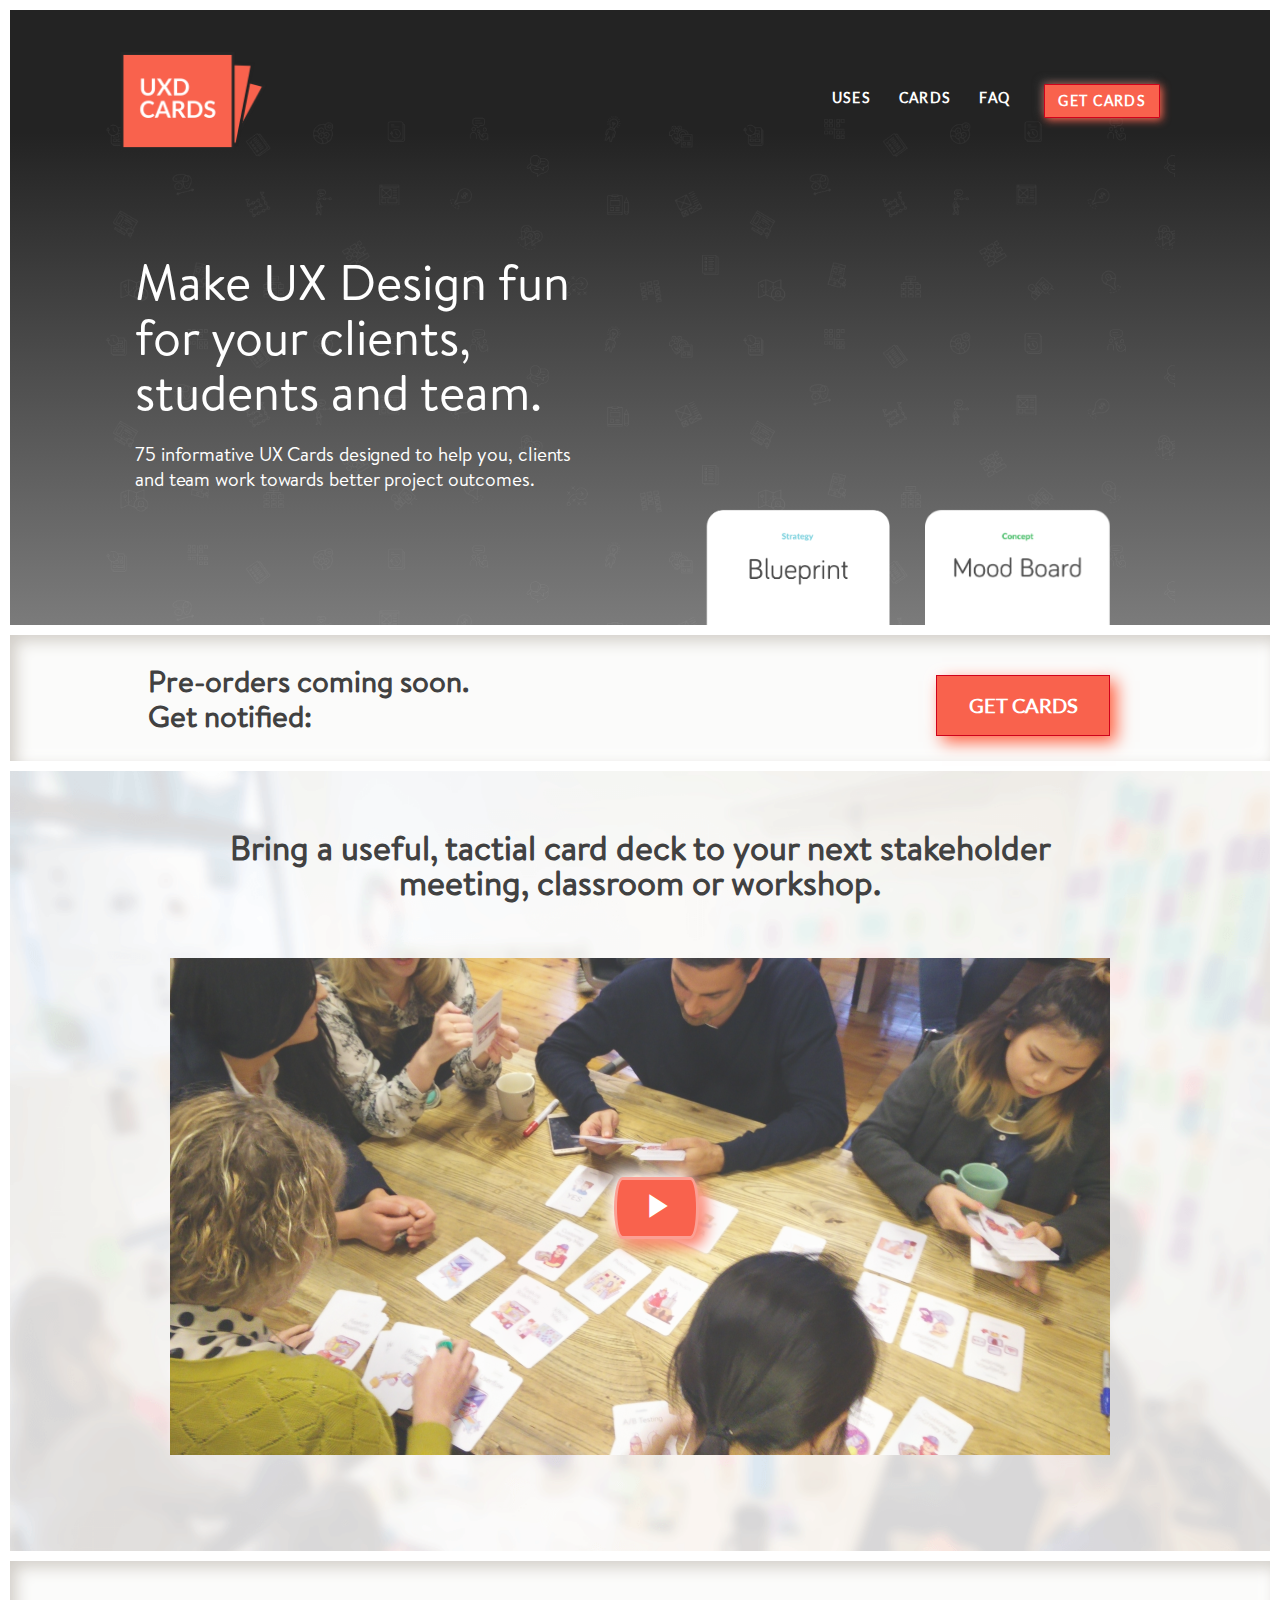
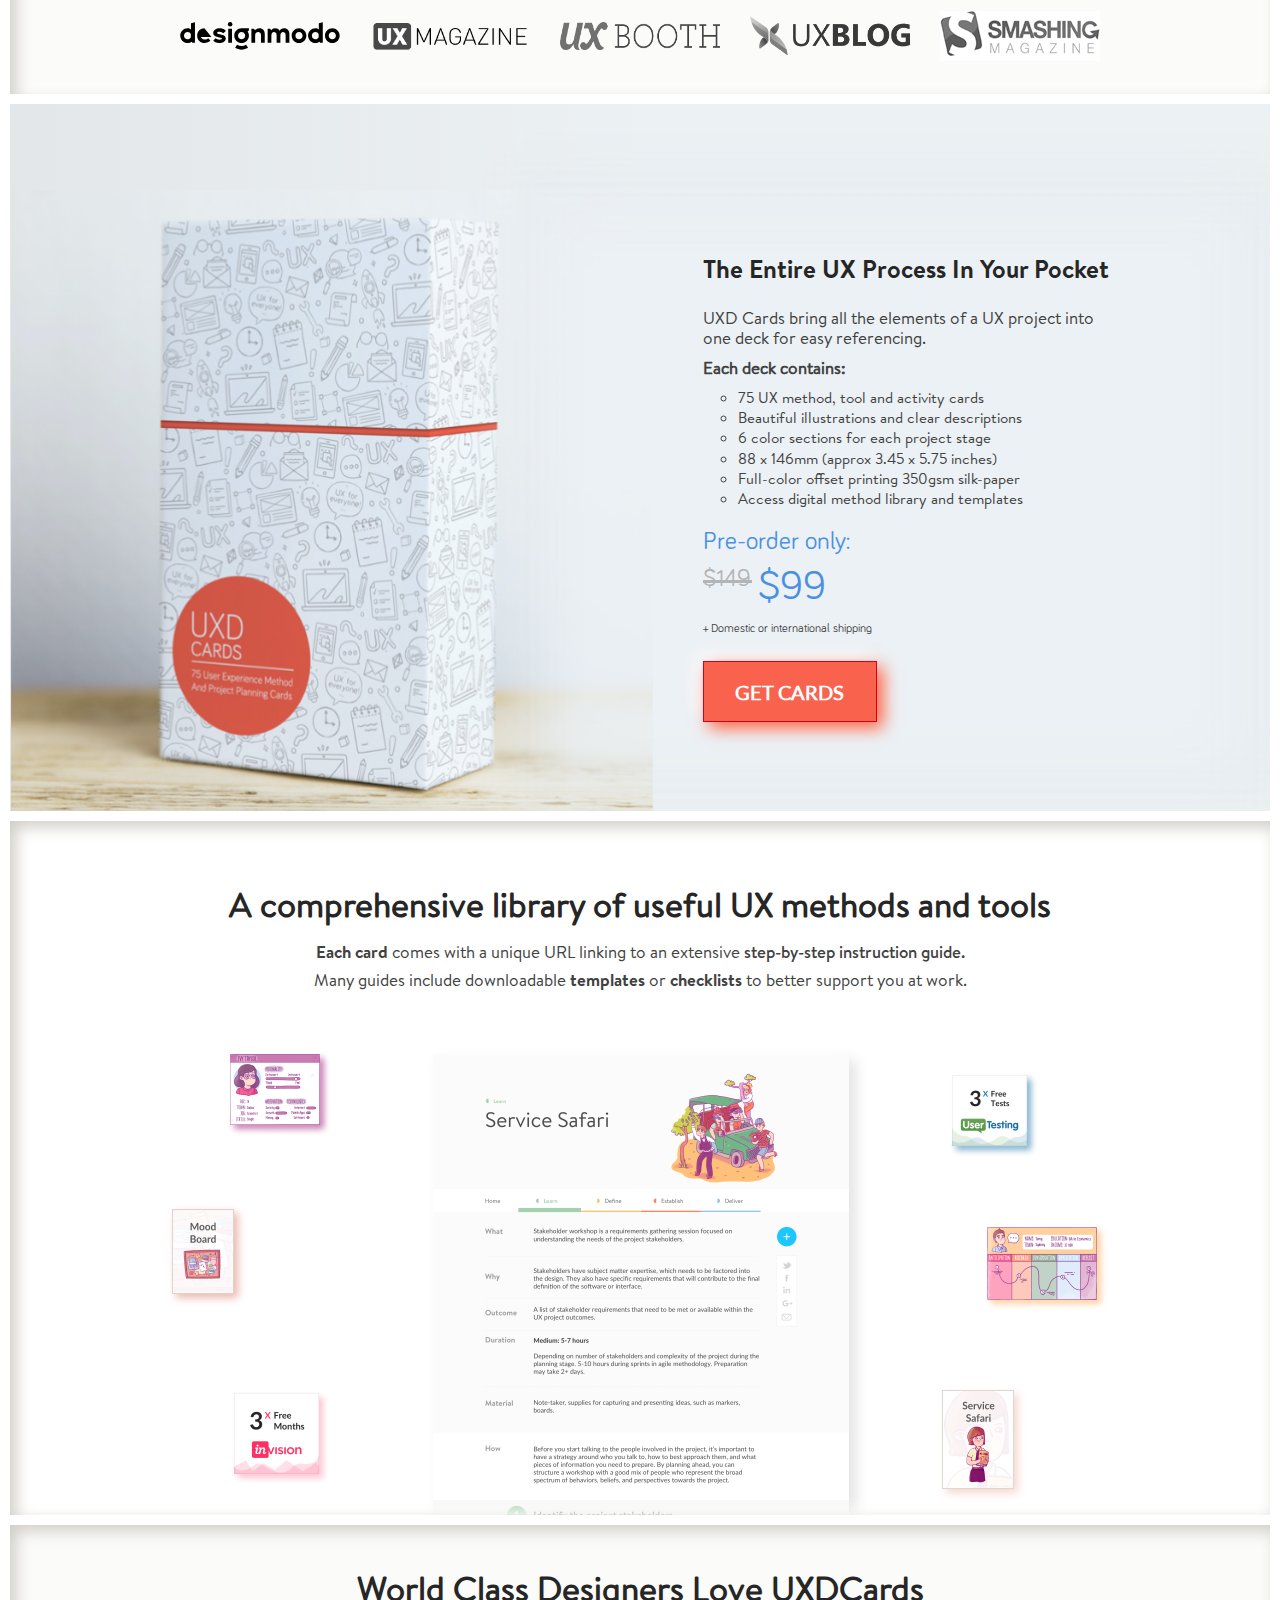
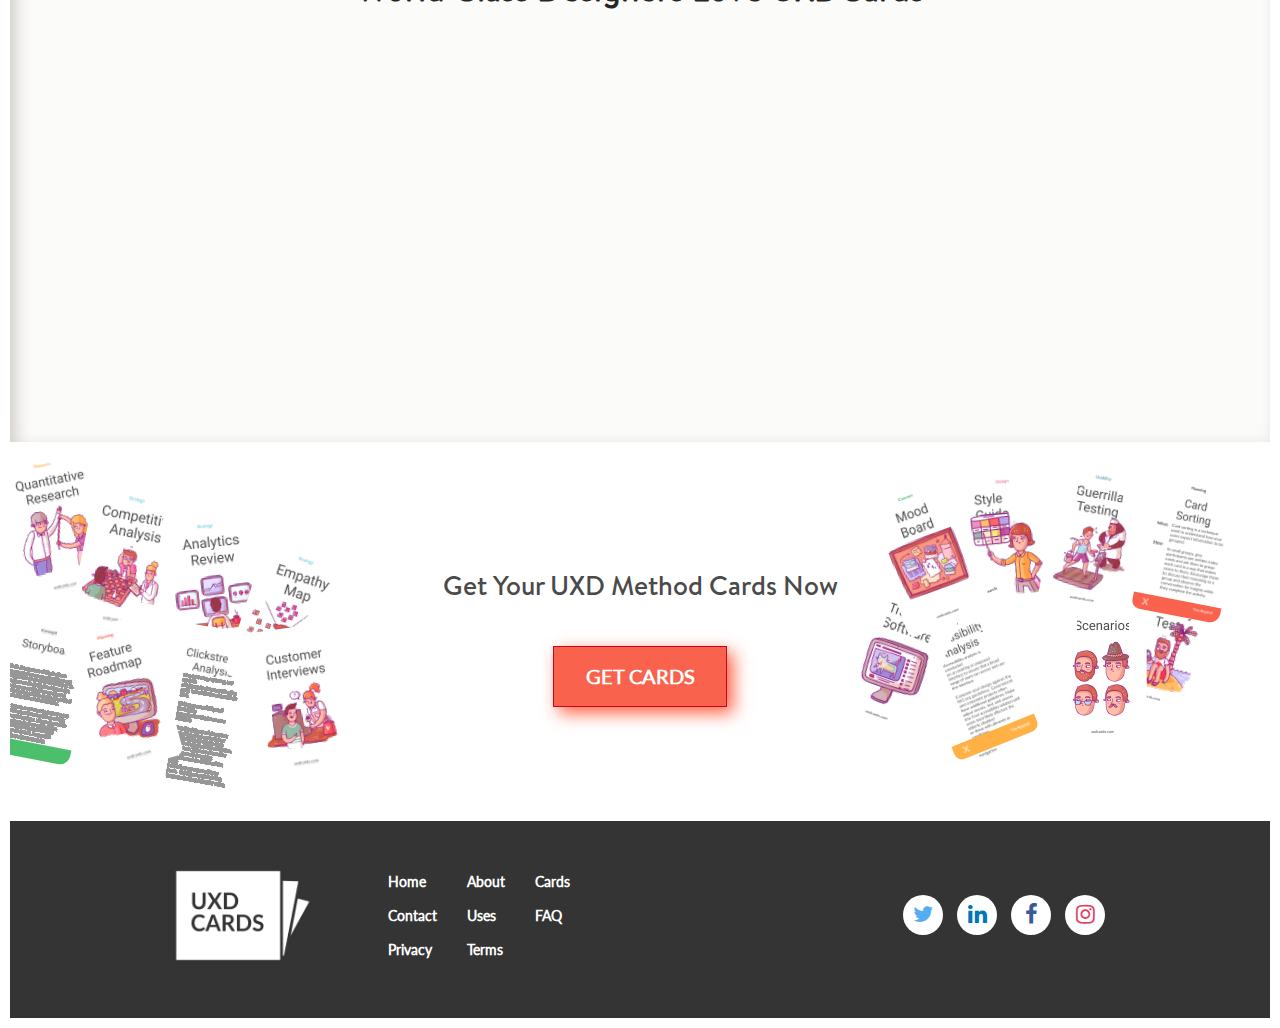
==== index.html @ cf3980e8 "updated ordersummary" ====
<!DOCTYPE html>
<html lang="en">
<head>
    <title>UXD Cards - 75 Method Cards</title>
    <meta name="description" content=“75 method and technique cards for UX designers. A fantastic tool for workshops, project planning and learning UX techniques.”>
    <meta name="keywords" content=“UX, user experience, designer, tools, principles, learn, process, cards, course, developer”>
    <meta charset="UTF-8">
    <meta name="viewport" content="width=device-width, initial-scale=1.0">
    <link rel="stylesheet" type="text/css" href="bootstrap/css/bootstrap.min.css">
    <link href="https://fonts.googleapis.com/icon?family=Material+Icons"
          rel="stylesheet">
    <link rel="stylesheet" type="text/css" href="_stylesheet.css">
    <link rel="stylesheet" href="style.css">
    <link rel="stylesheet" href="wow/animate.css">
    <link rel="shortcut icon" type="image/png" href="favicon.png"/>
    <link rel="stylesheet" href="responsive.css" media="(max-width:900px)">
</head>
<body>
<header class="home">
    <div class="container">
        <div class="row">
            <div class="col-sm-12">
                <nav class="navbar navbar-default">
                    <div class="navbar-header">
                        <button type="button" class="navbar-toggle collapsed" data-toggle="collapse" data-target="#bs-example-navbar-collapse-1">
                            <span class="sr-only">Toggle navigation</span>
                            <span class="icon-bar"></span>
                            <span class="icon-bar"></span>
                            <span class="icon-bar"></span>
                        </button>
                        <a class="navbar-brand logo" href="index.html">&nbsp
                        </a>
                    </div>
                    <div class="collapse navbar-collapse home_navbar" id="bs-example-navbar-collapse-1">
                        <ul class="nav navbar-nav navbar-right">
                            <li><a href="uses-bk.html"><span>Uses</span></a></li>
                            <li><a href="cards.html"><span>Cards</span></a></li>
                            <li><a href="faq.html"><span>faq</span></a></li>
                            <li><a href="#" data-toggle="modal" data-target="#notify" class="notify header_card">Get Cards</a></li>
                        </ul>
                    </div>
                </nav>
            </div>
            <div class="col-sm-12">
                <div class="padded-container">
                    <div class="col-sm-6">
                        <h3 class="heading-title brandontext-regular white-text wow fadeIn">Make UX Design fun<br> for your clients,<br>students and team.<br>
                        </h3>
                        <span class="sub-title brandontext-regular wow fadeIn">
	                           75 informative UX Cards designed to help you, clients<br> and team work towards better project outcomes.
                        </span>
                    </div>
                    <div class="col-sm-6">
                        <div id="header-cards" class="cards_box">
                            <div class="cards_container cards_container1">
                                <div class="flyout card_position card_position1">
                                    <div class="card_content">
                                        <div class="flycard card_after"><img src="images/card_lane1/card1-back.png" alt="Flycard"></div>
                                        <div class="flycard card_before"><img src="images/card_lane1/card1.png" alt="Flycard"></div>
                                    </div>
                                </div>
                                <div class="flyout card_position card_position2">
                                    <div class="card_content">
                                        <div class="flycard card_after"><img src="images/card_lane1/card2-back.png" alt="Flycard"></div>
                                        <div class="flycard card_before"><img src="images/card_lane1/card2.png" alt="Flycard"></div>
                                    </div>
                                </div>
                            </div>
                            <div class="clearfix"></div>
                        </div>
                    </div>
                    <div class="clearfix"></div>
                </div>
            </div>
        </div>
    </div>
</header>
<div class="preorder_section">
    <div class="container">
        <div class="row preorder_row">
            <div class="col-sm-7">
                <h3 class="brandontext-regular title-coming">
                    Pre-orders coming soon.<br>
                    Get notified:
                </h3>
            </div>
            <div class="col-sm-5 text-right order-button">
                <br>
                <button class="cards_btn">
                    <a href="javascript:void(0)" data-toggle="modal" data-target="#notify" class="rounded-button">Get Cards</a>
                </button>
            </div>
        </div>
    </div>
</div>
<div class="video">
    <div class="container">
        <div class="row">
            <div class="col-sm-10 col-md-offset-1">
                <h4 class="video-title-responsive">Collaborate</h4>
                <h4 class="brandontext-regular text-center video-title">Bring a useful, tactial card deck to your next stakeholder meeting, classroom or workshop.</h4>
            </div>
        </div>
        <div class="row">
            <div class="text-center wrapper-video">
                <div class="col-sm-12">
                    <a href="https://uxdcards.com?wvideo=t6k4o2a4k0">
                        <img class="video_img" src="images/video-img.png" alt="video">
                        <div>
                        <button id="play-pause" onclick="changeStyle('play-pause')" aria-label="Play/Pause Button." class="btn neumorphic">
                              <i id="play" class="material-icon">
                                play_arrow
                              </i>
                              <i id="pause" class="material-icon">
                                pause
                              </i>
                        </button>
                        </div>
                    </a>
                    <div class="video_responsive_txt">
                        <p class="ready_responsive">Ready?</p>
                        <button class="cards_btn">
                            <a href="javascript:void(0)" data-toggle="modal" data-target="#notify" class="rounded-button">Get Cards</a>
                        </button>
                    </div>
                </div>
            </div>
        </div>
    </div>
</div>
<div class="partners_section">
    <div class="container">
        <div class="row partners_row">
            <div class="col-sm-2">
                <a  href="https://designmodo.com" data-wpel-link="internal"  target="_blank">
                    <svg class="partners_svg" id="logo-text" viewBox="0 0 478 83"
                    ><path d="M110.8 32.5c0-1.7 2.4-3.4 7.1-3.4 6 0 11.8 4.5 11.8 4.5l7.1-6.8s-5.3-7.9-18.1-7.9c-10.2 0-19.4 5.5-19.4 13.7 0 16 26.1 11 26.1 17 0 1.9-2.6 3.1-6.9 3.1-6.7 0-12-4.5-12-4.5l-7
                     6.8c1.5 2.8 8.1 7.9 18.5 7.9 8.2 0 18.9-4.5 18.9-13.5 0-15.5-26.1-10.9-26.1-16.9zM310.8 19c-5.7 0-11
                     3.9-13.4 6.8-2.6-4.2-7.2-6.8-13.5-6.8-5 0-8.8 2.9-11.2 5.4l-3.6-4.4h-7.2v41.7h11.1v-21.4c0-6.6 3.9-10.1 7.8-10.1
                     4 0 7.9 2.1 7.9 9.3v22.3h11.2v-21.4c0-6.6 3.9-10.2 7.8-10.2 4 0 7.9 2.1 7.9 9.3v22.3h11.2v-26.4c0-9.1-5.7-16.4-16-16.4zM32.8
                     22.6c-2.2-2.1-6.5-3.6-10.1-3.6-12.1 0-21.9 9.8-21.9 21.9 0 12.1 9.8 21.9 21.9 21.9 4.8 0 9.3-2.1 11.9-4.1l2.5 3h7.6v-60.6l-11.8 2.7-.1 18.8zm-10.1
                     28.9c-5.9 0-10.7-4.8-10.7-10.7 0-5.9 4.8-10.7 10.7-10.7 4.3 0 8 2.5 9.7 6.2v9c-1.7 3.7-5.4 6.2-9.7 6.2zM355.6 18.9c-12.1 0-21.9 9.8-21.9 21.9 0
                     12.1 9.8 21.9 21.9 21.9 12.1 0 21.9-9.8 21.9-21.9 0-12-9.8-21.9-21.9-21.9zm0 32.6c-5.9 0-10.7-4.8-10.7-10.7 0-5.9 4.8-10.7 10.7-10.7 5.9 0 10.7 4.8 10.7
                     10.7 0 5.9-4.8 10.7-10.7 10.7zM455.1 18.9c-12.1 0-21.9 9.8-21.9 21.9 0 12.1 9.8 21.9 21.9 21.9 12.1 0 21.9-9.8 21.9-21.9 0-12-9.8-21.9-21.9-21.9zm0
                     32.6c-5.9 0-10.7-4.8-10.7-10.7 0-5.9 4.8-10.7 10.7-10.7 5.9 0 10.7 4.8 10.7 10.7 0 5.9-4.8 10.7-10.7 10.7zM144.1 20h11.2v41.7h-11.2z">
                    </path><circle cx="149.8" cy="7" r="6.8"></circle><path d="M184 72c-4.8 0-9.5-1.3-13.6-3.9l-5.7 9.2c5.8 3.6 12.5 5.5 19.3 5.5 6.8 0
                    13.5-1.9 19.3-5.5l-5.7-9.2c-4.1 2.6-8.8 3.9-13.6 3.9zM414.7 22.6c-2.2-2.1-6.5-3.6-10.1-3.6-12.1 0-21.9 9.8-21.9 21.9 0 12.1 9.8 21.9
                    21.9 21.9 4.8 0 9.3-2.1 11.9-4.1l2.5 3h7.6v-60.6l-11.8 2.6-.1 18.9zm-10.1 28.9c-5.9 0-10.7-4.8-10.7-10.7 0-5.9 4.8-10.7 10.7-10.7 4.3
                    0 8 2.5 9.7 6.2v9c-1.7 3.7-5.4 6.2-9.7 6.2zM237.1 19c-6.1 0-10.7 3.1-12.8 5.7l-3.8-4.6h-7.2v41.7h11.2v-21.5c0-7 4.5-10.1 9.1-10.1 4.4 0
                    8.4 2.1 8.4 9.3v22.3h11.2v-26.3c0-9.2-5.7-16.5-16.1-16.5zM205.9 25.3v-6.3h-21.9c-12.1 0-21.9 9.8-21.9 21.9 0 12.1 9.8 21.9 21.9 21.9 12.1
                    0 21.9-9.8 21.9-21.9 0-4.6-1.4-8.9-3.9-12.4l3.9-3.2zm-21.9 26.2c-5.9 0-10.7-4.8-10.7-10.7 0-5.9 4.8-10.7 10.7-10.7 5.9 0 10.7 4.8 10.7 10.7 0
                     5.9-4.8 10.7-10.7 10.7zM72.9 18.9c-12 0-21.6 9.1-21.6 22 0 13.2 9.7 22 22.8 22 9.3 0 16.9-6.6 16.9-6.6l-6.4-8s-4.9 4.2-10.9 4.2c-7.8 0-10.3-4.8-10.9-7.5h31.2c0-.3.1-2.7.
                     1-3.1 0-11.2-6-23-21.2-23zm-10.1 17.8c.5-2.5 3.7-8.2 10.1-8.2 6.6 0 9.4 5.5 9.6 8.2h-19.7z"></path>
                    </svg>
                </a>
            </div>
            <div class="col-sm-2">
                <a  href="https://uxmag.com/" data-wpel-link="internal"  target="_blank">
                    <img class="partners_imgs" src="images/uxmag.png" alt="Uxmagazine">
                </a>
            </div>
            <div class="col-sm-2">
                <a  href="https://www.uxbooth.com/" data-wpel-link="internal"  target="_blank">
                    <img class="partners_imgs" src="images/uxbooth.png" alt="Uxbooth">
                </a>
            </div>
            <div class="col-sm-2">
                <a  href="https://theuxblog.com/" data-wpel-link="internal"  target="_blank">
                    <img class="partners_imgs" src="images/uxblog-logo.png" alt="Uxblog">
                </a>
            </div>
            <div class="col-sm-2">
                <a  href="https://www.smashingmagazine.com/" data-wpel-link="internal"  target="_blank">
                    <img class="partners_imgs" src="images/smashmag.png" alt="Smashing Magazine">
                </a>
            </div>
        </div>
        <div class="row partners_row_responsive">
            <div class="row">
                <div class="col-sm-6">
                    <img class="partners_imgs" src="images/1.png" alt="Designmodo">
                    <img class="partners_imgs" src="images/2.png" alt="Uxmagazine">
                </div>
            </div>
            <div class="row">
                <div class="col-sm-6">
                    <img class="partners_imgs" src="images/3.png" alt="Uxbooth">
                    <img class="partners_imgs" src="images/4.png" alt="Uxblog">
                </div>
            </div>
        </div>
    </div>
</div>
<div class="flash-cards-ux">
    <div class="container">
        <div class="row">
            <div class="col-sm-6 col-md-5 flash-cards-div">
                <div class="cards_prices">
                    <p class="steady">Steady..</p>
                    <h3 class="brandontext-regular entire-title">The Entire UX Process In Your Pocket</h3>
                    <div class="text-flash-cards">
                        <p>UXD Cards bring all the elements of a UX project into one deck for easy referencing.</p>
                        <p class="contains_bold">Each deck contains:</p>
                    </div>
                    <ul class="list-text-flash">
                        <li>75 UX method, tool and activity cards</li>
                        <li>Beautiful illustrations and clear descriptions</li>
                        <li>6 color sections for each project stage</li>
                        <li>88 x 146mm (approx 3.45 x 5.75 inches)</li>
                        <li>Full-color offset printing 350gsm silk-paper</li>
                        <li>Access digital method library and templates</li>
                    </ul>
                    <div class="col-xs-center">
                        <h3 class="price-title">Pre-order only:<br></h3>
                        <h3 class="price">
                            <span class="old_price">$149</span>
                            <span class="new_price">$99</span>
                        </h3>
                        <p class="domestic_txt">+ Domestic or international shipping</p>
                    </div>
                    <div class="order-button">
                        <button class="cards_btn">
                            <a href="javascript:void(0)" data-toggle="modal" data-target="#notify" class="rounded-button">Get Cards</a>
                        </button>
                    </div>
                </div>
            </div>
        </div>
    </div>
</div>
<div class="ux_methods_section">
    <div class="container">
        <div class="row">
            <div class="col-sm-12 text-center ux_methods_div">
                <h3 class="brandontext-regular methods_txt">
                    A comprehensive library of useful UX methods and tools<br>
                </h3>
                <p class="brandontext-regular methods_paragraph">
                    <span class="bold_txt">Each card</span> comes with a unique URL linking to an extensive <span class="med_txt">step-by-step instruction guide.</span><br>
                    Many guides include downloadable <span class="bold_txt">templates</span> or <span class="bold_txt">checklists</span> to better support you at work.
                </p>
                <div class="method_mb_div">
                    <h4 class="go_responsive">Go!</h4>
                    <h3 class="brandontext-regular methods_txt_mb">A comprehensive digtial library of useful methods, tools and freebies</h3>
                    <p class="methods_p_mb brandontext-regular">Each card comes with a unique URL linking<br> to an extensive step-by-step instruction guide.</p>
                    <p class="methods_p_mb brandontext-regular">Many guides include downloadable<br>templates or checklists to better support you at work.</p>
                </div>
                <img class="main_img" src="images/main.png" alt="main">
                <img class="positioned_img img7" src="images/7.png" alt="main">
                <img class="positioned_img img8" src="images/8.png" alt="main">
                <img class="positioned_img img9" src="images/9.png" alt="main">
                <img class="positioned_img img10" src="images/10.png" alt="main">
                <img class="positioned_img img11" src="images/11.png" alt="main">
                <img class="positioned_img img13" src="images/13.png" alt="main">
            </div>
        </div>
    </div>
</div>
<div class="testimonials testimonials2">
    <div class="container">
        <h4 class="brandontext-regular testimonial_title">World Class Designers Love UXDCards</h4>
        <div class="row testimonial-slider2">
            <div class="col-sm-4 testimonial">
                <div class="comment wow fadeInUp" data-wow-delay="0.5s">
                    <p class="mg-bottom-0">
                        “As a UX teacher and head of a design school, I’m always looking for tools that improve students outcomes.
                        UXD Cards are an exceptional tool for rapid learning and invaluable in UX project design. I highly recommend!”
                    </p>
                </div>
                <div class="profile">
                    <div class="dp wow fadeInUp">
                        <img src="images/avatar11.png" alt="">
                    </div>
                    <div class="name-company wow fadeInLeft">
                        <h4 class="name">Fabian Falconett</h4>
                        <p class="job">Senior UX Lead</p>
                        <p class="logo-job logo-job11"><img src="images/logo11.png" alt=""></p>
                    </div>
                    <div class="clearfix"></div>
                </div>
            </div>
            <div class="col-sm-4 testimonial">
                <div class="comment wow fadeInUp" data-wow-delay="0.5s">
                    <p class="mg-bottom-0">
                        “..the perfect combination of informative project elements and engaging imagery.
                        Best used as a conversation starter with clients or stakeholders in co-design workshops
                        and requirement gathering sessions.”
                    </p>
                </div>
                <div class="profile">
                    <div class="dp wow fadeInUp">
                        <img src="images/avatar7.png" alt="">
                    </div>
                    <div class="name-company wow fadeInLeft">
                        <h4 class="name">Manesh Samuel John</h4>
                        <p class="job">User Experience Lead, IOS Garage</p>
                        <p class="logo-job logo-job7"><img src="images/logoavatar7.png" alt=""></p>
                    </div>
                    <div class="clearfix"></div>
                </div>
            </div>
            <div class="col-sm-4 testimonial">
                <div class="comment comment-min wow fadeInUp" data-wow-delay="0.5s">
                    <p class="mg-bottom-0">
                        “Finally a quick and fun way to scroll through my UX activity toolbelt! I can easily discuss,
                        explain and decide with stakeholders what to do in the upcoming project.”
                    </p>
                </div>
                <div class="profile">
                    <div class="dp wow fadeInUp">
                        <img src="images/avatar10.png" alt="">
                    </div>
                    <div class="name-company wow fadeInLeft">
                        <h4 class="name">Caroline Bosher</h4>
                        <p class="job">UX Designer, Accelerator Mentor</p>
                        <p class="logo-job logo-job10"><img src="images/logoavatar10.png" alt=""></p>
                    </div>
                    <div class="clearfix"></div>
                </div>
            </div>

            <div class="col-sm-4 testimonial">
                <div class="comment wow fadeInUp" data-wow-delay="0.5s">
                    <p class="mg-bottom-0"> “As a UX teacher and head of a design school, I’m always looking for tools that improve students outcomes.
                        UXD Cards are an exceptional tool for rapid learning and invaluable in UX project design. I highly recommend!”
                    </p>
                </div>
                <div class="profile">
                    <div class="dp wow fadeInUp">
                        <img src="images/avatar4.png" alt="">
                    </div>
                    <div class="name-company wow fadeInLeft">
                        <h4 class="name">Daniel Brown</h4>
                        <p class="job">Senior UX Designer</p>
                        <p class="logo-job logo-job4"><img src="images/ibm.png" alt=""></p>
                    </div>
                    <div class="clearfix"></div>
                </div>
            </div>
            <div class="col-sm-4 testimonial">
                <div class="comment wow fadeInUp" data-wow-delay="0.5s">
                    <p class="mg-bottom-0">
                        “As a UX teacher and head of a design school, I’m always looking for tools that improve students outcomes.
                        UXD Cards are an exceptional tool for rapid learning and invaluable in UX project design. I highly recommend!”
                    </p>
                </div>
                <div class="profile">
                    <div class="dp wow fadeInUp">
                        <img src="images/avatar8.png" alt="">
                    </div>
                    <div class="name-company wow fadeInLeft">
                        <h4 class="name">Alfonso de la Nuez</h4>
                        <p class="job">Co-Founder & CEO</p>
                        <p class="logo-job logo-job8"><img src="images/logoavatar8.png" alt=""></p>
                    </div>
                    <div class="clearfix"></div>
                </div>
            </div>
            <div class="col-sm-4 testimonial">
                <div class="comment wow fadeInUp" data-wow-delay="0.5s">
                    <p class="mg-bottom-0">
                        “..the perfect combination of informative project elements and engaging imagery.
                        Best used as a conversation starter with clients or stakeholders in co-design workshops
                        and requirement gathering sessions.”
                    </p>
                </div>
                <div class="profile">
                    <div class="dp wow fadeInUp">
                        <img src="images/avatar9.png" alt="">
                    </div>
                    <div class="name-company wow fadeInLeft">
                        <h4 class="name">Frank Gaine</h4>
                        <p class="job">Founder, UX Designer</p>
                        <p class="logo-job logo-job9"><img src="images/logoavatar9.png" alt=""></p>
                    </div>
                    <div class="clearfix"></div>
                </div>
            </div>

            <div class="col-sm-4 testimonial">
                <div class="comment wow fadeInUp" data-wow-delay="0.5s">
                    <p class="mg-bottom-0">
                        “As a UX teacher and head of a design school, I’m always looking for tools that improve students outcomes.
                        UXD Cards are an exceptional tool for rapid learning and invaluable in UX project design. I highly recommend!”
                    </p>
                </div>
                <div class="profile">
                    <div class="dp wow fadeInUp">
                        <img src="images/avatar1.png" alt="">
                    </div>
                    <div class="name-company wow fadeInLeft">
                        <h4 class="name">Kristin Low</h4>
                        <p class="job">Founder, UX Teacher</p>
                        <p class="logo-job logo-job1"><img src="images/designer.png" alt=""></p>
                    </div>
                    <div class="clearfix"></div>
                </div>
            </div>
            <div class="col-sm-4 testimonial">
                <div class="comment wow fadeInUp" data-wow-delay="0.5s">
                    <p class="mg-bottom-0">
                        “..the perfect combination of informative project elements and engaging imagery.
                        Best used as a conversation starter with clients or stakeholders in co-design workshops
                        and requirement gathering sessions.”
                    </p>
                </div>
                <div class="profile">
                    <div class="dp wow fadeInUp">
                        <img src="images/avatar2.png" alt="">
                    </div>
                    <div class="name-company wow fadeInLeft">
                        <h4 class="name">Jane Register</h4>
                        <p class="job">Lead UX Designer</p>
                        <p class="logo-job logo-job2"><img src="images/register.png" alt=""></p>
                    </div>
                    <div class="clearfix"></div>
                </div>
            </div>
            <div class="col-sm-4 testimonial">
                <div class="comment wow fadeInUp" data-wow-delay="0.5s">
                    <p class="mg-bottom-0">
                        “..the perfect combination of informative project elements and engaging imagery.
                        Best used as a conversation starter with clients or stakeholders in co-design workshops
                        and requirement gathering sessions.”
                    </p>
                </div>
                <div class="profile">
                    <div class="dp wow fadeInUp">
                        <img src="images/avatar6.png" alt="">
                    </div>
                    <div class="name-company wow fadeInLeft">
                        <h4 class="name">Paul Randall</h4>
                        <p class="job">Senior UX Architect</p>
                        <p class="logo-job logo-job6"><img src="images/evosite.png" alt=""></p>
                    </div>
                    <div class="clearfix"></div>
                </div>
            </div>

            <div class="col-sm-4 testimonial">
                <div class="comment wow fadeInUp" data-wow-delay="0.5s">
                    <p class="mg-bottom-0">
                        “Finally a quick and fun way to scroll through my UX activity toolbelt! I can easily discuss,
                        explain and decide with stakeholders what to do in the upcoming project.”
                    </p>
                </div>
                <div class="profile">
                    <div class="dp wow fadeInUp">
                        <img src="images/avartar12.png" alt="">
                    </div>
                    <div class="name-company wow fadeInLeft">
                        <h4 class="name">Mario Carabotta</h4>
                        <p class="job">Senior UX Designer</p>
                        <p class="logo-job logo-job12"><img src="images/logoavartar12.png" alt=""></p>
                    </div>
                    <div class="clearfix"></div>
                </div>
            </div>
            <div class="col-sm-4 testimonial">
                <div class="comment wow fadeInUp" data-wow-delay="0.5s">
                    <p class="mg-bottom-0">“..the perfect combination of informative project elements and engaging imagery.
                        Best used as a conversation starter with clients or stakeholders in co-design workshops
                        and requirement gathering sessions.”
                    </p>
                </div>
                <div class="profile">
                    <div class="dp wow fadeInUp">
                        <img src="images/avatar5.png" alt="">
                    </div>
                    <div class="name-company wow fadeInLeft">
                        <h4 class="name">Mandy Schippers</h4>
                        <p class="job">UX Designer</p>
                        <p class="logo-job logo-job5"><img src="images/unsv.png" alt=""></p>
                    </div>
                    <div class="clearfix"></div>
                </div>
            </div>
        </div>
    </div>
</div>

<section class="block-view">
    <div class="content text-center clearfix">
        <div class="container">
            <div class="row floating_images">
                <div class="col-sm-2">
                    <div class="method_left">
                        <img class="methodl_img1" src="images/floating_cards/methodl_img1.png" alt="floatingCard" />
                        <img class="methodl_img2" src="images/floating_cards/methodl_img2.png" alt="floatingCard" />
                        <img class="methodl_img3" src="images/floating_cards/methodl_img3.png" alt="floatingCard" />
                        <img class="methodl_img4" src="images/floating_cards/methodl_img4.png" alt="floatingCard" />
                        <img class="methodl_img5" src="images/floating_cards/methodl_img5.png" alt="floatingCard" />
                        <img class="methodl_img6" src="images/floating_cards/methodl_img6.png" alt="floatingCard" />
                        <img class="methodl_img7" src="images/floating_cards/methodl_img7.png" alt="floatingCard" />
                        <img class="methodl_img8" src="images/floating_cards/methodl_img8.png" alt="floatingCard" />
                    </div>
                </div>
                <div class="col-sm-8 method-center-col">
                    <div class="method-center">
                        <h5>Get Your UXD Method Cards Now</h5>
                        <button class="cards_btn">
                            <a href="javascript:void(0)" data-toggle="modal" data-target="#notify" class="rounded-button">Get Cards</a>
                        </button>
                    </div>
                </div>
                <div class="col-sm-2">
                    <div class="method_right">
                        <img class="methodr_img1" src="images/floating_cards/methodr_img1.png" alt="floatingCard" />
                        <img class="methodr_img2" src="images/floating_cards/methodr_img2.png" alt="floatingCard" />
                        <img class="methodr_img3" src="images/floating_cards/methodr_img3.png" alt="floatingCard" />
                        <img class="methodr_img4" src="images/floating_cards/methodr_img4.png" alt="floatingCard" />
                        <img class="methodr_img5" src="images/floating_cards/methodr_img5.png" alt="floatingCard" />
                        <img class="methodr_img6" src="images/floating_cards/methodr_img6.png" alt="floatingCard" />
                        <img class="methodr_img7" src="images/floating_cards/methodr_img7.png" alt="floatingCard" />
                        <img class="methodr_img8" src="images/floating_cards/methodr_img8.png" alt="floatingCard" />
                    </div>
                </div>
            </div>
        </div>
</section>
<footer>
    <div class="container">
        <div class="row">
            <div class="col-sm-12">
                <div class="logo-footer">
                    <a href="index.html" title="logo"></a>
                </div>
                <div class="quick-links">
                    <table>
                        <tbody>
                        <tr>
                            <td><a href="index.html">Home</a></td>
                            <td><a href="about.html">About</a></td>
                            <td><a href="cards.html">Cards</a></td>
                        </tr>
                        <tr>
                            <td><a href="#" data-toggle="modal" data-target="#contact">Contact</a></td>
                            <td><a href="uses-bk.html" data-toggle="modal" data-target="#suggest">Uses</a></td>
                            <td><a href="faq.html">FAQ</a></td>
                        </tr>
                        <tr>
                            <td><a href="#" data-toggle="modal" data-target="#privacy">Privacy</a></td>
                            <td><a href="#" data-toggle="modal" data-target="#terms-popup">Terms</a></td>
                        </tr>
                        </tbody>
                    </table>
                    <ul class="quick-links-ul links_responsive">
                        <li>
                            <a href="about.html">About</a>
                        </li>
                        <li>
                            <a href="#" data-toggle="modal" data-target="#contact">Contact</a>
                        </li>
                        <li>
                            <a href="#" data-toggle="modal" data-target="#privacy">Privacy</a>
                        </li>
                        <li>
                            <a href="#" data-toggle="modal" data-target="#terms-popup">Terms</a>
                        </li>
                    </ul>
                </div>
                <div class="social">
                    <a href="https://twitter.com/uxdcards" title="Twitter">
                        <i class="fa fa-twitter"></i>
                    </a>
                    <a href="https://www.linkedin.com/company/uxd-cards"  title="Linkedin">
                        <i class="fa fa-linkedin"></i>
                    </a>
                    <a href="https://www.facebook.com/uxdcards"  title="Facebook">
                        <i class="fa fa-facebook"></i>
                    </a>
                    <a href="https://www.instagram.com/uxdcards"  title="Instagram">
                        <i class="fa fa-instagram"></i>
                    </a>
                </div>
                <div class="social_mobile">
                    <a href="https://twitter.com/uxdcards" title="Facebook">
                        <img src="images/fb.png" alt="Twitter">
                    </a>
                    <a href="https://www.linkedin.com/company/uxd-cards"  title="Linkedin">
                        <img src="images/in.png" alt="Linkedin">
                    </a>
                    <a href="https://www.facebook.com/uxdcards"  title="Twitter">
                        <img src="images/twitter.png" alt="Twitter">
                    </a>
                    <a href="https://www.instagram.com/uxdcards"  title="Instagram">
                        <img src="images/insta.png" alt="Instagram">
                    </a>
                </div>
            </div>
        </div>
    </div>
</footer>
<div class="modal" id="contact">
    <div class="modal-dialog">
        <form action="" class="form-submit">
            <div class="modal-content">
                <button type="button" class="close" data-dismiss="modal" aria-hidden="true"><i class="fa fa-times"></i></button>
                <div class="text-center">
                    <h3 class="brandontext-regular fs-34 text-center dark-474747">Would you like
                        to interact?</h3>
                </div>
                <div class="content">
                    <div>
                        <div class="navbar-left" id="interact">
                            <img src="images/interact.png" alt="">
                        </div>
                        <div>
                            <p>We’re always interested in grabbing coffee with other UXDs and like-minded folk so email us and let’s chat!</p>
                        </div>
                        <div class="clearfix"></div>
                    </div>
                    <div class="row">
                        <div class="col-sm-6">
                            <div class="form-group">
                                <div class="input-group">
                                    <span class="input-group-addon"><img class="icon icon-your" src="images/icon/ic_your.png" alt="icon"></span>
                                    <input type="text" name="user-name" placeholder="Your name" class="form-control required">
                                </div>
                            </div>
                        </div>
                        <div class="col-sm-6">
                            <div class="form-group">
                                <div class="input-group">
                                    <span class="input-group-addon"><img class="icon icon-email" src="images/icon/ic_email.png" alt="icon"></span>
                                    <input type="email" name="user-email" placeholder="Email Address" class="form-control required">
                                </div>
                            </div>
                        </div>
                    </div>
                    <div>
                        <div class="form-group">
                            <div class="input-group">
                                <span class="text-area input-group-addon"><i class="fa fa-commenting-o"></i></span>
                                <textarea rows="5" name="message" placeholder="Your message" class="form-control required"></textarea>
                            </div>
                        </div>
                    </div>
                    <div class="mg-top-37">
                        <div class="text-center w-156 b-center">
                            <button type="submit" href="#" class="rounded-button pd-left-right-40 disabled">SEND</button>
                            <input type="hidden" name="form-name" value="form-contact" />
                        </div>
                    </div>
                </div>
            </div>
        </form>
    </div>
</div>
<div class="modal" id="suggest">
    <div class="modal-dialog">
        <form action="" class="form-submit">
            <div class="modal-content">
                <button type="button" class="close" data-dismiss="modal" aria-hidden="true"><i class="fa fa-times"></i></button>

                <div class="text-center">
                    <h3 class="brandontext-regular fs-34 text-center dark-474747">Suggest a new UX card</h3>
                    <p class="dark-434343 fs-21 brandontext-regular">We’ll be adding more cards shortly</p>
                    <div>
                        <img src="images/suggest.png" alt="">
                    </div>
                </div>
                <div class="content">
                    <div class="row">
                        <div class="col-sm-6">
                            <div class="form-group">
                                <div class="input-group">
                                    <span class="input-group-addon"><img class="icon icon-title" src="images/icon/ic_title.png" alt="icon"></span>
                                    <input type="text" name="title" placeholder="Title" class="form-control required">
                                </div>
                            </div>
                        </div>
                        <div class="col-sm-6">
                            <div class="form-group">
                                <div class="input-group relative">
                                    <span class="input-group-addon"><img class="icon icon-category" src="images/icon/ic_category.png" alt="icon"></span>
                                    <span class="form-control" id="label-select">category</span>
                                    <ul id="content-select" class="content-select">
                                        <li><a href="#" data-value="Strategy">Strategy</a></li>
                                        <li><a href="#" data-value="Planning">Planning</a></li>
                                        <li><a href="#" data-value="UI design">UI design</a></li>
                                        <li><a href="#" data-value="Usability testing">Usability testing</a></li>
                                        <li><a href="#" data-value="Conceptualize">Conceptualize</a></li>
                                        <li><a href="#" data-value="Research">Research</a></li>
                                    </ul>
                                    <select id="category-suggest" name="category" class="form-control nodisplay">
                                        <option value="Strategy">Strategy</option>
                                        <option value="Planning">Planning</option>
                                        <option value="UI design">UI design</option>
                                        <option value="Usability testing">Usability testing</option>
                                        <option value="Conceptualize">Conceptualize</option>
                                        <option value="Research">Research</option>
                                    </select>
                                </div>
                            </div>
                        </div>
                    </div>
                    <div>
                        <div class="form-group">
                            <div class="input-group">
                                <span class="text-area input-group-addon"><img class="icon icon-card" src="images/icon/ic_card.png" alt="icon"></i></span>
                                <textarea rows="4" name="card-desc" placeholder="Card Description" class="form-control required"></textarea>
                            </div>
                        </div>
                    </div>
                    <div class="row">
                        <div class="col-sm-6">
                            <div class="form-group">
                                <div class="input-group">
                                    <span class="input-group-addon"><img class="icon icon-your" src="images/icon/ic_your.png" alt="icon"></span>
                                    <input type="text" name="user-name" placeholder="Your Name" class="form-control required">
                                </div>
                            </div>
                        </div>
                        <div class="col-sm-6">
                            <div class="form-group">
                                <div class="input-group">
                                    <span class="input-group-addon"><img class="icon icon-email" src="images/icon/ic_email.png" alt="icon"></span>
                                    <input type="email" name="user-email" placeholder="Email Address" class="form-control required">
                                </div>
                            </div>
                        </div>
                    </div>
                    <div class="margin-20">
                        <div class="text-center w-226 b-center">
                            <button type="submit" href="#" class="rounded-button green pd-left-right-40 disabled">SUGGEST</button>
                            <input type="hidden" name="form-name" value="form-suggest">
                        </div>
                    </div>
                </div>
            </div>
        </form>
    </div>
</div>
<div class="modal" id="notify">
    <div class="modal-dialog">
        <div class="modal-content">
            <button type="button" class="close" data-dismiss="modal" aria-hidden="true"><i class="fa fa-times"></i></button>
            <div class="content">
                <div id="mc_embed_signup">
                    <div id="mc_embed_signup_scroll">
                        <!--start-->
                        <div class="text-center">
                            <h3 class="brandontext-regular fs-34 text-center dark-474747">Want a UX card deck?</h3>
                        </div>
                        <div class="content">
                            <div class="text-center">
                                <p class="dark-434343 fs-21 brandontext-regular">Get notified when we launch!</p>
                            </div>
                            <div class="updates">
                                <form action="//tranzoo.us1.list-manage.com/subscribe/post-json?u=bd430eb305d3bf72bec0867ea&amp;id=12bfcce791&c=?" method="get" id="mc-embedded-subscribe-form" name="mc-embedded-subscribe-form" class="validate form-submit" target="_blank">
                                    <div id="thanks" style="margin-bottom: 20px;"></div>
                                    <div class="col-md-8 col-md-offset-2">
                                        <div class="form-group">
                                            <div class="input-group">
                                                <span class="input-group-addon"><img class="icon icon-your" src="images/icon/ic_your.png" alt="icon"></span>
                                                <input type="text" name="FNAME" id="mce-FNAME" placeholder="Your name" class="form-control required">
                                            </div>
                                        </div>
                                        <div class="form-group">
                                            <div class="input-group relative relative-notify">
                                                <span class="input-group-addon"><img class="icon icon-category" src="images/icon/ic_category.png" alt="icon"></span>
                                                <span class="form-control" id="label-select1" class="relative">Select one</span>
                                                <ul id="content-select1" class="content-select" >
                                                    <li><a href="#" data-value="i'm a..">I'm a..</a></li>
                                                    <li><a href="#" data-value="UX Practitioner">UX Practitioner</a></li>
                                                    <li><a href="#" data-value="UX Teacher">UX Teacher</a></li>
                                                    <li><a href="#" data-value="UX Student">UX Student</a></li>
                                                </ul>
                                                <select id="category-notify" name="category" class="form-control nodisplay">
                                                    <option value="i'm a..">I'm a..</option>
                                                    <option value="UX Practitioner">UX Practitioner</option>
                                                    <option value="UX Teacher">UX Teacher</option>
                                                    <option value="UX Student">UX Student</option>
                                                </select>
                                            </div>
                                        </div>

                                        <div class="form-group">
                                            <div class="input-group">
                                                <span class="input-group-addon"><img class="icon icon-email" src="images/icon/ic_email.png" alt="icon"></span>
                                                <input type="email" name="EMAIL" id="mce-EMAIL" placeholder="Email Address" class="form-control required">
                                            </div>
                                        </div>
                                        <div class="text-center mg-top-37">
                                            <!-- real people should not fill this in and expect good things - do not remove this or risk form bot signups-->
                                            <div style="position: absolute; left: -5000px;" aria-hidden="true"><input type="text" name="b_bd430eb305d3bf72bec0867ea_12bfcce791" tabindex="-1" value=""></div>
                                            <button type="submit" name="subscribe" id="mc-embedded-subscribe" class="rounded-button disabled pd-left-right-40">NOTIFY ME</button>
                                            <input type="hidden" name="form-name" value="form-notify" />
                                        </div>
                                    </div>
                                    <div class="clearfix"></div>
                                </form>
                            </div>
                        </div>
                        <!--end-->
                    </div>
                </div>
            </div>
        </div>
    </div>
</div>
<div class="modal" id="order-now">
    <div class="modal-dialog">
        <div class="modal-content">
            <button type="button" class="close" data-dismiss="modal" aria-hidden="true"><i class="fa fa-times"></i></button>
            <div class="text-center">
                <h3 class="fs-21 brandontext-regular bariol-title padding-50 text-center dark-474747">PRE-ORDER</h3>
            </div>
            <div class="content">
                <form action="https://www.paypal.com/cgi-bin/webscr" method="post" target="_top">
                    <div class="text-center dark-434343 content-popup-order">
                        <div><img src="images/pre_order_box.png" /></div>
                        <p class="fs-24 brandontext-regular">Limited Edition: UXD Method Card Deck</p>
                        <p class="order-price-color">$<span id="order-price">59</span>*</p>
                        <p class="brandontext-regular fs-16 margin-bottom-25 clearfix"><span class="plus-shipping">*Plus shipping </span><span class="deliver">Deliver: 1-2 weeks</span></p>
                        <input type="hidden" name="cmd" value="_s-xclick">
                        <input type="hidden" name="hosted_button_id" value="6FRGA7U7SLMFS">
                        <select name="os0" id="order-qty">
                            <option value="1 x UXD Card Deck" data-price="59">1</option>
                            <option value="2 x UXD Card Decks" data-price="115">2</option>
                            <option value="3 x UXD Card Decks" data-price="170">3</option>
                            <option value="4 x UXD Card Decks" data-price="230">4</option>
                            <option value="5 x UXD Card Decks" data-price="285">5</option>
                            <option value="10 x UXD Card Decks" data-price="575">10</option>
                            <option value="15 x UXD Card Decks" data-price="870">15</option>
                            <option value="20 x UXD Card Decks" data-price="1,450">20</option>
                            <option value="50+" data-price="contact">50+</option>
                        </select>
                    </div>
            </div>
            <div class="row dark-434343">
                <div class="col-sm-8">
                    <div class="panel-checkbox">
                        <input type="checkbox" name="accept-order" id="accept-order" />
                        <label for="accept-order">By placing this pre-order, you agree to UXD Cards terms of sale. Excludes VAT. Ships Q1 of 2017.</label>
                    </div>
                </div>
                <div class="col-sm-4 text-center">
                    <input type="hidden" name="currency_code" value="USD">
                    <input class="rounded-button payment-dis disabled" type="image" src="https://uxdcards.com/images/icon/order_now.png" border="0" name="submit" alt="PayPal – The safer, easier way to pay online!">
                    <img alt="" border="0" src="https://www.paypalobjects.com/en_AU/i/scr/pixel.gif" width="1" height="1">
                </div>
            </div>
            </form>
        </div>
    </div>
</div>
</div>
<!-- Privacy -->
<div class="modal" id="privacy">
    <div class="modal-dialog">
        <div class="modal-content">
            <button type="button" class="close" data-dismiss="modal" aria-hidden="true"><i class="fa fa-times"></i></button>
            <div class="text-center">
                <h2 class="brandontext-regular fs-34 text-center dark-474747">Privacy Policy</h2>
            </div>
            <div class="content">
                <div class="brandontext-regular fs-16 dark-474747">
                    <p>Your privacy is important to us.</p>
                    <p>It is Design DNA's policy to respect your privacy regarding any information we may collect while operating our website. Accordingly, we have developed this privacy policy in order for you to understand how we collect, use, communicate, disclose and otherwise make use of personal information. We have outlined our privacy policy below.</p>
                    <ul>
                        <li>We will collect personal information by lawful and fair means and, where appropriate, with the knowledge or consent of the individual concerned.</li>
                        <li>Before or at the time of collecting personal information, we will identify the purposes for which information is being collected.</li>
                        <li>We will collect and use personal information solely for fulfilling those purposes specified by us and for other ancillary purposes, unless we obtain the consent of the individual concerned or as required by law.</li>
                        <li>Personal data should be relevant to the purposes for which it is to be used, and, to the extent necessary for those purposes, should be accurate, complete, and up-to-date.</li>
                        <li>We will protect personal information by using reasonable security safeguards against loss or theft, as well as unauthorized access, disclosure, copying, use or modification.</li>
                        <li>We will make readily available to customers information about our policies and practices relating to the management of personal information.</li>
                        <li>We will only retain personal information for as long as necessary for the fulfilment of those purposes.</li>
                    </ul>
                    <p>We are committed to conducting our business in accordance with these principles in order to ensure that the confidentiality of personal information is protected and maintained. Design DNA may change this privacy policy from time to time at Design DNA's sole discretion.</p>
                </div>
            </div>
        </div>
    </div>
</div>
<!-- Terms Popup -->
<div class="modal" id="terms-popup">
    <div class="modal-dialog">
        <div class="modal-content">
            <button type="button" class="close" data-dismiss="modal" aria-hidden="true"><i class="fa fa-times"></i></button>
            <div class="text-center">
                <h2 class="brandontext-regular fs-34 text-center dark-474747">UXD CARDS TERMS AND CONDITIONS</h2>
            </div>
            <div class="content">
                <div class="brandontext-regular fs-16 dark-474747">
                    <p>UXD Cards <a href="https://uxdcards.com/">(www.UXDCards.com)</a> owns and operates this Website.  This document governs your relationship with <a href="https://uxdcards.com/">www.UXDCards.com</a> (“Website”). Access to and use of this Website and the products and services available through this Website (collectively, the "Services") are subject to the following Terms and Condition. By using the Services, you are agreeing to all of the Terms and Conditions, as may be updated by us from time to time. You should check this page regularly to take notice of any changes we may have made to the Terms and Conditions.
                        This Website may contain links to other websites (the "Linked Sites"), which are not operated by UXD Cards. We have no control over the Linked Sites and accept no responsibility for them or for any loss or damage that may arise from your use of them. Your use of the Linked Sites will be subject to the terms of use and service contained within each such site.
                    </p>
                    <h3 class="brandontext-regular fs-18">Privacy</h3>
                    <p>Your privacy is very important to us, which is why we have created a separate Privacy Policy in order to explain in detail how we collect, manage, process, secure, and store your private information. By using this Website, you consent to the processing described therein and warrant that all data provided by you is accurate. To read our privacy policy in its entirety,<a href="#" data-toggle="modal" data-target="#privacy"> click here.</a></p>

                    <h3 class="brandontext-regular fs-18">Terms of Sale</h3>
                    <p>By placing an order you are offering to purchase a product on and subject to the following terms and conditions. All orders are subject to availability and confirmation of the order price.  Dispatch times may vary according to availability and subject to any delays resulting from postal delays or force majeure for which we will not be responsible. 
                        In order to contract with <a href="https://uxdcards.com/">www.UXDCards.com</a>  you must be over 18 years of age and have a means of making payment that is acceptable to us. UXD Cards retains the right to refuse any request made by you. If your order is accepted we will inform you by email and we will confirm the identity of the party which you have contracted with. This will usually be <a href="https://uxdcards.com/">www.UXDCards.com</a>  or may in some cases be a third party. When placing an order you undertake that all details you provide to us are true and accurate, that you are an authorized user of the credit or debit card used to place your order and that there are sufficient funds to cover the cost of the goods. The cost of foreign products and services may fluctuate. All prices advertised are subject to such changes.
                    </p>
                    <h3 class="brandontext-regular fs-18">(a) Our Contract </h3>
                    <p>When you place an order, you will receive an acknowledgement e-mail confirming receipt of your order: this email will only be an acknowledgement and will not constitute acceptance of your order. A contract between us will not be formed until we send you confirmation by e-mail that the goods which you ordered have been dispatched to you. Only those goods listed in the confirmation e-mail sent at the time of dispatch will be included in the contract formed.</p>
                    <h3 class="brandontext-regular fs-18">(b) Pricing and Availability</h3>
                    <p>Whilst we try and ensure that all details, descriptions and prices which appear on this Website are accurate, errors may occur. If we discover an error in the price of any goods which you have ordered we will inform you of this as soon as possible and give you the option of reconfirming your order at the correct price or cancelling it. If we are unable to contact you we will treat the order as cancelled. If you cancel and you have already paid for the goods, you will receive a full refund.
                        Delivery costs will be charged in addition; such additional charges are clearly displayed where applicable and included in the 'Total Cost'.
                    </p>
                    <h3 class="brandontext-regular fs-18">(c) Payment                             </h3>
                    <p>Upon receiving your order we carry out a standard authorization check on your payment card to ensure there are sufficient funds to fulfill the transaction. Your card will be debited upon authorization being received. The monies received upon the debiting of your card shall be treated as a deposit against the value of the goods you wish to purchase. Once the goods have been dispatched and you have been sent a confirmation email the monies paid as a deposit shall be used as consideration for the value of goods you have purchased as listed in the confirmation email.</p>
                    <h3 class="brandontext-regular fs-18">Cancellation Policy</h3>
                    <p>When you trade with UXD Cards, you have the right to cancel your purchase up to 3 days after receiving the delivery. Cancellation is requested by contacting UXD Cards via email, whereafter you will receive instructions on how to return the goods.
                        The purchaser incurs the cost of return shipping. If the deadline expires on a public holiday, Saturday, Christmas Eve or New Year’s Eve, the deadline is extended to the next following working day. You will not be entitled to claim any additional amounts or compensation for any loss, expense or damage (either direct or consequential) or for any loss of time or inconvenience, which may result from such cancellation.
                    </p>
                    <h3 class="brandontext-regular fs-18">Returns, Refunds and Exchanges</h3>
                    <p>All refunds and returns will be governed in accordance with the UXD Cards Returns Policy. For instructions on how to return a product, please refer to our Return Policy.</p>

                    <h3 class="brandontext-regular fs-18">Disclaimer of Liability</h3>
                    <p>The material displayed on this Website is provided without any guarantees, conditions or warranties as to its accuracy. Unless expressly stated to the contrary to the fullest extent permitted by law, UXD Cards and its suppliers, content providers and advertisers hereby expressly exclude all conditions, warranties and other terms which might otherwise be implied by statute, common law or the law of equity and shall not be liable for any damages whatsoever, including but without limitation to any direct, indirect, special, consequential, punitive or incidental damages, or damages for loss of use, profits, data or other intangibles, damage to goodwill or reputation, or the cost of procurement of substitute goods and services, arising out of or related to the use, inability to use, performance or failures of this Website or the Linked Sites and any materials posted thereon, irrespective of whether such damages were foreseeable or arise in contract, tort, equity, restitution, by statute, at common law or otherwise. This does not affect UXD Cards’ liability for death or personal injury arising from its negligence, fraudulent misrepresentation, and misrepresentation as to a fundamental matter or any other liability which cannot be excluded or limited under applicable law.
                    </p>
                    <h3 class="brandontext-regular fs-18">Law and jurisdiction                            </h3>
                    <p>You expressly understand and agree to submit to the personal and exclusive jurisdiction of the courts of the country, state, province or territory determined solely by UXD Cards to resolve any legal matter arising from these Terms and Conditions. If the court of law having jurisdiction, rules that any provision of the agreement is invalid, then that provision will be removed from the Terms and the remaining Terms will continue to be valid.</p>
                    <h3 class="brandontext-regular fs-18">Handling Complaints and Suggestions                            </h3>
                    <p>Questions, comments, and requests regarding this Terms and Conditions are welcomed and should be addressed to<a href="mailto:hello@uxdcards.com"> hello@uxdcards.com</a>.
                    </p>
                    <h3 class="brandontext-regular fs-18">RETURN POLICY</h3>
                    <p>UXD Cards wants you to be 100% satisfied with your purchase.   If you are not completely satisfied with your order, you may return the product in its original condition and packaging to UXD Cards within 15 days from the receipt of your order. These cases will be handled on a case by case basis. Please <a href="#" data-toggle="modal" data-target="#contact">contact</a> us before making a return or if have any questions regarding our return policy.
                    </p>
                    <p>To complete your return, we require an order authorization or proof of purchase.
                    </p>
                    <h3 class="brandontext-regular fs-18">RETURN INSTRUCTIONS</h3>
                    <p>Complete the returns section of the original packing slip. </p>
                    <ul>
                        <li>If you are returning an item that was shipped to you as a gift please indicate so by completing the Name and Address section and marking the box.</li>
                        <li>Pack the item securely and in the original packaging, if possible.</li>
                        <li>Enclose the returns portion of the original packing slip with the item.</li>
                        <li>We recommend that you send your return via an insured and traceable shipping service.  Make sure to note the tracking details.</li>
                    </ul>
                    <h3 class="brandontext-regular fs-18">RETURN / EXCHANGE TIPSS</h3>
                    <ul>
                        <li>SEND YOUR PACKAGE VIA UPS OR FEDEX. IF YOU SEND IT VIA USPS PLEASE INSURE YOUR PACKAGE AND TAKE ADVANTAGE OF USPS' DELIVERY CONFIRMATION SERVICE.</li>
                        <li>IF YOU NO LONGER HAVE YOUR PACKING LIST, PLEASE INCLUDE A LETTER WITH THE FOLLOWING INFORMATION: YOUR NAME, ADDRESS, PHONE NUMBER, ORDER NUMBER AND RETURN   REASON.</li>
                        <li>EXCHANGES: TO ENSURE ITEM AVAILABILITY, WE RECOMMEND YOU PLACE A NEW ORDER IMMEDIATELY. EXCHANGES ARE ONLY PROCESSED FOR THE SAME ITEM IN A DIFFERENT COLOR OR SIZE. ALL OTHER EXCHANGE REQUESTS WILL BE REFUNDED TO THE SAME PAYMENT SOURCE USED TO MAKE THE ORIGINAL PURCHASE. CASH REFUNDS ARE NOT GIVEN UNDER ANY CIRCUMSTANCES.</li>
                        <p>UXD Cards reserves the right to limit quantities on any item ordered.</p>
                        <p>For questions about your order, item quantities or a return, please contact our customer service department at hello@uxdcards.com, or by calling +61 404 300 009 between the hours of 10:00am - 6:00pm Monday through Saturday, UTC.</p>
                    </ul>
                    <h3 class="brandontext-regular fs-18">Shipping</h3>
                    <p>You will be responsible for paying for your own shipping costs for returning your item. Shipping costs are non-refundable. If you receive a refund, the cost of return shipping will be deducted from your refund.  Depending on where you live, the time it may take for your exchanged product to reach you, may vary.</p>
                    <h3 class="brandontext-regular fs-18">PRIVACY POLICY</h3>
                    <p>This policy covers how we use your personal information. We take your privacy SERIOUSLY and will take all measures to protect your personal information. </p>
                    <h3 class="brandontext-regular fs-18">What Information Do We Collect?</h3>
                    <p>We only collect information that we need that is related to your order. This includes:</p>
                    <p> Billing Address</p>
                    <p>Shipping Address</p>
                    <p>Email Address</p>
                    <p>Credit Card Information</p>
                    <p> In addition we also collect information on your IP address, browser type, and Refer URL data. We use this data to prevent hacking attempts, help us know what web browsers people are using, and find out where our visitors are coming from so that we can improve our marketing.
                    </p>
                    <h3 class="brandontext-regular fs-18">How Is My Information Used?</h3>
                    <p>Your information is only used to fill your order. We do not sell or redistribute your information to ANYONE.</p>
                    <h3 class="brandontext-regular fs-18">Security and Storage</h3>
                    <p>Only your order data billing, shipping, and order contents data is stored on our server. This information is encrypted using a Secure Sockets Layer before it is transmitted over a web server. We do not store your Credit Card data.</p>
                    <h3 class="brandontext-regular fs-18">Cookies and Browser Information </h3>
                    <p>Cookies are small files that reside on your computer and allow us to recognize you on your next visit or store your shopping cart contents. We use them only to track this information.</p>
                </div>
            </div>
        </div>
    </div>
</div>
<script src="default.js"></script>
<script src="custom.js"></script>
<script src="wow/wow.min.js"></script>
<script>
    new WOW().init();
</script>
<script type="text/javascript">
    window.heap=window.heap||[],heap.load=function(e,t){window.heap.appid=e,window.heap.config=t=t||{};var r=t.forceSSL||"https:"===document.location.protocol,a=document.createElement("script");a.type="text/javascript",a.async=!0,a.src=(r?"https:":"http:")+"//cdn.heapanalytics.com/js/heap-"+e+".js";var n=document.getElementsByTagName("script")[0];n.parentNode.insertBefore(a,n);for(var o=function(e){return function(){heap.push([e].concat(Array.prototype.slice.call(arguments,0)))}},p=["addEventProperties","addUserProperties","clearEventProperties","identify","removeEventProperty","setEventProperties","track","unsetEventProperty"],c=0;c<p.length;c++)heap[p[c]]=o(p[c])};
    heap.load("1101135621");
    (function(i,s,o,g,r,a,m){i['GoogleAnalyticsObject']=r;i[r]=i[r]||function(){
        (i[r].q=i[r].q||[]).push(arguments)},i[r].l=1*new Date();a=s.createElement(o),
        m=s.getElementsByTagName(o)[0];a.async=1;a.src=g;m.parentNode.insertBefore(a,m)
    })(window,document,'script','https://www.google-analytics.com/analytics.js','ga');

    ga('create', 'UA-89303361-1', 'auto');
    ga('send', 'pageview');
</script>
<script>

    $('.testimonial-slider2').slick({
        dots: false,
        infinite: false,
        arrows: false,
        autoplay: true,
        pauseOnHover: true,
        speed: 1000,
        slidesToShow: 3,
        slidesToScroll: 4,
        responsive: [
            {
                breakpoint: 1024,
                settings: {
                    slidesToShow: 3,
                    slidesToScroll: 3,
                    infinite: true,
                    dots: false,
                }
            },
            {
                breakpoint: 768,
                settings: {
                    slidesToShow: 2,
                    slidesToScroll: 2,
                    infinite: true,
                    dots: false,
                }
            },
            {
                breakpoint: 480,
                settings: {
                    slidesToShow: 1,
                    slidesToScroll: 1,
                    arrows: true,
                    dots: false
                }
            }
            // You can unslick at a given breakpoint now by adding:
            // settings: "unslick"
            // instead of a settings object
        ]
    });


</script>
<script>
    /* Toggles the style of the neumorphic button*/
    function changeStyle(btnPressed) {
        var btn = document.getElementById(btnPressed);
        btn.classList.toggle("neumorphic");
        btn.classList.toggle("neumorphic-pressed");

        // Figures out which function to call from which button was pressed
        if (btnPressed === 'play-pause') {
            play();
        } else if (btnPressed === 'shuffle-btn') {
            shuffle();
        }
    }

    // Toggles the visibility of the play/pause icon
    function play() {
        var playBtn = document.getElementById('play');
        var pauseBtn = document.getElementById('pause');

        if (playBtn.style.display === 'none') {
            playBtn.style.display = 'block';
            pauseBtn.style.display = 'none';
        } else {
            playBtn.style.display = 'none';
            pauseBtn.style.display = 'block';
        }
    }


</script>

</body>
</html>
---- _stylesheet.css ----
/*!
 *  Font Awesome 4.6.3 by @davegandy - http://fontawesome.io - @fontawesome
 *  License - http://fontawesome.io/license (Font: SIL OFL 1.1, CSS: MIT License)
 */@font-face{font-family:'FontAwesome';src:url('../fonts/fontawesome-webfont.eot?v=4.6.3');src:url('../fonts/fontawesome-webfont.eot?#iefix&v=4.6.3') format('embedded-opentype'),url('../fonts/fontawesome-webfont.woff2?v=4.6.3') format('woff2'),url('../fonts/fontawesome-webfont.woff?v=4.6.3') format('woff'),url('../fonts/fontawesome-webfont.ttf?v=4.6.3') format('truetype'),url('../fonts/fontawesome-webfont.svg?v=4.6.3#fontawesomeregular') format('svg');font-weight:normal;font-style:normal}.fa{display:inline-block;font:normal normal normal 14px/1 FontAwesome;font-size:inherit;text-rendering:auto;-webkit-font-smoothing:antialiased;-moz-osx-font-smoothing:grayscale}.fa-lg{font-size:1.33333333em;line-height:.75em;vertical-align:-15%}.fa-2x{font-size:2em}.fa-3x{font-size:3em}.fa-4x{font-size:4em}.fa-5x{font-size:5em}.fa-fw{width:1.28571429em;text-align:center}.fa-ul{padding-left:0;margin-left:2.14285714em;list-style-type:none}.fa-ul>li{position:relative}.fa-li{position:absolute;left:-2.14285714em;width:2.14285714em;top:.14285714em;text-align:center}.fa-li.fa-lg{left:-1.85714286em}.fa-border{padding:.2em .25em .15em;border:solid .08em #eee;border-radius:.1em}.fa-pull-left{float:left}.fa-pull-right{float:right}.fa.fa-pull-left{margin-right:.3em}.fa.fa-pull-right{margin-left:.3em}.pull-right{float:right}.pull-left{float:left}.fa.pull-left{margin-right:.3em}.fa.pull-right{margin-left:.3em}.fa-spin{-webkit-animation:fa-spin 2s infinite linear;animation:fa-spin 2s infinite linear}.fa-pulse{-webkit-animation:fa-spin 1s infinite steps(8);animation:fa-spin 1s infinite steps(8)}@-webkit-keyframes fa-spin{0%{-webkit-transform:rotate(0deg);transform:rotate(0deg)}100%{-webkit-transform:rotate(359deg);transform:rotate(359deg)}}@keyframes fa-spin{0%{-webkit-transform:rotate(0deg);transform:rotate(0deg)}100%{-webkit-transform:rotate(359deg);transform:rotate(359deg)}}.fa-rotate-90{-ms-filter:"progid:DXImageTransform.Microsoft.BasicImage(rotation=1)";-webkit-transform:rotate(90deg);-ms-transform:rotate(90deg);transform:rotate(90deg)}.fa-rotate-180{-ms-filter:"progid:DXImageTransform.Microsoft.BasicImage(rotation=2)";-webkit-transform:rotate(180deg);-ms-transform:rotate(180deg);transform:rotate(180deg)}.fa-rotate-270{-ms-filter:"progid:DXImageTransform.Microsoft.BasicImage(rotation=3)";-webkit-transform:rotate(270deg);-ms-transform:rotate(270deg);transform:rotate(270deg)}.fa-flip-horizontal{-ms-filter:"progid:DXImageTransform.Microsoft.BasicImage(rotation=0, mirror=1)";-webkit-transform:scale(-1, 1);-ms-transform:scale(-1, 1);transform:scale(-1, 1)}.fa-flip-vertical{-ms-filter:"progid:DXImageTransform.Microsoft.BasicImage(rotation=2, mirror=1)";-webkit-transform:scale(1, -1);-ms-transform:scale(1, -1);transform:scale(1, -1)}:root .fa-rotate-90,:root .fa-rotate-180,:root .fa-rotate-270,:root .fa-flip-horizontal,:root .fa-flip-vertical{filter:none}.fa-stack{position:relative;display:inline-block;width:2em;height:2em;line-height:2em;vertical-align:middle}.fa-stack-1x,.fa-stack-2x{position:absolute;left:0;width:100%;text-align:center}.fa-stack-1x{line-height:inherit}.fa-stack-2x{font-size:2em}.fa-inverse{color:#fff}.fa-glass:before{content:"\f000"}.fa-music:before{content:"\f001"}.fa-search:before{content:"\f002"}.fa-envelope-o:before{content:"\f003"}.fa-heart:before{content:"\f004"}.fa-star:before{content:"\f005"}.fa-star-o:before{content:"\f006"}.fa-user:before{content:"\f007"}.fa-film:before{content:"\f008"}.fa-th-large:before{content:"\f009"}.fa-th:before{content:"\f00a"}.fa-th-list:before{content:"\f00b"}.fa-check:before{content:"\f00c"}.fa-remove:before,.fa-close:before,.fa-times:before{content:"\f00d"}.fa-search-plus:before{content:"\f00e"}.fa-search-minus:before{content:"\f010"}.fa-power-off:before{content:"\f011"}.fa-signal:before{content:"\f012"}.fa-gear:before,.fa-cog:before{content:"\f013"}.fa-trash-o:before{content:"\f014"}.fa-home:before{content:"\f015"}.fa-file-o:before{content:"\f016"}.fa-clock-o:before{content:"\f017"}.fa-road:before{content:"\f018"}.fa-download:before{content:"\f019"}.fa-arrow-circle-o-down:before{content:"\f01a"}.fa-arrow-circle-o-up:before{content:"\f01b"}.fa-inbox:before{content:"\f01c"}.fa-play-circle-o:before{content:"\f01d"}.fa-rotate-right:before,.fa-repeat:before{content:"\f01e"}.fa-refresh:before{content:"\f021"}.fa-list-alt:before{content:"\f022"}.fa-lock:before{content:"\f023"}.fa-flag:before{content:"\f024"}.fa-headphones:before{content:"\f025"}.fa-volume-off:before{content:"\f026"}.fa-volume-down:before{content:"\f027"}.fa-volume-up:before{content:"\f028"}.fa-qrcode:before{content:"\f029"}.fa-barcode:before{content:"\f02a"}.fa-tag:before{content:"\f02b"}.fa-tags:before{content:"\f02c"}.fa-book:before{content:"\f02d"}.fa-bookmark:before{content:"\f02e"}.fa-print:before{content:"\f02f"}.fa-camera:before{content:"\f030"}.fa-font:before{content:"\f031"}.fa-bold:before{content:"\f032"}.fa-italic:before{content:"\f033"}.fa-text-height:before{content:"\f034"}.fa-text-width:before{content:"\f035"}.fa-align-left:before{content:"\f036"}.fa-align-center:before{content:"\f037"}.fa-align-right:before{content:"\f038"}.fa-align-justify:before{content:"\f039"}.fa-list:before{content:"\f03a"}.fa-dedent:before,.fa-outdent:before{content:"\f03b"}.fa-indent:before{content:"\f03c"}.fa-video-camera:before{content:"\f03d"}.fa-photo:before,.fa-image:before,.fa-picture-o:before{content:"\f03e"}.fa-pencil:before{content:"\f040"}.fa-map-marker:before{content:"\f041"}.fa-adjust:before{content:"\f042"}.fa-tint:before{content:"\f043"}.fa-edit:before,.fa-pencil-square-o:before{content:"\f044"}.fa-share-square-o:before{content:"\f045"}.fa-check-square-o:before{content:"\f046"}.fa-arrows:before{content:"\f047"}.fa-step-backward:before{content:"\f048"}.fa-fast-backward:before{content:"\f049"}.fa-backward:before{content:"\f04a"}.fa-play:before{content:"\f04b"}.fa-pause:before{content:"\f04c"}.fa-stop:before{content:"\f04d"}.fa-forward:before{content:"\f04e"}.fa-fast-forward:before{content:"\f050"}.fa-step-forward:before{content:"\f051"}.fa-eject:before{content:"\f052"}.fa-chevron-left:before{content:"\f053"}.fa-chevron-right:before{content:"\f054"}.fa-plus-circle:before{content:"\f055"}.fa-minus-circle:before{content:"\f056"}.fa-times-circle:before{content:"\f057"}.fa-check-circle:before{content:"\f058"}.fa-question-circle:before{content:"\f059"}.fa-info-circle:before{content:"\f05a"}.fa-crosshairs:before{content:"\f05b"}.fa-times-circle-o:before{content:"\f05c"}.fa-check-circle-o:before{content:"\f05d"}.fa-ban:before{content:"\f05e"}.fa-arrow-left:before{content:"\f060"}.fa-arrow-right:before{content:"\f061"}.fa-arrow-up:before{content:"\f062"}.fa-arrow-down:before{content:"\f063"}.fa-mail-forward:before,.fa-share:before{content:"\f064"}.fa-expand:before{content:"\f065"}.fa-compress:before{content:"\f066"}.fa-plus:before{content:"\f067"}.fa-minus:before{content:"\f068"}.fa-asterisk:before{content:"\f069"}.fa-exclamation-circle:before{content:"\f06a"}.fa-gift:before{content:"\f06b"}.fa-leaf:before{content:"\f06c"}.fa-fire:before{content:"\f06d"}.fa-eye:before{content:"\f06e"}.fa-eye-slash:before{content:"\f070"}.fa-warning:before,.fa-exclamation-triangle:before{content:"\f071"}.fa-plane:before{content:"\f072"}.fa-calendar:before{content:"\f073"}.fa-random:before{content:"\f074"}.fa-comment:before{content:"\f075"}.fa-magnet:before{content:"\f076"}.fa-chevron-up:before{content:"\f077"}.fa-chevron-down:before{content:"\f078"}.fa-retweet:before{content:"\f079"}.fa-shopping-cart:before{content:"\f07a"}.fa-folder:before{content:"\f07b"}.fa-folder-open:before{content:"\f07c"}.fa-arrows-v:before{content:"\f07d"}.fa-arrows-h:before{content:"\f07e"}.fa-bar-chart-o:before,.fa-bar-chart:before{content:"\f080"}.fa-twitter-square:before{content:"\f081"}.fa-facebook-square:before{content:"\f082"}.fa-camera-retro:before{content:"\f083"}.fa-key:before{content:"\f084"}.fa-gears:before,.fa-cogs:before{content:"\f085"}.fa-comments:before{content:"\f086"}.fa-thumbs-o-up:before{content:"\f087"}.fa-thumbs-o-down:before{content:"\f088"}.fa-star-half:before{content:"\f089"}.fa-heart-o:before{content:"\f08a"}.fa-sign-out:before{content:"\f08b"}.fa-linkedin-square:before{content:"\f08c"}.fa-thumb-tack:before{content:"\f08d"}.fa-external-link:before{content:"\f08e"}.fa-sign-in:before{content:"\f090"}.fa-trophy:before{content:"\f091"}.fa-github-square:before{content:"\f092"}.fa-upload:before{content:"\f093"}.fa-lemon-o:before{content:"\f094"}.fa-phone:before{content:"\f095"}.fa-square-o:before{content:"\f096"}.fa-bookmark-o:before{content:"\f097"}.fa-phone-square:before{content:"\f098"}.fa-twitter:before{content:"\f099"}.fa-facebook-f:before,.fa-facebook:before{content:"\f09a"}.fa-github:before{content:"\f09b"}.fa-unlock:before{content:"\f09c"}.fa-credit-card:before{content:"\f09d"}.fa-feed:before,.fa-rss:before{content:"\f09e"}.fa-hdd-o:before{content:"\f0a0"}.fa-bullhorn:before{content:"\f0a1"}.fa-bell:before{content:"\f0f3"}.fa-certificate:before{content:"\f0a3"}.fa-hand-o-right:before{content:"\f0a4"}.fa-hand-o-left:before{content:"\f0a5"}.fa-hand-o-up:before{content:"\f0a6"}.fa-hand-o-down:before{content:"\f0a7"}.fa-arrow-circle-left:before{content:"\f0a8"}.fa-arrow-circle-right:before{content:"\f0a9"}.fa-arrow-circle-up:before{content:"\f0aa"}.fa-arrow-circle-down:before{content:"\f0ab"}.fa-globe:before{content:"\f0ac"}.fa-wrench:before{content:"\f0ad"}.fa-tasks:before{content:"\f0ae"}.fa-filter:before{content:"\f0b0"}.fa-briefcase:before{content:"\f0b1"}.fa-arrows-alt:before{content:"\f0b2"}.fa-group:before,.fa-users:before{content:"\f0c0"}.fa-chain:before,.fa-link:before{content:"\f0c1"}.fa-cloud:before{content:"\f0c2"}.fa-flask:before{content:"\f0c3"}.fa-cut:before,.fa-scissors:before{content:"\f0c4"}.fa-copy:before,.fa-files-o:before{content:"\f0c5"}.fa-paperclip:before{content:"\f0c6"}.fa-save:before,.fa-floppy-o:before{content:"\f0c7"}.fa-square:before{content:"\f0c8"}.fa-navicon:before,.fa-reorder:before,.fa-bars:before{content:"\f0c9"}.fa-list-ul:before{content:"\f0ca"}.fa-list-ol:before{content:"\f0cb"}.fa-strikethrough:before{content:"\f0cc"}.fa-underline:before{content:"\f0cd"}.fa-table:before{content:"\f0ce"}.fa-magic:before{content:"\f0d0"}.fa-truck:before{content:"\f0d1"}.fa-pinterest:before{content:"\f0d2"}.fa-pinterest-square:before{content:"\f0d3"}.fa-google-plus-square:before{content:"\f0d4"}.fa-google-plus:before{content:"\f0d5"}.fa-money:before{content:"\f0d6"}.fa-caret-down:before{content:"\f0d7"}.fa-caret-up:before{content:"\f0d8"}.fa-caret-left:before{content:"\f0d9"}.fa-caret-right:before{content:"\f0da"}.fa-columns:before{content:"\f0db"}.fa-unsorted:before,.fa-sort:before{content:"\f0dc"}.fa-sort-down:before,.fa-sort-desc:before{content:"\f0dd"}.fa-sort-up:before,.fa-sort-asc:before{content:"\f0de"}.fa-envelope:before{content:"\f0e0"}.fa-linkedin:before{content:"\f0e1"}.fa-rotate-left:before,.fa-undo:before{content:"\f0e2"}.fa-legal:before,.fa-gavel:before{content:"\f0e3"}.fa-dashboard:before,.fa-tachometer:before{content:"\f0e4"}.fa-comment-o:before{content:"\f0e5"}.fa-comments-o:before{content:"\f0e6"}.fa-flash:before,.fa-bolt:before{content:"\f0e7"}.fa-sitemap:before{content:"\f0e8"}.fa-umbrella:before{content:"\f0e9"}.fa-paste:before,.fa-clipboard:before{content:"\f0ea"}.fa-lightbulb-o:before{content:"\f0eb"}.fa-exchange:before{content:"\f0ec"}.fa-cloud-download:before{content:"\f0ed"}.fa-cloud-upload:before{content:"\f0ee"}.fa-user-md:before{content:"\f0f0"}.fa-stethoscope:before{content:"\f0f1"}.fa-suitcase:before{content:"\f0f2"}.fa-bell-o:before{content:"\f0a2"}.fa-coffee:before{content:"\f0f4"}.fa-cutlery:before{content:"\f0f5"}.fa-file-text-o:before{content:"\f0f6"}.fa-building-o:before{content:"\f0f7"}.fa-hospital-o:before{content:"\f0f8"}.fa-ambulance:before{content:"\f0f9"}.fa-medkit:before{content:"\f0fa"}.fa-fighter-jet:before{content:"\f0fb"}.fa-beer:before{content:"\f0fc"}.fa-h-square:before{content:"\f0fd"}.fa-plus-square:before{content:"\f0fe"}.fa-angle-double-left:before{content:"\f100"}.fa-angle-double-right:before{content:"\f101"}.fa-angle-double-up:before{content:"\f102"}.fa-angle-double-down:before{content:"\f103"}.fa-angle-left:before{content:"\f104"}.fa-angle-right:before{content:"\f105"}.fa-angle-up:before{content:"\f106"}.fa-angle-down:before{content:"\f107"}.fa-desktop:before{content:"\f108"}.fa-laptop:before{content:"\f109"}.fa-tablet:before{content:"\f10a"}.fa-mobile-phone:before,.fa-mobile:before{content:"\f10b"}.fa-circle-o:before{content:"\f10c"}.fa-quote-left:before{content:"\f10d"}.fa-quote-right:before{content:"\f10e"}.fa-spinner:before{content:"\f110"}.fa-circle:before{content:"\f111"}.fa-mail-reply:before,.fa-reply:before{content:"\f112"}.fa-github-alt:before{content:"\f113"}.fa-folder-o:before{content:"\f114"}.fa-folder-open-o:before{content:"\f115"}.fa-smile-o:before{content:"\f118"}.fa-frown-o:before{content:"\f119"}.fa-meh-o:before{content:"\f11a"}.fa-gamepad:before{content:"\f11b"}.fa-keyboard-o:before{content:"\f11c"}.fa-flag-o:before{content:"\f11d"}.fa-flag-checkered:before{content:"\f11e"}.fa-terminal:before{content:"\f120"}.fa-code:before{content:"\f121"}.fa-mail-reply-all:before,.fa-reply-all:before{content:"\f122"}.fa-star-half-empty:before,.fa-star-half-full:before,.fa-star-half-o:before{content:"\f123"}.fa-location-arrow:before{content:"\f124"}.fa-crop:before{content:"\f125"}.fa-code-fork:before{content:"\f126"}.fa-unlink:before,.fa-chain-broken:before{content:"\f127"}.fa-question:before{content:"\f128"}.fa-info:before{content:"\f129"}.fa-exclamation:before{content:"\f12a"}.fa-superscript:before{content:"\f12b"}.fa-subscript:before{content:"\f12c"}.fa-eraser:before{content:"\f12d"}.fa-puzzle-piece:before{content:"\f12e"}.fa-microphone:before{content:"\f130"}.fa-microphone-slash:before{content:"\f131"}.fa-shield:before{content:"\f132"}.fa-calendar-o:before{content:"\f133"}.fa-fire-extinguisher:before{content:"\f134"}.fa-rocket:before{content:"\f135"}.fa-maxcdn:before{content:"\f136"}.fa-chevron-circle-left:before{content:"\f137"}.fa-chevron-circle-right:before{content:"\f138"}.fa-chevron-circle-up:before{content:"\f139"}.fa-chevron-circle-down:before{content:"\f13a"}.fa-html5:before{content:"\f13b"}.fa-css3:before{content:"\f13c"}.fa-anchor:before{content:"\f13d"}.fa-unlock-alt:before{content:"\f13e"}.fa-bullseye:before{content:"\f140"}.fa-ellipsis-h:before{content:"\f141"}.fa-ellipsis-v:before{content:"\f142"}.fa-rss-square:before{content:"\f143"}.fa-play-circle:before{content:"\f144"}.fa-ticket:before{content:"\f145"}.fa-minus-square:before{content:"\f146"}.fa-minus-square-o:before{content:"\f147"}.fa-level-up:before{content:"\f148"}.fa-level-down:before{content:"\f149"}.fa-check-square:before{content:"\f14a"}.fa-pencil-square:before{content:"\f14b"}.fa-external-link-square:before{content:"\f14c"}.fa-share-square:before{content:"\f14d"}.fa-compass:before{content:"\f14e"}.fa-toggle-down:before,.fa-caret-square-o-down:before{content:"\f150"}.fa-toggle-up:before,.fa-caret-square-o-up:before{content:"\f151"}.fa-toggle-right:before,.fa-caret-square-o-right:before{content:"\f152"}.fa-euro:before,.fa-eur:before{content:"\f153"}.fa-gbp:before{content:"\f154"}.fa-dollar:before,.fa-usd:before{content:"\f155"}.fa-rupee:before,.fa-inr:before{content:"\f156"}.fa-cny:before,.fa-rmb:before,.fa-yen:before,.fa-jpy:before{content:"\f157"}.fa-ruble:before,.fa-rouble:before,.fa-rub:before{content:"\f158"}.fa-won:before,.fa-krw:before{content:"\f159"}.fa-bitcoin:before,.fa-btc:before{content:"\f15a"}.fa-file:before{content:"\f15b"}.fa-file-text:before{content:"\f15c"}.fa-sort-alpha-asc:before{content:"\f15d"}.fa-sort-alpha-desc:before{content:"\f15e"}.fa-sort-amount-asc:before{content:"\f160"}.fa-sort-amount-desc:before{content:"\f161"}.fa-sort-numeric-asc:before{content:"\f162"}.fa-sort-numeric-desc:before{content:"\f163"}.fa-thumbs-up:before{content:"\f164"}.fa-thumbs-down:before{content:"\f165"}.fa-youtube-square:before{content:"\f166"}.fa-youtube:before{content:"\f167"}.fa-xing:before{content:"\f168"}.fa-xing-square:before{content:"\f169"}.fa-youtube-play:before{content:"\f16a"}.fa-dropbox:before{content:"\f16b"}.fa-stack-overflow:before{content:"\f16c"}.fa-instagram:before{content:"\f16d"}.fa-flickr:before{content:"\f16e"}.fa-adn:before{content:"\f170"}.fa-bitbucket:before{content:"\f171"}.fa-bitbucket-square:before{content:"\f172"}.fa-tumblr:before{content:"\f173"}.fa-tumblr-square:before{content:"\f174"}.fa-long-arrow-down:before{content:"\f175"}.fa-long-arrow-up:before{content:"\f176"}.fa-long-arrow-left:before{content:"\f177"}.fa-long-arrow-right:before{content:"\f178"}.fa-apple:before{content:"\f179"}.fa-windows:before{content:"\f17a"}.fa-android:before{content:"\f17b"}.fa-linux:before{content:"\f17c"}.fa-dribbble:before{content:"\f17d"}.fa-skype:before{content:"\f17e"}.fa-foursquare:before{content:"\f180"}.fa-trello:before{content:"\f181"}.fa-female:before{content:"\f182"}.fa-male:before{content:"\f183"}.fa-gittip:before,.fa-gratipay:before{content:"\f184"}.fa-sun-o:before{content:"\f185"}.fa-moon-o:before{content:"\f186"}.fa-archive:before{content:"\f187"}.fa-bug:before{content:"\f188"}.fa-vk:before{content:"\f189"}.fa-weibo:before{content:"\f18a"}.fa-renren:before{content:"\f18b"}.fa-pagelines:before{content:"\f18c"}.fa-stack-exchange:before{content:"\f18d"}.fa-arrow-circle-o-right:before{content:"\f18e"}.fa-arrow-circle-o-left:before{content:"\f190"}.fa-toggle-left:before,.fa-caret-square-o-left:before{content:"\f191"}.fa-dot-circle-o:before{content:"\f192"}.fa-wheelchair:before{content:"\f193"}.fa-vimeo-square:before{content:"\f194"}.fa-turkish-lira:before,.fa-try:before{content:"\f195"}.fa-plus-square-o:before{content:"\f196"}.fa-space-shuttle:before{content:"\f197"}.fa-slack:before{content:"\f198"}.fa-envelope-square:before{content:"\f199"}.fa-wordpress:before{content:"\f19a"}.fa-openid:before{content:"\f19b"}.fa-institution:before,.fa-bank:before,.fa-university:before{content:"\f19c"}.fa-mortar-board:before,.fa-graduation-cap:before{content:"\f19d"}.fa-yahoo:before{content:"\f19e"}.fa-google:before{content:"\f1a0"}.fa-reddit:before{content:"\f1a1"}.fa-reddit-square:before{content:"\f1a2"}.fa-stumbleupon-circle:before{content:"\f1a3"}.fa-stumbleupon:before{content:"\f1a4"}.fa-delicious:before{content:"\f1a5"}.fa-digg:before{content:"\f1a6"}.fa-pied-piper-pp:before{content:"\f1a7"}.fa-pied-piper-alt:before{content:"\f1a8"}.fa-drupal:before{content:"\f1a9"}.fa-joomla:before{content:"\f1aa"}.fa-language:before{content:"\f1ab"}.fa-fax:before{content:"\f1ac"}.fa-building:before{content:"\f1ad"}.fa-child:before{content:"\f1ae"}.fa-paw:before{content:"\f1b0"}.fa-spoon:before{content:"\f1b1"}.fa-cube:before{content:"\f1b2"}.fa-cubes:before{content:"\f1b3"}.fa-behance:before{content:"\f1b4"}.fa-behance-square:before{content:"\f1b5"}.fa-steam:before{content:"\f1b6"}.fa-steam-square:before{content:"\f1b7"}.fa-recycle:before{content:"\f1b8"}.fa-automobile:before,.fa-car:before{content:"\f1b9"}.fa-cab:before,.fa-taxi:before{content:"\f1ba"}.fa-tree:before{content:"\f1bb"}.fa-spotify:before{content:"\f1bc"}.fa-deviantart:before{content:"\f1bd"}.fa-soundcloud:before{content:"\f1be"}.fa-database:before{content:"\f1c0"}.fa-file-pdf-o:before{content:"\f1c1"}.fa-file-word-o:before{content:"\f1c2"}.fa-file-excel-o:before{content:"\f1c3"}.fa-file-powerpoint-o:before{content:"\f1c4"}.fa-file-photo-o:before,.fa-file-picture-o:before,.fa-file-image-o:before{content:"\f1c5"}.fa-file-zip-o:before,.fa-file-archive-o:before{content:"\f1c6"}.fa-file-sound-o:before,.fa-file-audio-o:before{content:"\f1c7"}.fa-file-movie-o:before,.fa-file-video-o:before{content:"\f1c8"}.fa-file-code-o:before{content:"\f1c9"}.fa-vine:before{content:"\f1ca"}.fa-codepen:before{content:"\f1cb"}.fa-jsfiddle:before{content:"\f1cc"}.fa-life-bouy:before,.fa-life-buoy:before,.fa-life-saver:before,.fa-support:before,.fa-life-ring:before{content:"\f1cd"}.fa-circle-o-notch:before{content:"\f1ce"}.fa-ra:before,.fa-resistance:before,.fa-rebel:before{content:"\f1d0"}.fa-ge:before,.fa-empire:before{content:"\f1d1"}.fa-git-square:before{content:"\f1d2"}.fa-git:before{content:"\f1d3"}.fa-y-combinator-square:before,.fa-yc-square:before,.fa-hacker-news:before{content:"\f1d4"}.fa-tencent-weibo:before{content:"\f1d5"}.fa-qq:before{content:"\f1d6"}.fa-wechat:before,.fa-weixin:before{content:"\f1d7"}.fa-send:before,.fa-paper-plane:before{content:"\f1d8"}.fa-send-o:before,.fa-paper-plane-o:before{content:"\f1d9"}.fa-history:before{content:"\f1da"}.fa-circle-thin:before{content:"\f1db"}.fa-header:before{content:"\f1dc"}.fa-paragraph:before{content:"\f1dd"}.fa-sliders:before{content:"\f1de"}.fa-share-alt:before{content:"\f1e0"}.fa-share-alt-square:before{content:"\f1e1"}.fa-bomb:before{content:"\f1e2"}.fa-soccer-ball-o:before,.fa-futbol-o:before{content:"\f1e3"}.fa-tty:before{content:"\f1e4"}.fa-binoculars:before{content:"\f1e5"}.fa-plug:before{content:"\f1e6"}.fa-slideshare:before{content:"\f1e7"}.fa-twitch:before{content:"\f1e8"}.fa-yelp:before{content:"\f1e9"}.fa-newspaper-o:before{content:"\f1ea"}.fa-wifi:before{content:"\f1eb"}.fa-calculator:before{content:"\f1ec"}.fa-paypal:before{content:"\f1ed"}.fa-google-wallet:before{content:"\f1ee"}.fa-cc-visa:before{content:"\f1f0"}.fa-cc-mastercard:before{content:"\f1f1"}.fa-cc-discover:before{content:"\f1f2"}.fa-cc-amex:before{content:"\f1f3"}.fa-cc-paypal:before{content:"\f1f4"}.fa-cc-stripe:before{content:"\f1f5"}.fa-bell-slash:before{content:"\f1f6"}.fa-bell-slash-o:before{content:"\f1f7"}.fa-trash:before{content:"\f1f8"}.fa-copyright:before{content:"\f1f9"}.fa-at:before{content:"\f1fa"}.fa-eyedropper:before{content:"\f1fb"}.fa-paint-brush:before{content:"\f1fc"}.fa-birthday-cake:before{content:"\f1fd"}.fa-area-chart:before{content:"\f1fe"}.fa-pie-chart:before{content:"\f200"}.fa-line-chart:before{content:"\f201"}.fa-lastfm:before{content:"\f202"}.fa-lastfm-square:before{content:"\f203"}.fa-toggle-off:before{content:"\f204"}.fa-toggle-on:before{content:"\f205"}.fa-bicycle:before{content:"\f206"}.fa-bus:before{content:"\f207"}.fa-ioxhost:before{content:"\f208"}.fa-angellist:before{content:"\f209"}.fa-cc:before{content:"\f20a"}.fa-shekel:before,.fa-sheqel:before,.fa-ils:before{content:"\f20b"}.fa-meanpath:before{content:"\f20c"}.fa-buysellads:before{content:"\f20d"}.fa-connectdevelop:before{content:"\f20e"}.fa-dashcube:before{content:"\f210"}.fa-forumbee:before{content:"\f211"}.fa-leanpub:before{content:"\f212"}.fa-sellsy:before{content:"\f213"}.fa-shirtsinbulk:before{content:"\f214"}.fa-simplybuilt:before{content:"\f215"}.fa-skyatlas:before{content:"\f216"}.fa-cart-plus:before{content:"\f217"}.fa-cart-arrow-down:before{content:"\f218"}.fa-diamond:before{content:"\f219"}.fa-ship:before{content:"\f21a"}.fa-user-secret:before{content:"\f21b"}.fa-motorcycle:before{content:"\f21c"}.fa-street-view:before{content:"\f21d"}.fa-heartbeat:before{content:"\f21e"}.fa-venus:before{content:"\f221"}.fa-mars:before{content:"\f222"}.fa-mercury:before{content:"\f223"}.fa-intersex:before,.fa-transgender:before{content:"\f224"}.fa-transgender-alt:before{content:"\f225"}.fa-venus-double:before{content:"\f226"}.fa-mars-double:before{content:"\f227"}.fa-venus-mars:before{content:"\f228"}.fa-mars-stroke:before{content:"\f229"}.fa-mars-stroke-v:before{content:"\f22a"}.fa-mars-stroke-h:before{content:"\f22b"}.fa-neuter:before{content:"\f22c"}.fa-genderless:before{content:"\f22d"}.fa-facebook-official:before{content:"\f230"}.fa-pinterest-p:before{content:"\f231"}.fa-whatsapp:before{content:"\f232"}.fa-server:before{content:"\f233"}.fa-user-plus:before{content:"\f234"}.fa-user-times:before{content:"\f235"}.fa-hotel:before,.fa-bed:before{content:"\f236"}.fa-viacoin:before{content:"\f237"}.fa-train:before{content:"\f238"}.fa-subway:before{content:"\f239"}.fa-medium:before{content:"\f23a"}.fa-yc:before,.fa-y-combinator:before{content:"\f23b"}.fa-optin-monster:before{content:"\f23c"}.fa-opencart:before{content:"\f23d"}.fa-expeditedssl:before{content:"\f23e"}.fa-battery-4:before,.fa-battery-full:before{content:"\f240"}.fa-battery-3:before,.fa-battery-three-quarters:before{content:"\f241"}.fa-battery-2:before,.fa-battery-half:before{content:"\f242"}.fa-battery-1:before,.fa-battery-quarter:before{content:"\f243"}.fa-battery-0:before,.fa-battery-empty:before{content:"\f244"}.fa-mouse-pointer:before{content:"\f245"}.fa-i-cursor:before{content:"\f246"}.fa-object-group:before{content:"\f247"}.fa-object-ungroup:before{content:"\f248"}.fa-sticky-note:before{content:"\f249"}.fa-sticky-note-o:before{content:"\f24a"}.fa-cc-jcb:before{content:"\f24b"}.fa-cc-diners-club:before{content:"\f24c"}.fa-clone:before{content:"\f24d"}.fa-balance-scale:before{content:"\f24e"}.fa-hourglass-o:before{content:"\f250"}.fa-hourglass-1:before,.fa-hourglass-start:before{content:"\f251"}.fa-hourglass-2:before,.fa-hourglass-half:before{content:"\f252"}.fa-hourglass-3:before,.fa-hourglass-end:before{content:"\f253"}.fa-hourglass:before{content:"\f254"}.fa-hand-grab-o:before,.fa-hand-rock-o:before{content:"\f255"}.fa-hand-stop-o:before,.fa-hand-paper-o:before{content:"\f256"}.fa-hand-scissors-o:before{content:"\f257"}.fa-hand-lizard-o:before{content:"\f258"}.fa-hand-spock-o:before{content:"\f259"}.fa-hand-pointer-o:before{content:"\f25a"}.fa-hand-peace-o:before{content:"\f25b"}.fa-trademark:before{content:"\f25c"}.fa-registered:before{content:"\f25d"}.fa-creative-commons:before{content:"\f25e"}.fa-gg:before{content:"\f260"}.fa-gg-circle:before{content:"\f261"}.fa-tripadvisor:before{content:"\f262"}.fa-odnoklassniki:before{content:"\f263"}.fa-odnoklassniki-square:before{content:"\f264"}.fa-get-pocket:before{content:"\f265"}.fa-wikipedia-w:before{content:"\f266"}.fa-safari:before{content:"\f267"}.fa-chrome:before{content:"\f268"}.fa-firefox:before{content:"\f269"}.fa-opera:before{content:"\f26a"}.fa-internet-explorer:before{content:"\f26b"}.fa-tv:before,.fa-television:before{content:"\f26c"}.fa-contao:before{content:"\f26d"}.fa-500px:before{content:"\f26e"}.fa-amazon:before{content:"\f270"}.fa-calendar-plus-o:before{content:"\f271"}.fa-calendar-minus-o:before{content:"\f272"}.fa-calendar-times-o:before{content:"\f273"}.fa-calendar-check-o:before{content:"\f274"}.fa-industry:before{content:"\f275"}.fa-map-pin:before{content:"\f276"}.fa-map-signs:before{content:"\f277"}.fa-map-o:before{content:"\f278"}.fa-map:before{content:"\f279"}.fa-commenting:before{content:"\f27a"}.fa-commenting-o:before{content:"\f27b"}.fa-houzz:before{content:"\f27c"}.fa-vimeo:before{content:"\f27d"}.fa-black-tie:before{content:"\f27e"}.fa-fonticons:before{content:"\f280"}.fa-reddit-alien:before{content:"\f281"}.fa-edge:before{content:"\f282"}.fa-credit-card-alt:before{content:"\f283"}.fa-codiepie:before{content:"\f284"}.fa-modx:before{content:"\f285"}.fa-fort-awesome:before{content:"\f286"}.fa-usb:before{content:"\f287"}.fa-product-hunt:before{content:"\f288"}.fa-mixcloud:before{content:"\f289"}.fa-scribd:before{content:"\f28a"}.fa-pause-circle:before{content:"\f28b"}.fa-pause-circle-o:before{content:"\f28c"}.fa-stop-circle:before{content:"\f28d"}.fa-stop-circle-o:before{content:"\f28e"}.fa-shopping-bag:before{content:"\f290"}.fa-shopping-basket:before{content:"\f291"}.fa-hashtag:before{content:"\f292"}.fa-bluetooth:before{content:"\f293"}.fa-bluetooth-b:before{content:"\f294"}.fa-percent:before{content:"\f295"}.fa-gitlab:before{content:"\f296"}.fa-wpbeginner:before{content:"\f297"}.fa-wpforms:before{content:"\f298"}.fa-envira:before{content:"\f299"}.fa-universal-access:before{content:"\f29a"}.fa-wheelchair-alt:before{content:"\f29b"}.fa-question-circle-o:before{content:"\f29c"}.fa-blind:before{content:"\f29d"}.fa-audio-description:before{content:"\f29e"}.fa-volume-control-phone:before{content:"\f2a0"}.fa-braille:before{content:"\f2a1"}.fa-assistive-listening-systems:before{content:"\f2a2"}.fa-asl-interpreting:before,.fa-american-sign-language-interpreting:before{content:"\f2a3"}.fa-deafness:before,.fa-hard-of-hearing:before,.fa-deaf:before{content:"\f2a4"}.fa-glide:before{content:"\f2a5"}.fa-glide-g:before{content:"\f2a6"}.fa-signing:before,.fa-sign-language:before{content:"\f2a7"}.fa-low-vision:before{content:"\f2a8"}.fa-viadeo:before{content:"\f2a9"}.fa-viadeo-square:before{content:"\f2aa"}.fa-snapchat:before{content:"\f2ab"}.fa-snapchat-ghost:before{content:"\f2ac"}.fa-snapchat-square:before{content:"\f2ad"}.fa-pied-piper:before{content:"\f2ae"}.fa-first-order:before{content:"\f2b0"}.fa-yoast:before{content:"\f2b1"}.fa-themeisle:before{content:"\f2b2"}.fa-google-plus-circle:before,.fa-google-plus-official:before{content:"\f2b3"}.fa-fa:before,.fa-font-awesome:before{content:"\f2b4"}.sr-only{position:absolute;width:1px;height:1px;padding:0;margin:-1px;overflow:hidden;clip:rect(0, 0, 0, 0);border:0}.sr-only-focusable:active,.sr-only-focusable:focus{position:static;width:auto;height:auto;margin:0;overflow:visible;clip:auto}

.slick-list,.slick-slider,.slick-track{position:relative;display:block}.slick-loading .slick-slide,.slick-loading .slick-track{visibility:hidden}.slick-slider{box-sizing:border-box;-webkit-user-select:none;-moz-user-select:none;-ms-user-select:none;user-select:none;-webkit-touch-callout:none;-khtml-user-select:none;-ms-touch-action:pan-y;touch-action:pan-y;-webkit-tap-highlight-color:transparent}.slick-list{overflow:hidden;margin:0;padding:0}.slick-list:focus{outline:0}.slick-list.dragging{cursor:pointer;cursor:hand}.slick-slider .slick-list,.slick-slider .slick-track{-webkit-transform:translate3d(0,0,0);-moz-transform:translate3d(0,0,0);-ms-transform:translate3d(0,0,0);-o-transform:translate3d(0,0,0);transform:translate3d(0,0,0)}.slick-track{top:0;left:0}.slick-track:after,.slick-track:before{display:table;content:''}.slick-track:after{clear:both}.slick-slide{display:none;float:left;height:100%;min-height:1px}[dir=rtl] .slick-slide{float:right}.slick-slide img{display:block}.slick-slide.slick-loading img{display:none}.slick-slide.dragging img{pointer-events:none}.slick-initialized .slick-slide{display:block}.slick-vertical .slick-slide{display:block;height:auto;border:1px solid transparent}.slick-arrow.slick-hidden{display:none}@charset 'UTF-8';.slick-dots,.slick-next,.slick-prev{position:absolute;display:block;padding:0}.slick-dots li button:before,.slick-next:before,.slick-prev:before{font-family:slick;-webkit-font-smoothing:antialiased;-moz-osx-font-smoothing:grayscale}.slick-loading .slick-list{background:url(ajax-loader.gif) center center no-repeat #fff}@font-face{font-family:slick;font-weight:400;font-style:normal;src:url(fonts/slick.eot);src:url(fonts/slick.eot?#iefix) format('embedded-opentype'),url(fonts/slick.woff) format('woff'),url(fonts/slick.ttf) format('truetype'),url(fonts/slick.svg#slick) format('svg')}.slick-next,.slick-prev{font-size:0;line-height:0;top:50%;width:20px;height:20px;-webkit-transform:translate(0,-50%);-ms-transform:translate(0,-50%);transform:translate(0,-50%);cursor:pointer;color:transparent;border:none;outline:0;background:0 0}.slick-next:focus,.slick-next:hover,.slick-prev:focus,.slick-prev:hover{color:transparent;outline:0;background:0 0}.slick-next:focus:before,.slick-next:hover:before,.slick-prev:focus:before,.slick-prev:hover:before{opacity:1}.slick-next.slick-disabled:before,.slick-prev.slick-disabled:before{opacity:.25}.slick-next:before,.slick-prev:before{font-size:20px;line-height:1;opacity:.75;color:#fff}.slick-prev{left:-25px}[dir=rtl] .slick-prev{right:-25px;left:auto}.slick-prev:before{content:'←'}.slick-next:before,[dir=rtl] .slick-prev:before{content:'→'}.slick-next{right:-25px}[dir=rtl] .slick-next{right:auto;left:-25px}[dir=rtl] .slick-next:before{content:'←'}.slick-dotted.slick-slider{margin-bottom:30px}.slick-dots{bottom:-25px;width:100%;margin:0;list-style:none;text-align:center}.slick-dots li{position:relative;display:inline-block;width:20px;height:20px;margin:0 5px;padding:0;cursor:pointer}.slick-dots li button{font-size:0;line-height:0;display:block;width:20px;height:20px;padding:5px;cursor:pointer;color:transparent;border:0;outline:0;background:0 0}.slick-dots li button:focus,.slick-dots li button:hover{outline:0}.slick-dots li button:focus:before,.slick-dots li button:hover:before{opacity:1}.slick-dots li button:before{font-size:6px;line-height:20px;position:absolute;top:0;left:0;width:20px;height:20px;content:'•';text-align:center;opacity:.25;color:#000}.slick-dots li.slick-active button:before{opacity:.75;color:#000}
---- style.css ----
html,body
{
    width: 100%;
    margin: 0;
    padding: 0;
    overflow-x: hidden;
    box-sizing: border-box;
    font-family: 'BrandonText Regular' !important;
}
body {
    border: solid 10px #ffffff;
}

a,
a:focus,
a:hover,

button:focus {
    text-decoration: none;
}

input {
    outline: none;
    -webkit-appearance: none;
}

#bs-example-navbar-collapse-1 .header_card:hover {
    box-shadow: 0 0 11px rgba(33,33,33,.2);
    transition: 0.5s;
}

a {
    color: #fff;
    transition: 0.5s;
}

a:hover {
    transition: 0.5s;
}


.navbar-default,
.relative {
    position: relative
}

.cards_box.started .card_content,
.cards_box.started .card_content .card_after,
.cards_box.started .card_content .card_before,
.cards_box.started .card_position.flyout {
    animation-fill-mode: forwards;
    animation-duration: 1s;
    animation-iteration-count: 1
}

.cards_box.started .card_content,
.cards_box.started .card_content .card_before {
    animation-fill-mode: forwards
}

@font-face {
    font-family: 'Gotham Bold';
    src: url(fonts/Gotham-Bold.otf) format('opentype');
}

@font-face {
    font-family: 'Bariol Regular';
    src: url(fonts/Bariol/bariol_regular-webfont.ttf) format('truetype');
}

@font-face {
    font-family: 'Bariol Regular Italic';
    src: url(fonts/Bariol/bariol_regular_italic-webfont.ttf) format('truetype');
}

@font-face {
    font-family: 'Europe';
    src: url(fonts/europe/Europa-Bold.ttf) format('truetype');
}

@font-face {
    font-family: 'Lato Regular';
    src: url(fonts/Lato/Lato-Regular.ttf) format('truetype');
}

@font-face {
    font-family: 'Lato Light';
    src: url(fonts/Lato/Lato-Light.ttf) format('truetype');
}
@font-face {
    font-family: 'Lato Medium';
    src: url(fonts/Lato/Lato-Medium.ttf) format('truetype');
}

@font-face {
    font-family: 'Lato Bold';
    src: url(fonts/Lato/Lato-Bold.ttf) format('truetype');
}

@font-face {
    font-family: 'BrandonText Regular';
    src: url(fonts/Brandon/BrandonText-Regular.otf) format('truetype');
}
@font-face {
    font-family: 'BrandonText Bold';
    src: url(fonts/Brandon/BrandonText-Bold.otf) format('truetype');
}
@font-face {
    font-family: 'BrandonText Medium';
    src: url(fonts/Brandon/BrandonText-Medium.otf) format('truetype');
}

a:focus,
button:focus {
    outline: 0
}

.lato-light {
    font-family: "Lato Light";
}

.lato-regular {
    font-family: "Lato Regular";
}
.brandon-bold {
    font-family: 'BrandonText Bold';
}
.lato-medium {
    font-family: 'Lato Medium';
}
.bariol-regular {
    font-family: 'Bariol Regular';
}

#bs-example-navbar-collapse-1 a,
#thanks {
    font-family: 'Lato Regular';
}

.clearfix {
    content: "";
    display: block;
    clear: both
}

.navbar-default {
    border: none;
    background-color: transparent;
    z-index: 5;
    margin: 0 auto;
    padding-top: 40px;
}

img {
    max-width: 100%
}
.method-center {
    position: relative;
    z-index: 999;
}
.content-video {
    width: 85%;
    margin: 0 auto;
}
#bs-example-navbar-collapse-1 a {
    color: #fff;
    padding: 5px 14px;
    text-transform: uppercase;
    border-radius: 3%;
    font-weight: 700;
    font-size: 14px;
    letter-spacing: 1.3px;
    line-height: 85px;
}
ul.nav.navbar-nav.navbar-right {
    line-height: 101px;
}

.white-text {
    color: #fff
}

#bs-example-navbar-collapse-1 .notify {
    background-color: #F9624D;
    padding: 6px 13px;
    margin-left: 20px;
    display: inline-block;
    line-height: 20px;
    box-shadow: 2px 2px 9px 0 #f9624d, -3px -3px 9px 0 #4a4a4a;
    border: solid 1px #d0021b;
}

.home_navbar a.active span,
.home_navbar a:hover span {
    border-bottom: 2px solid #F9624D;
    padding-bottom: 3px;
    color: #F9624D;
}
.uses_navbar a.active span,
.uses_navbar a:hover span {
    border-bottom: 2px solid #F9624D;
    padding-bottom: 3px;
    color: #F9624D;
}
.cards_navbar a.active span,
.cards_navbar a:hover span {
    border-bottom: 2px solid #F9624D;
    padding-bottom: 3px;
    color: #F9624D;
}

header {
    background: rgba(35, 35, 35, 1);
    background: -moz-linear-gradient(top, rgba(35, 35, 35, 1) 20%, rgba(145, 145, 145, 1) 120%);
    background: -webkit-gradient(left top, left bottom, color-stop(20%, rgba(35, 35, 35, 1)), color-stop(100%, rgba(145, 145, 145, 1)));
    background: -webkit-linear-gradient(top, rgba(35, 35, 35, 1) 20%, rgba(145, 145, 145, 1) 120%);
    background: -o-linear-gradient(top, rgba(35, 35, 35, 1) 20%, rgba(145, 145, 145, 1) 120%);
    background: -ms-linear-gradient(top, rgba(35, 35, 35, 1) 20%, rgba(145, 145, 145, 1) 120%);
    background: linear-gradient(to bottom, rgba(35, 35, 35, 1) 20%, rgba(145, 145, 145, 1) 120%);
    filter: progid: DXImageTransform.Microsoft.gradient( startColorstr='#232323', endColorstr='#919191', GradientType=0)
}

header .container {
    max-width: 1070px;
    background: url(images/background_icons.png) 0 20px no-repeat;
    background-size: cover;
    background-position: 0 105px;
}


/* Order Summary */
body#order_body {
    border: none;
}
header.order_header {
    border: 10px solid #fff;
}
footer.order_footer {
    border: 10px solid #fff;
}
.order_main_container {
    max-width: 835px;
    margin: 0 auto;
}
.order_header_txt {
    margin-bottom: 54px;
}
.order_header_title {
    font-size: 50px;
    font-weight: bold;
    font-stretch: normal;
    font-style: normal;
    line-height: normal;
    letter-spacing: normal;
}
.order_header_desc {
    font-size: 19px;
    font-weight: normal;
    font-stretch: normal;
    font-style: normal;
    line-height: 1.32;
    letter-spacing: normal;
}
.imagesIconA {
    display: flex;
    margin-bottom: 60px;
}

.imagesIcon {
    display: flex;
    margin-left: 48px;
    margin-bottom: 60px;
}
.cont {
    display: block;
    position: relative;
    padding-left: 35px;
    margin-bottom: 12px;
    cursor: pointer;
    font-size: 22px;
    -webkit-user-select: none;
    -moz-user-select: none;
    -ms-user-select: none;
    user-select: none;
}
.cont input {
    position: absolute;
    opacity: 0;
    cursor: pointer;
    height: 0;
    width: 0;
}
/* Create a custom checkbox */
.checkmark {
    position: absolute;
    top: 0;
    left: -20px;
    width: 22px;
    height: 22px;
    border: 2px solid #9b9b9b;
    background-color: white;
    border-radius: 100%
}

/* On mouse-over, add a grey background color */

/* When the checkbox is checked, add a blue background */
.cont input:checked~.checkmark {
    background-color: #4ec06d;
    border: 2px solid #25c44e;
}

/* Create the checkmark/indicator (hidden when not checked) */
.checkmark:after {
    content: "";
    position: absolute;
    display: none;
}

/* Show the checkmark when checked */
.cont input:checked~.checkmark:after {
    display: block;
}

.styleRectangles.checked {
    border: 2px solid #25c44e;
    background-color: #ffffff;
    color: #000000;
    font-family: 'BrandonText Medium';
}
/* Style the checkmark/indicator */
.cont .checkmark:after {
    left: 9px;
    top: -2px;
    width: 6px;
    height: 14px;
    border: solid white;
    border-width: 0 2px 2px 0;
    -webkit-transform: rotate(45deg);
    -ms-transform: rotate(45deg);
    transform: rotate(45deg);
}

.sect {
    margin: 40px 130px 65px;
}

/* Style for "Last chanc" */
.LastChanc {
    font-size: 19px;
    font-weight: 400;
    line-height: 25px;
}

/* Style for "EDIT" */
.brandontextRegular {
    font-size: 19px;
    font-weight: 400;
    line-height: 25px;
    margin-top: 15px;
    color: #000000;
    display: inline-block;
    margin-left: 110px;
}

.freeMargin {
    margin-top: 24px;
}

.textName {
    font-weight: 700;
    font-size: 18px;
    color: #000000;
    margin-bottom: 0;
}

.textP {
    color: #000000;
    font-weight: 500;
    font-size: 18px;
}

.Rectangle_17 {
    margin-top: 18px;
    width: 174px;
    height: 62px;
    box-shadow: -5px -5px 14px #ffffff, 5px 5px 14px #d1cdc7;
    border: 1px solid #ffffff;
    background-color: #ffffff;
    color: #000000;
    font-size: 15px;
    font-weight: 700;
    text-transform: uppercase;
    margin-bottom: 20px;
}

/* Style for "Delivery o" */
.DeliveryOptions {
    color: #262626;
    font-size: 34px;
    font-weight: 700;
    margin: 60px 0 63px;
}

/* Style for "Delivering" */
.DeliveringTo {
    color: #262626;
    font-size: 34px;
    font-weight: 700;
    margin-bottom: 50px;
}

.df {
    display: flex;
    margin-left: 48px;
}


.db {
    /* margin-left: 100px; */
    display: inline-block;
}

.UXDCards {
    margin-bottom: 38px;
    color: #000000;
    font-size: 24px;
    font-weight: 700;
}

/* Style for "3 item(s)" */

.items {
    color: #000000;
    font-size: 18px;
    font-weight: 400;
    display: inline-block;
}

/* Text style for "3" */
.items3 {
    font-size: 18px;
    font-weight: 700;
}

/* Style for "Rectangle" */
.naskMargin .StyleRectangle {
    padding-top: 19px;
    width: 400px;
    height: 169px;
    box-shadow: 6px 6px 16px #d1cdc7, -6px -6px 16px #ffffff;
    border: 1px solid #9b9b9b;
    background-color: #ffffff;
    display: inline-block;
}

/* Style for "Shipping" */
.ShippingFree {
    display: inline-block;
    color: #000000;
    font-size: 18px;
    font-weight: 500;
    display: inline-block;
    margin-left: 108px;
}

/* Style for "Tax" */
.Tax {
    margin-left: 100px;
    color: #000000;
    font-size: 18px;
    font-weight: 500;
    display: inline-block;
}

/* Text style for "Tax" */
.TaxP {
    margin-right: 145px;
    color: #000000;
    font-size: 18px;
    font-weight: 400;
    display: inline-block;
}

/* Style for "Subtotal" */
.Subtotal {
    color: #000000;
    font-size: 18px;
    font-weight: 400;
    margin-right: 100px;
    display: inline-block;
}

/* Text style for "Subtotal" */
.Subtotal4 {
    color: #000000;
    font-size: 18px;
    font-weight: 500;
    margin-left: 90px;
    display: inline-block;
}

.Shipping {
    color: #000000;
    font-size: 18px;
    font-weight: 400;
    margin-right: 100px;
    display: inline-block;
}

.naskMargin .StyleRectangle1 {
    padding-top: 10px;
    margin-bottom: 120px;
    width: 400px;
    height: 169px;
    border: 1px solid #9b9b9b;
    background-color: #ffffff;
}
/* Style for "Rectangle" */
.inlineGrad {
    margin-top: 176px;
    /* width: 1280px; */
    height: 22px;
    background-image: linear-gradient(270deg, #f9624d 0%, #343434 100%);
}

hr {
    width: 317px;
}

/* Style for "Discount c" */
.Discount {
    color: #000000;
    font-size: 18px;
    font-weight: 400;
    display: inline-block;
    margin-right: 100px;
}

.DiscountADD {
    color: #000000;
    font-size: 18px;
    font-weight: 400;
    display: inline-block;
    margin-left: 20px;
    text-decoration: underline;
}

/* Style for "Total" */
.Total {
    color: #000000;
    font-weight: 700;
    font-size: 25px;
    display: inline-block;
    margin-right: 100px;
}

/* Text style for "Total, $47" */
.Total4 {
    margin-left: 20px;
    display: inline-block;
    color: #000000;
    font-weight: 700;
    font-size: 25px;
}

.nask {

    box-shadow: inset 6px 6px 16px #d1cdc7, inset -6px -6px 16px #ffffff;
    border: 10px solid #ffffff;
    background-color: #f3f2f1;
}

.iconColor {
    width: 20px;
    height: 20px;

}

/* Style for "Thursday," */
.ThursDay {
    font-size: 18px;
    color: #000000;
    font-weight: 700;
    margin-bottom: 0;
}

/* Text style for "Thursday," */
.ThursDayP {
    font-size: 18px;
    font-weight: 400;
    line-height: 20px;
}

/* Style for "Order Summ" */
.OrderSumm {
    color: #262626;
    font-size: 34px;
    font-weight: 700;
    margin-bottom: 22px;
}
/* Style for "Rectangle" */
.PLACE_ORDER {
    margin-top: 48px;
    width: 284px;
    height: 61px;
    box-shadow: 3px 3px 16px #ff6040, -3px -3px 14px #ffffff;
    border: 1px solid #d0021b;
    background-color: #f9624d;
    /* Style for "PLACE ORDE" */
    color: #ffffff;
    font-size: 20px;
    font-weight: 700;
    text-transform: uppercase;
}

.home .collapse{
    margin-bottom: 83px;
}

.heading-title {
    margin-top: 20px;
    margin-bottom: 23px;
    height: 165px;
    font-family: 'Europe';
    font-size: 50px;
    font-stretch: normal;
    font-style: normal;
    line-height: 1.1;
    letter-spacing: normal;
}

header .navbar>.container-fluid .navbar-brand {
    margin-left: 0
}
header.single-color{
    background: #343434;
}
.single-color .navbar-default{
    margin-bottom: 0;
}
.brandontext-regular {
    font-family: 'BrandonText Regular';
}

.lato-bold {
    font-family: 'Lato Bold';
    font-weight: 700
}

/*Checkout page*/
.address_section {
    padding: 60px 0 80px;
}
.bil_title, .type_title {
    height: 23px;
    color: #000000;
    font-size: 20px;
    font-weight: 500;
    text-transform: uppercase;
}
.bil_title {
    margin: 26px 0 21px;
}
.type_title {
    margin: 27px 0 10px;
}

 .checkout_header {
    background: rgba(35, 35, 35, 1);
    background: -moz-linear-gradient(top, rgba(35, 35, 35, 1) 20%, rgba(145, 145, 145, 1) 120%);
}

header .checkout_container {
    background-position: 0 150px;
}
.check_float_cards .visible {
    display: none;
}
.checkout_desc {
    display: none;
}

#bs-example-navbar-collapse-1  .checkout_navbar .check_li .check_a {
    text-transform: none;
}
.check_li {
    position: relative;
}
.confirm_msg {
    position: absolute;
    top: 75%;
    left: 51%;
    display: none;
    transition: 0.5s;
}

.checkout_title {
    font-size: 50px;
    font-weight: 700;
}
.cart_span {
    font-family: 'BrandonText Bold';
    font-size: 21px;
    font-weight: 700;
    border-right: 2px solid #999999;
    padding: 0 25px 0 10px;
    vertical-align: top;
}
.uxdcard_deck {
    font-size: 15px;
    font-weight: 700;
    vertical-align: middle;
    position: relative;
}

.uxdcard_deck:before, .uxdcard_deck:after {
    content: '';
    width: 2px;
    height: 10px;
    background:  #ffc365;
    position: absolute;
    right: -15px;
    top: 35%;
    cursor: pointer;
}
.uxdcard_deck:before {
    transform: rotate(45deg);
}
.uxdcard_deck:after {
    transform: rotate(-45deg);
}
#bs-example-navbar-collapse-1 .checkout_card:hover {
    box-shadow: 0 0 11px rgba(33,33,33,.2);
    transition: 0.5s;
}
.check_float_cards {
    position: relative;
   top: 15px;
}
.check_float_cards img {
   padding-right: 30px;
}
.check_float_cards img:last-child {
    padding-right: 0;
}

/*checkout page*/
.delivery_address_mobile {
    display: none;
}
.select_section {
    box-shadow: inset 6px 6px 16px #d1cdc7, inset -6px -6px 16px #ffffff;
    border-top: 10px solid #ffffff;
    border-bottom: 10px solid #ffffff;
    background-color: #f3f2f1;
    padding: 84px 0 54px;
}
.select_section .payment-container {
    max-width: 837px;
    margin: 0 auto;
    position: relative;
}
.select_section .container {
   padding: 0;
}
.units_row {
    padding-bottom: 54px;
}
.select_desc_mb {
    display: none;
}

.select_volume_title, .enter_title, .select_pay_title {
    height: 43px;
    color: #262626;
    font-size: 34px;
    font-weight: 700;
    vertical-align: middle;
}
.paypal_info {
    display: none;
}
.pay_method_label {
    display: none;
}

.pay_title_mb, .pay_title_mb_desc {
    display: none;
}
.total_block select {
    display: none;
}

.units_title {
    width: 57px;
    height: 23px;
    color: #000000;
    font-size: 20px;
    font-weight: 500;
    text-transform: uppercase;
    margin-top: 64px;
}
input[type="number"] {
    -webkit-appearance: textfield;
    -moz-appearance: textfield;
    appearance: textfield;
}

input[type=number]::-webkit-inner-spin-button,
input[type=number]::-webkit-outer-spin-button {
    -webkit-appearance: none;
}

.number-input {
    height: 61px;
    border: 1px solid #9b9b9b;
    background-color: #ffffff;
    display: inline-flex;
}

.number-input,
.number-input * {
    box-sizing: border-box;
}

.number-input button {
    outline:none;
    -webkit-appearance: none;
    align-items: center;
    justify-content: center;
    border-top: none;
    border-bottom: none;
    cursor: pointer;
    margin: 0;
    position: relative;
    width: 65px;
}
.plus {
    background-color: #a3d0ae;
    border-left: 1px solid #9b9b9b;
    border-right: 0;
}
.minus {
    background-color: #f3f2f1;
    border-right: 1px solid #9b9b9b;
}

.number-input .plus:after,
.number-input .plus:before
{
    display: inline-block;
    position: absolute;
    content: '';
    width: 14px;
    height: 2px;
    transform: translate(-50%, -50%) rotate(90deg);
    background-color: #1d1d1d;
}
.number-input .plus:before {
    transform: translate(-50%, -50%);
}
.number-input .minus:before {
    display: inline-block;
    position: absolute;
    content: '';
    width: 14px;
    height: 2px;
    transform: translate(-50%, -50%);
    background-color: #9b9b9b;
}

.number-input input[type=number] {
    text-align: center;
    border: none;
    color: #4a4a4a;
    font-family: 'Lato Regular';
    font-size: 23px;
    font-weight: 700;
    width: 270px;
}

.cost_block {
    margin-top: 54px;
    padding-top: 54px;
}
.total_block {
    margin-top: 54px;
    padding-top: 50px;
}
.cost_title {
    height: 23px;
    color: #000000;
    font-size: 20px;
    font-weight: 500;
    text-transform: uppercase;
}
.cost_ul {
    list-style-type: none;
    padding-inline-start: 0;
}

.subtotal, .shipping {
    color: #9b9b9b;
    font-size: 20px;
    font-weight: 500;
}
.units_price {
    color: #595959;
    float: right;
}

.total_block div {
    width: 131px;
    height: 61px;
    border: 1px solid #e0e2e5;
    background-color: #ffffff;
    color: #000000;
    font-family: 'BrandonText Bold';
    font-size: 30px;
    font-weight: 700;
    display: flex;
    justify-content: center;
    align-items: center;
    margin-left: 57px;
}
.total_title {
    height: 23px;
    color: #000000;
    font-size: 20px;
    font-weight: 500;
    text-transform: uppercase;
    text-align: right;
}

.bil_inputs {
    width: 400px;
    height: 61px;
    background-color: #ffffff;
    position: relative;
    display: flex;
    align-items: center;
    box-shadow: 6px 6px 16px #d1cdc7, -6px -6px 16px #ffffff;
    border: 1px solid #9b9b9b;
    color: #595959;
    padding-left: 67px;
    font-size: 16px;
    font-weight: 500;
}

.add_div_col {
    margin-top: 60px;
    padding-top: 63px;
}
.bil_div_col {
    padding-left: 0;
}

.add_div:first-child {
    margin-bottom: 60px;
}

/* Create a custom radio button */
/* Hide the browser's default radio button */
.billing_form .checked_inputs {
    position: absolute;
    opacity: 0;
    cursor: pointer;
    height: 20px;
    width: 20px;
    top: 16px;
    left: 20px;
    z-index: 1;
}

.bil_inputs .checkmark {
    position: absolute;
    top: 19px;
    left: 19px;
    width: 20px;
    height: 20px;
    border-radius: 50%;
    border: 2px solid #4a4a4a;
    cursor: pointer;
}

.bil_inputs .checkmark:after {
    content: "";
    position: absolute;
    top: 1px;
    left: 5px;
    width: 7px;
    height: 10px;
    border: solid #fff;
    border-width: 0 2px 2px 0;
    -webkit-transform: rotate(45deg);
    -ms-transform: rotate(45deg);
    transform: rotate(45deg);
    display: none;
}

.billing_form input:checked ~ .checkmark {
    border: 2px solid #25c44e;
    background-color: #4ec06d;
}
.billing_form input:checked ~ .checkmark:after {
   display: block;
}

.bil_inputs.checked  {
    border: 2px solid #25c44e;
    background-color: #ffffff;
    color: #000000;
    font-family: 'BrandonText Medium';
}

.address_col {
    margin-top: 93px;
}
.add_form label {
    display: block;
    color: #000000;
    font-size: 20px;
    font-weight: 500;
    text-transform: uppercase;
}
.loc_icon {
    background-image: url("images/checkout/location.png");
    background-repeat: no-repeat;
    background-position: 24px 20px;
}
.city_icon {
    background-image: url("images/checkout/cityname.png");
    background-repeat: no-repeat;
    background-position: 24px 20px;
}
.state_icon {
     background-image: url("images/checkout/state.png");
     background-repeat: no-repeat;
    background-position: 24px 20px;
}
.zip_icon {
    background-image: url("images/checkout/letter.png");
    background-repeat: no-repeat;
    background-position: 24px 20px;
}
.company_icon {
    background-image: url("images/checkout/company.png");
    background-repeat: no-repeat;
    background-position: 24px 20px;
}
.name_icon {
    background-image: url("images/checkout/person.png");
    background-repeat: no-repeat;
    background-position: 24px 20px;
}
.phone_icon {
     background-image: url("images/checkout/phone.png");
     background-repeat: no-repeat;
    background-position: 24px 20px;
 }
.email_icon {
    background-image: url("images/checkout/at.png");
    background-repeat: no-repeat;
    background-position: 24px 20px;
}

.add_form input {
    height: 61px;
    border: 1px solid #9b9b9b;
    background-color: #ffffff;
    outline: none;
    padding-left: 44px;
}
.add_form input::placeholder {
    color: #9b9b9b;
    font-family: 'Lato Medium';
    font-size: 19px;
    font-weight: 500;
    padding-left: 30px;
}
.big_input input {
    width: 837px;
    margin-bottom: 20px;
}
.small_inputs_row {
    margin-bottom: 20px;
}
.small_inputs input {
    width: 400px;
}

/*payment section*/
.address_section .container {
    padding: 0;
}
 .address_section  .payment-container {
    max-width: 837px;
    margin: 0 auto;
    position: relative;
}
.check_numbs {
    position: absolute;
    top:0;
    left: -10%;
}
.payment_section {
    padding-bottom: 90px;
}
.payment_section .payment-container {
    max-width: 837px;
    margin: 0 auto;
    position: relative;
}
.payment_section .container {
    padding: 0;
}
.payment_system {
    margin-bottom: 60px;
}
.secure_title_div {
    margin: 0 0 51px;
}
.secure_server {
    height: 19px;
    color: #595959;
    font-size: 16px;
    font-weight: 400;
    text-transform: uppercase;
    vertical-align: -webkit-baseline-middle;
}
.payment_div {
    width: 553px;
    height: 61px;
    border: 1px solid #9b9b9b;
    background-color: #ffffff;
    position: relative;
    padding-left: 75px;
    display: flex;
    align-items: center;
}
.payment_div input {
    position: absolute;
    opacity: 0;
    cursor: pointer;
    height: 20px;
    width: 20px;
    top: 16px;
    left: 20px;
    z-index: 1;
}
.paypalimg {
    background-image: url("images/checkout/paypal.png");
    background-repeat: no-repeat;
    background-position: 30% 17px;
}
.visaimg {
    background-image: url("images/checkout/visa.png");
    background-repeat: no-repeat;
    background-position: 60% 17px;
}
.cryptoimg {
    background-image: url("images/checkout/crypto.png");
    background-repeat: no-repeat;
    background-position: 30% 17px;
}
.appleimg {
    background-image: url("images/checkout/pay.png");
    background-repeat: no-repeat;
    background-position: 30% 17px;
}
.pay_checkmark {
    position: absolute;
    top: 15px;
    left: 28px;
    width: 27px;
    height: 28px;
    border: 2px solid #4a4a4a;
    border-radius: 50%;
    cursor: pointer;
}
.included {
    width: 248px;
    height: 200px;
    border: 1px solid #9b9b9b;
    background-color: #ffffff;
    padding: 20px 0 0 28px;
    margin-left: 25px;

}
.included h6 {
    color: #595959;
    font-size: 20px;
    font-weight: 500;
    margin: 0 0 18px;
}
.included_list {
    padding-inline-start: 22px;
}
.included_list li {
    height: 17px;
    color: #595959;
    font-size: 14px;
    font-weight: 400;
    list-style-image: url("images/checkout/paycheck.png");
    margin-bottom: 10px;
}

/*order confirmation page*/
body#confirmation_body {
    border: none;
}
header.confirmation_header {
     border: 10px solid #fff;
}
footer.confirmation_footer {
    border: 10px solid #fff;
}
.order_details {
    padding-top: 61px;
}
.confirm_main_txt {
    margin-bottom: 55px;
}
.confirm_main_txt_mb {
    display: none;
}
.details_txt_mb {
    display: none;
}
.line img {
    width: 100%;
}

.header_conf_title {
    color: #ffffff;
    font-size: 50px;
    font-weight: 700;
}
.conf_sub_title {
    color: #ffffff;
    font-size: 19px;
    font-weight: 400;
    line-height: 25px;
}
.details_txt {
    width: 378px;
}
.details_title, .share_title {
    color: #262626;
    font-size: 34px;
    font-weight: 700;
}
.purchase_txt {
    width: 530px;
    color: #000000;
    font-size: 19px;
    font-weight: 400;
    line-height: 20px;
    margin-bottom: 38px;
}
.purchase_txt span, .order_info span {
    margin-left: 3px;
}
.delivery_output, .pay_method {
    border: 1px solid #9b9b9b;
    background-color: #ffffff;
}
.delivery_output {
    display: flex;
    width: 530px;
    height: 233px;
    padding: 34px 64px 66px 40px;
    margin-bottom: 30px;
}
.delivery_output div:first-child {
    margin-right: 61px;
}

.delivery_output span, .pay_method span {
    color: #000000;
    font-size: 21px;
    font-weight: 700;
}
.order_info p {
    color: #000000;
    font-size: 19px;
    font-weight: 400;
    line-height: 20px;
}
.order_info {
    width: 530px;
    margin-bottom: 64px;
}
.order_info_list_mb {
    display: none;
}

.order_info_list {
    width: 192px;
    height: 88px;
    list-style-type: none;
    padding-inline-start: 0;
}
.order_info_list li {
    color: #000000;
    font-size: 19px;
    font-weight: 400;
}
.pay_method {
    width: 530px;
    padding: 34px 0 45px 39px;
    margin-bottom: 37px;
}
.pay_method_mb {
    display: none;
}
.pay_method span {
    display: block;
    margin-bottom: 18px;
}
.pay_method p {
    color: #000000;
    font-size: 19px;
    font-weight: 400;
    display: inline-flex;
    margin-left: 34px;
}
.total_prices {
    margin-left: 39px;
    padding-bottom: 80px;
}
.paid {
    display: none;
}
.total_prices p {
    height: 23px;
    color: #595959;
    font-size: 18px;
    font-weight: 400;
}
.total_prices span {
    color: #595959;
    font-size: 22px;
    font-weight: 700;
}
.order_track_div {
    display: none;
}
.share_txt {
    width: 289px;
    margin-bottom: 41px;
}
.share_txt p {
    color: #000000;
    font-size: 18px;
    font-weight: 400;
}
.share_title_mb {
    display: none;
}

.invite_form label {
    display: block;
    height: 23px;
    color: #595959;
    font-size: 20px;
    font-weight: 500;
}
.invite_form input {
    width: 224px;
    height: 61px;
    border: 2px solid #9b9b9b;
    background-color: #ffffff;
    margin-bottom: 20px;
    padding-left: 20px;
}
.invite_form input::placeholder {
    color: #9b9b9b;
    font-size: 20px;
    font-weight: 500;
}
.email_btn {
    width: 60px;
    height: 61px;
    background-color: #4a90e2;
    border: none;
    vertical-align: top;
    position: relative;
}

.email_btn:after, .email_btn:before {
    display: inline-block;
    position: absolute;
    content: '';
    width: 14px;
    height: 2px;
    background-color: #fff;
    transform: translate(-50%, -50%);
}
.email_btn:before {
    transform: translate(-50%, -50%) rotate(90deg);
}
.invite_btn {
    width: 284px;
    height: 61px;
    box-shadow: 6px 6px 16px #f9624d, -6px -6px 16px #ffffff;
    border-radius: 2px;
    border: 1px solid #d0021b;
    background-color: #f9624d;
    color: #ffffff;
    font-size: 17px;
    font-weight: 700;
    text-transform: uppercase;
    margin-bottom: 42px;
    transition: 0.5s;
}
.invite_btn:hover {
    box-shadow: 0 0 11px rgba(33,33,33,.2);
    transition: 0.5s;
}
.share_btn {
    margin: 42px 0;
}
.or_img_mb {
    display: none;
}
.share_btn button {
    width: 285px;
    height: 61px;
    border-radius: 2px;
    border: 1px solid #3d3e5d;
    background-color: #083340;
    color: #ffffff;
    font-size: 20px;
    font-weight: 400;
    background-repeat: no-repeat;
    transition: 0.5s;
}
.ref_link {
    display: none;
}
.share_btn button:hover {
    box-shadow: 6px 6px 12px #083340, -9px 0 12px rgba(13, 15, 49, 0.42);
    transition: 0.5s;
}
.share_linkedin {
    background-image: url("images/confirmation/sharelinkedin.png");
    margin-bottom: 20px;
}
.share_twitter {
    background-image: url("images/confirmation/sharetwitter.png");
}
.link_share p {
    color: #000000;
    font-size: 18px;
    font-weight: 400;
    margin: 41px 0 23px;
}
.link_copy_form {
    display: flex;
}
.link_copy_form input {
    width: 195px;
    height: 61px;
    border: 2px dashed #9b9b9b;
    background-color: #ffffff;
    color: #9b9b9b;
    font-size: 20px;
    font-weight: 500;
    padding: 16px 25px 21px 22px;
}

.link_copy_form button {
    width: 89px;
    height: 61px;
    background-color: #9b9b9b;
    color: #ffffff;
    vertical-align: top;
    border: none;
    font-size: 17px;
    font-weight: 700;
}

/*video section*/
.video {
    background: url(images/video_background.png) top center no-repeat;
    background-size: cover;
    padding-bottom: 96px;
}
.video-title-responsive {
    display: none;
    height: 23px;
    font-weight: bold;
    font-size: 24px;
    font-stretch: normal;
    font-style: normal;
    line-height: 0.96;
    letter-spacing: normal;
    text-align: center;
    color: #000000;
}

.video_responsive_txt {
    display: none;
    font-size: 24px;
    font-stretch: normal;
    font-weight: bold;
    font-style: normal;
    line-height: 1.08;
    letter-spacing: normal;
    text-align: center;
    color: #000000;
}

/*Partners Section*/

.partners_row_responsive {
    display: none;
}

.partners_section {
    height: 153px;
    box-shadow: inset 6px 6px 16px 0 #d1cdc7, inset -6px -6px 16px 0 #ffffff;
    background-color: #fbfbfa;
    border-bottom: solid 10px #fff;
    border-top: solid 10px #fff;
}
.partners_imgs:hover {
    cursor: pointer;
    filter: grayscale(0);
}
.partners_imgs {
    filter: grayscale(1);
    transition: 0.5s;
}
.partners_svg {
    vertical-align: middle;
}
.partners_svg:hover {
    fill: #3260B1;
    transition: 0.5s;
}
.partners_row {
    margin: 50px 0 15px;
    display: flex;
    justify-content: center;
    align-items: center;
}

/*Methods Section*/
.ux_methods_section {
    box-shadow: inset 6px 6px 16px 0 #d1cdc7, inset -6px -6px 16px 0 #ffffff;
    border-bottom: solid 10px #fff;
    border-top: solid 10px #fff;
}
.go_responsive {
    margin: 39px 0 15px;
    height: 26px;
    font-size: 24px;
    font-family: 'Europe';
    font-stretch: normal;
    font-style: normal;
    line-height: 1.08;
    letter-spacing: normal;
    text-align: center;
    color: #000000;
}

.methods_txt {
    font-size: 34px;
    margin-top: 60px;
    font-weight: bold;
    font-stretch: normal;
    font-style: normal;
    line-height: normal;
    letter-spacing: normal;
    text-align: center;
    color: #262626;
}
.method_mb_div {
    display: none;
}

.methods_paragraph {
    height: 56px;
    font-size: 17px;
    font-weight: normal;
    font-stretch: normal;
    font-style: normal;
    line-height: 1.65;
    letter-spacing: normal;
    text-align: center;
    color: #414141;
    margin-bottom: 30px;
}
.bold_txt {
    font-family: 'BrandonText Bold';
}
.med_txt {
    font-family: 'BrandonText Medium';
}
.europe_txt {
    font-family: 'Europe';
}

.ux_methods_div {
    position: relative;
}
.positioned_img {
    position: absolute;
}
.main_img {
    position: relative;
    z-index: -1;
    top: 10px;
}
.img7 {
    top: 32%;
    left: 14%;
}
.img8 {
    top: 56%;
    left: 10%;
    border: 1px solid #DDD4D2;
    box-shadow: 4px 4px 8px #EBB9AD;
}
.img9 {
    left: 15%;
    top: 82%;
}
.img10 {
    top: 35%;
    right: 16%;
}
.img11 {
    top: 57%;
    right: 10%;
}
.img13 {
    top: 82%;
    right: 18%;
    border: 1px solid #DCD8D6;
    box-shadow: 4px 4px 8px #F9D8CE;
}

.social a > img {
    margin-top: -24px;
}

.header-title h3{
    margin:0;
}
.header-title .desc {
    margin-top: 20px
}

/*about page*/
.single-color .navbar_about {
    margin-bottom: 45px;
}
.about_title {
    font-size: 50px;
    font-weight: 700;
}
.about_desc {
    font-size: 19px;
    font-weight: 500;
    line-height: 25px;
    margin-bottom: 55px;
}

.about_body {
    box-shadow: inset 6px 6px 16px #d1cdc7, inset -6px -6px 16px #ffffff;
    border-top: 10px solid #ffffff;
    border-bottom: 10px solid #ffffff;
    background-color: #f3f2f1;
    padding: 64px 0;
}
.about_body_cols {
    margin-bottom: 96px;
}
.about_body_cols img {
    margin-left: 50px;
}
.about_body h6 {
    color: #000000;
    font-size: 34px;
    font-weight: 700;
    margin-bottom: 24px;
}
.about_body p {
    width: 340px;
    color: #000000;
    font-size: 18px;
    font-weight: 400;
    letter-spacing: 0.2px;
    line-height: 24px;
}
.block-content-about h3 {
    height: 40px;
    color: #262626;
    font-size: 34px;
    font-weight: 700;
}
.block-content-about {
    max-width: 837px;
    margin: auto;
}

.text-about{
    color: #000000;
    font-size: 18px;
    font-weight: 400;
    letter-spacing: 0.5px;
    line-height: 25px;
}
.thumbnail-aboult.text-center {
    margin: 33px 0 39px;
}

.block-content-about h3.lato-bold.fs-18.text-center.dark-474747 {
    margin-bottom: 80px
}
.deck-delivers {
    padding-inline-start:  0;
}
.deck-delivers li {
    width: 735px;
    height: 48px;
    color: #000000;
    font-size: 18px;
    font-weight: 400;
    letter-spacing: 0.3px;
    line-height: 25px;
    list-style-image: url("images/about-page/about-icon.png");
    margin-bottom: 14px;
}
.about_each_txt {
    font-weight: 700;
}
.get_set {
    color: #000000;
    font-size: 18px;
    font-weight: 400;
    letter-spacing: 0.2px;
    line-height: 24px;
}


/* Style for "Uses" */
.uses-header-title {
    height: 59px;
    font-family: 'Europe';
    font-size: 50px;
    font-weight: 700;
    margin: 47px 0 12px;
}

.uses-desc {
    height: 49px;
    font-family: 'BrandonText Medium';
    font-size: 19px;
    font-weight: 500;
    line-height: 25px;
    margin-bottom: 59px;
}

.brainstorm_section {
    box-shadow: inset 6px 6px 16px #d1cdc7, inset -6px -6px 16px #ffffff;
    border-top: 10px solid #ffffff;
    border-bottom: 10px solid #ffffff;
    background-color: #f3f2f1;
}
.brainstorm_slides {
    box-shadow: 6px 6px 16px #d1cdc7, -6px -6px 16px #ffffff;
    border: 1px solid #ffffff;
    background-color: #f7f7f7;
    padding: 56px 0 90px 51px;
    margin: 50px 0 60px;
}
.brainstorm_divs_mb {
    display: none;
}

.slick-next, .slick-prev {
    background: transparent;
    width: 61px;
    height: 61px;
}
.testimonials2 .slick-next {
    top: 68%;
    right: 10%;
}
.uses-slider .slick-next {
    top: 50%;
    right: -1%;
}
.slick-prev {
    top: 50%;
    left: -6%;
}
.slick-prev:before {
    content: '';
    background-image: url(images/arrowleft.png);
    background-size: cover;
    cursor: pointer;
    position: absolute;
    opacity: 1.75;
    width: 90px;
    height: 80px;
    top: 0;
    right: 0;
}
.slick-next:after {
    content: '';
    background-image: url(images/arrowright.png);
    background-size: cover;
    cursor: pointer;
    position: absolute;
    opacity: 1.75;
    width: 90px;
    height: 80px;
    top: 0;
    left: 15%;
}

.list-text {
    list-style: none;
    color: #474747;
    font-family: 'BrandonText Regular';
    font-size: 19px;
    font-weight: 400;
    line-height: 25px;
    padding-inline-start: 51px;
    width: 430px;
}
.padding-right-45 {
    padding-right: 45px;
    margin-top: 78px;
}
.padding-left-45 {
    margin-top: 49px;
}

.padding-left-45 .scrolltrack {
    margin-top: 49px;
}

.list-text li {
    margin-bottom: 25px;
}

.brainstorm_title {
    height: 40px;
    color: #4a4a4a;
    font-family: 'BrandonText Bold';
    font-size: 34px;
    font-weight: 700;
    margin: 0 0 14px;
}
.slider__counter {
    position: absolute;
    top: 2%;
    left: 46%;
    width: 60px;
    height: 25px;
    color: #474747;
    font-family: 'BrandonText Bold';
    font-size: 21px;
    font-weight: 700;
    line-height: 25px;
    text-align: center;
}


.border-right {
    border-right: 1px solid #E1E1E1
}

.dark-474747 {
    color: #474747
}

.dark-434343 {
    color: #434343
}

hr {
    border-top-color: #E1E1E1
}

/*cards page design*/
.cards_txts_mb {
    display: none;
}
.cards_navbar {
    padding-bottom: 48px;
}
.header_cards h3 {
    color: #ffffff;
    font-family: 'Europe';
    font-size: 50px;
    font-weight: 700;
}
.card_desc {
    color: #ffffff;
    font-family: 'BrandonText Medium';
    font-size: 19px;
    font-weight: 500;
    line-height: 25px;
}
.header_cards {
    padding: 53px 0 54px;
}

.block_cards_section {
    box-shadow: inset 6px 6px 16px #d1cdc7, inset -6px -6px 16px #ffffff;
    border-top: 10px solid #ffffff;
    border-bottom: 10px solid #ffffff;
    background-color: #f3f2f1;
    padding-top: 71px;
}
.block-cards .subtitle{
    margin-top:11px;
    margin-bottom: 52px;
    font-weight: 700;
}
.block-cards .col-md-12 {
    padding: 0
}

.flip-container:hover .flipper {
    transform: rotateY(180deg)
}

.flip-container.coming_soon:hover .flipper {
    transform: none
}

.flip-container.coming_soon .front-card:after {
    content: "";
    width: 212px;
    height: 60px;
    display: none;
    top: 50%;
    margin-top: -30px;
    left: 4px;
    position: absolute;
    background: url(../images/comming.png) center center no-repeat;
    background-size: cover
}

.overlay,
.sliderCardAction:before {
    left: 0;
    top: 0
}

.flip-container.coming_soon:hover .front-card:after {
    display: inline-block
}

.flipper {
    transition: .6s;
    transform-style: preserve-3d;
    position: relative
}

.back-card,
.front-card {
    backface-visibility: hidden;
    position: absolute;
    top: 0;
    left: 0
}

.front-card {
    z-index: 2;
    transform: rotateY(0)
}

.back-card {
    transform: rotateY(180deg)
}

ul.item-card li .back-card,
ul.item-card li .front-card {
    width: 220px;
    height: 328px;
    margin-bottom: 20px
}

ul.item-card li img {
    max-width: 100%
}

ul.item-card {
    padding: 0;
    width: 960px;
    margin: 0 auto
}

ul.item-card li {
    width: 220px;
    height: 328px;
    margin: 10px;
    float: left;
    list-style: none
}

.card-now h2 {
    margin: 0;
    padding: 100px 0 37px
}

.card-now {
    position: absolute;
    width: 100%;
    bottom: 114px;
    height: 200px
}



.video h3 {
    color: #414141
}

.price-title {
    color: #4A90E2;
    height: 28px;
    font-family: 'Bariol Regular';
    font-size: 25px;
    font-weight: normal;
    font-stretch: normal;
    font-style: normal;
    line-height: normal;
    letter-spacing: normal;
}

.preorder_section .container {
    max-width: 1045px;
}

.preorder_row {
    margin: 17px 0;
}
.preorder_section {
    box-shadow: inset 6px 6px 16px 0 #d1cdc7, inset -6px -6px 16px 0 #ffffff;
    background-color: #fbfbfa;
    border-bottom: solid 10px #fff;
    border-top: solid 10px #fff;
}
.preorder_section .cards_btn {
    margin-right: 22px;
}
.title-coming {
    height: 70px;
    font-size: 30px;
    font-weight: bold;
    font-stretch: normal;
    font-style: normal;
    line-height: 1.17;
    letter-spacing: normal;
    color: #414141;
    margin-top: 12px;
}

.video-title {
    font-size: 34px;
    font-weight: 600;
    font-stretch: normal;
    font-style: normal;
    line-height: 1.03;
    letter-spacing: normal;
    text-align: center;
    margin: 59px 0 58px;
    color: #414141;
}

.wrapper-video .video_img {
    opacity: 0.8;
}
.play_btn {
    position: absolute;
    top: 40%;
    left: 45%;
}

.cards_prices {
    margin-top: 80px;
}

.flash-cards-ux {
    height: 707px;
    background-image: url("images/uxprocess.png");
    background-repeat: no-repeat;
    background-size: cover;
}
.flash-cards-div {
    margin-top: 67px;
    float: right;
    margin-right: 50px;
}

.entire-title {
    width: 409px;
    height: 35px;
    font-size: 25px;
    font-family: 'BrandonText Bold';
    font-stretch: normal;
    font-style: normal;
    line-height: normal;
    letter-spacing: normal;
    color: #262626;
    margin-bottom: 22px;
}

.steady {
    display: none;
    height: 26px;
    font-family: 'Europe';
    font-size: 24px;
    font-weight: bold;
    font-stretch: normal;
    font-style: normal;
    line-height: 1.08;
    letter-spacing: normal;
    text-align: center;
    color: #000000;
}

.list-text-flash li{
    font-family: 'BrandonText Regular';
    font-size: 15px;
    font-weight: normal;
    font-stretch: normal;
    font-style: normal;
    line-height: 1.34;
    letter-spacing: normal;
    color: #414141;
    list-style-type: circle;
}
.list-text-flash{
    width: 354px;
    height: 120px;
    margin-top: 12px;
    padding-inline-start: 35px;
}
.price {
    margin: 10px 0 8px;
}
.price .old_price {
    display: inline-block;
    position: relative;
    vertical-align: top;
    width: 49px;
    height: 27px;
    font-family: 'Bariol Regular';
    font-size: 24px;
    font-weight: normal;
    font-stretch: normal;
    font-style: normal;
    line-height: normal;
    letter-spacing: normal;
    color: #b3b4b5;
}
.price .new_price {
    width: 76px;
    height: 45px;
    font-family: 'Bariol Regular';
    font-size: 40px;
    font-weight: normal;
    font-stretch: normal;
    font-style: normal;
    line-height: normal;
    letter-spacing: normal;
    color: #4a90e2;
}

.domestic_txt {
    width: 189px;
    height: 23px;
    font-family: 'Bariol Regular';
    font-size: 12px;
    font-weight: normal;
    font-stretch: normal;
    font-style: normal;
    line-height: 1.92;
    letter-spacing: normal;
    color: #414141;
    margin: 0 0 20px;
}

.text-flash-cards {
    width: 409px;
    height: 68.4px;
}

.text-flash-cards p {
    font-family: 'BrandonText Regular';
    font-size: 17px;
    font-stretch: normal;
    font-style: normal;
    line-height: 1.18;
    letter-spacing: normal;
    color: #414141;
}
.contains_bold {
    font-weight: bold;
}
/*.flash-cards-ux .price span:first-child {
    display: inline-block;
    position: relative;
    vertical-align: top;
}*/

.flash-cards-ux .price span:first-child:before {
    content: "";
    position: absolute;
    top: 50%;
    left: 0;
    right: 0;
    height: 3px;
    background: #b3b4b5;
}

.iconplay {
    background: url(images/icon/iconplay.png) center center no-repeat;
    width: 81px;
    height: 58px;
    display: block;
    position: absolute;
    top: calc((100% - 58px)/ 2);
    left: calc((100% - 81px)/ 2);
    cursor: pointer;
}

.wrapper-video {
    position: relative
}

.cards_btn {
    width: 174px;
    height: 61px;
    box-shadow: 6px 6px 16px 0 #ff6040, -6px -6px 16px 0 #ffffff;
    border: solid 1px #d0021b;
    background-color: #f9624d;
    font-family: 'Lato Regular';
    font-size: 20px;
    font-weight: bold;
    text-transform: uppercase;
    font-stretch: normal;
    font-style: normal;
    line-height: normal;
    letter-spacing: normal;
    color: #ffffff;
    transition: 0.5s;
}

.cards_btn:hover {
    color: #000;
    transition: 0.5s;
}

.modal-content .rounded-button {
    width: 100%;
    outline: 0!important
}

.rounded-button.disabled {
    opacity: .7;
    pointer-events: none
}

.rounded-button.success {
    color: transparent;
    position: relative
}

.rounded-button.success:before {
    display: inline-block;
    color: #fff;
    content: "\f00c";
    font-family: FontAwesome;
    font-size: 28px;
    position: absolute;
    top: calc(50% - 20px);
    left: calc(50% - 14px)
}
.testimonials {
    height: 517px;
    box-shadow: inset 6px 6px 16px 0 #d1cdc7;
    background-color: #fbfbfa;
}
.testimonials .container {
    max-width: 970px;
}
.testimonial_title {
    font-size: 34px;
    font-weight: bold;
    font-stretch: normal;
    font-style: normal;
    line-height: normal;
    letter-spacing: normal;
    text-align: center;
    color: #262626;
    padding: 30px 0;
}

.testimonial-slider-mobile {
    display: none
}

.testimonial .comment {
    font-family: 'BrandonText Regular';
    width: 300px;
    height: 199px;
    box-shadow: -6px -6px 16px 0 rgba(255, 255, 255, 0.5), 6px 6px 16px 0 rgba(209, 205, 199, 0.5);
    border: solid 1px #f3f2f1;
    padding: 20px 25px 35px 25px;
    background-color: #ffffff;
    position: relative;
}

.testimonial .comment:after{
    content: "";
    position: absolute;
    width: 30px;
    border-right: solid 15px #fff;
    border-bottom: solid 15px transparent;
    border-top: solid 15px transparent;
    top: 92%;
    left: 10%;
}

.testimonial .comment p{
    height: 144px;
    font-family: 'BrandonText Regular';
    font-size: 16px;
    font-weight: normal;
    font-stretch: normal;
    font-style: italic;
    line-height: 1.5;
    letter-spacing: normal;
    color: #7d8f99;
}
.mg-bottom-0 {
    margin-bottom: 0
}

.testimonial .dp {
    width: 62px
}

.testimonial .name {
    font-family: 'BrandonText Regular';
    font-size: 14px;
    color: #576972;
    margin-bottom: 3px
}

.content-select li a,
.qty {
    font-family: 'BrandonText Regular'
}

.testimonial .job {
    font-size: 12px;
    color: #576972;
    opacity: .5;
    margin: 0;
    letter-spacing: 0px;
}


.name-company p {
    line-height: 15px
}

.testimonial .dp,
.testimonial .name-company {
    float: left
}

.testimonial .name-company {
    margin-left: 10px;
    margin-top: -7px
}

.testimonial .profile {
    padding-top: 30px;
    margin-left: 30px
}
.companies {
    background-color: #fff;
    padding-top: 40px;
    padding-bottom: 40px;
    text-align: center
}

.companies .content-companies,
.companies .content-companies>div {
    display: inline-block
}

.companies img {
    height: 65px;
    margin-left: 15px;
    margin-right: 15px
}

.deliver,
.plus-shipping {
    float: left;
    width: 50%;
    display: block
}

.qty {
    color: #434343
}

.order-price-color {
    color: #5B9BE5;
    font-size: 44px
}

.nodisplay {
    display: none!important
}

.icon {
    display: inline-block;
    margin: 0!important;
    max-width: inherit
}

.icon-card {
    width: 16px!important;
    height: 13px
}

.icon-title {
    width: 14px!important;
    height: 14px
}

.icon-your {
    width: 17px!important;
    height: 17px
}

.icon-category {
    width: 14px!important;
    height: 14px
}

.icon-email {
    width: 17px!important;
    height: 15px
}

.icon-message {
    width: 17px!important;
    height: 17px
}

#label-select {
    height: 46px;
    line-height: 30px
}

.content-select:hover,
.relative:hover .content-select {
    display: block
}

.content-select li {
    padding-left: 24px;
    list-style: none
}

.content-select li:hover {
    background: #d8d8d8
}

.content-select {
    width: 100%;
    padding: 0;
    border: 1px solid #ccc;
    border-radius: 3px;
    z-index: 9;
    background: #fff;
    top: 100%;
    position: absolute;
    left: 0;
    display: none
}

.back,
.front {
    z-index: 2
}

.content-select li a {
    color: #666;
    font-size: 16px;
    display: block;
    border-radius: 2px;
    padding: 4.5px 20px
}

.content-select li.checked a:before {
    content: '✔';
    display: inline-block;
    position: absolute;
    left: 19px;
    font-size: 12px;
    margin-top: 4px
}

footer .quick-links td {
    padding: 5px 15px
}

footer {
    background-color: #343434;
    padding-top: 44px;
    padding-bottom: 51px;
    font-family: 'BrandonText Regular';
}
footer .container {
    max-width: 970px;
}

footer .logo-footer {
    margin-right: 56px;
    float: left
}

footer .logo-footer a {
    width:147px;
    height: 102px;
    display: block;
    background: url(images/footer.png) center no-repeat;
    border: solid 3px #343434;
    background-size: contain;
    object-fit: cover;
}
.links_responsive {
    display: none;
}
.social {
    float: right;
}
.quick-links {
    float: left;
}
.social_mobile  {
    display: none;
}

footer .quick-links a {
    font-family: "Lato Regular";
    font-size: 14px;
    font-weight: bold;
    font-stretch: normal;
    font-style: normal;
    line-height: 1.64;
    letter-spacing: normal;
    color: #ffffff;
}

footer .quick-links a.active,
footer .quick-links a:hover {
    color: #F9624D
}

.social {
    text-align: right;
    margin-top: 30px
}

.faq-sidebar,
.overlay,
.press-image,
.social i,
ul.item-card li {
    text-align: center
}

.social a {
    margin-left: 5px;
    margin-right: 5px
}

.social i {
    color: #343434;
    background-color: #fff;
    width: 40px;
    height: 40px;
    text-align: center;
    line-height: 35px;
    border-radius: 50%;
    font-size: 22px;
    vertical-align: middle;
    display: table-cell;
}

.social i:hover {
    background-color: #4EC06D
}

.card img {
    width: 179px
}

#header-cards .card {
    float: right;
    margin-left: 10px
}

.header-cards {
    -webkit-perspective: 1000;
    -moz-perspective: 1000;
    -o-perspective: 1000;
    perspective: 1000;
    border: 1px solid #ccc
}

#header-cards .card.flipped {
    -webkit-transform: rotateY(180deg);
    -moz-transform: rotateY(180deg);
    -o-transform: rotateY(180deg);
    transform: rotateY(180deg)
}

.card1 {
    -webkit-animation-delay: .1s;
    -moz-animation-delay: .1s;
    animation-delay: .1s
}

.card2 {
    -webkit-animation-delay: .4s;
    -moz-animation-delay: .4s;
    animation-delay: .4s
}

.card3 {
    -webkit-animation-delay: .7s;
    -moz-animation-delay: .7s;
    animation-delay: .6s
}

.back,
.card,
.front {
    height: 293px;
    width: 179px
}

.card {
    -webkit-transition: .6s;
    -webkit-transform-style: preserve-3d;
    -moz-transition: .6s;
    -moz-transform-style: preserve-3d;
    -o-transition: .6s;
    -o-transform-style: preserve-3d;
    transition: .6s;
    transform-style: preserve-3d;
    position: relative;
    overflow: visible!important
}

.back,
.front {
    -webkit-backface-visibility: hidden;
    -moz-backface-visibility: hidden;
    -o-backface-visibility: hidden;
    backface-visibility: hidden;
    position: absolute;
    top: 0;
    left: 0
}

.back {
    -webkit-transform: rotateY(180deg);
    -moz-transform: rotateY(180deg);
    -o-transform: rotateY(180deg);
    transform: rotateY(180deg)
}

.cards_container,
.cards_container .flycard {
    -moz-transform-style: preserve-3d;
    -ms-transform-style: preserve-3d
}
.image-sidebar{
    width: 182px;
    margin: 0 auto;
}
.faq-sidebar .rounded-button{
    width: 226px;
}
.faq-question img {
    margin-right: 15px
}

.modal-dialog .text-center h2, .modal-dialog .text-center h3 {
    font-weight: 700;
    font-size: 34px;
    text-align: center;
}
.modal-dialog .content > h3 {
    font-weight: 700;
    font-size:18px;
    text-align:left;
}
.faq-group .panel-heading {
    border-radius: 0;
    padding: 5px 0;
    margin-bottom: 25px;
}

.faq-group .panel-heading a:before {
    content: "\f067";
    display: inline-block;
    font: normal normal normal 12px/1 FontAwesome;
    margin-right: 15px;
    color: #bbb;
    line-height: 22px;
    vertical-align: bottom
}

#interact+div p,
.modal .form-control,
.panel-checkbox {
    font-family: 'BrandonText Regular'
}

.faq-group .panel-heading a[aria-expanded=true] {
    color: #F9624D;
    text-transform: capitalize
}

.faq-group .panel-heading a[aria-expanded=true]:before {
    content: "\f068"
}

.testimonial-slider .slick-dots {
    bottom: -35px!important
}

.pd-left-right-40 {
    padding-left: 40px;
    padding-right: 40px
}

.modal button.close {
    margin-right: -20px;
    margin-top: -25px;
    opacity: 1;
}

.modal-content {
    border-radius: 10px;
    border: none;
    padding: 35px 35px 20px;
}

#interact {
    margin-bottom: 30px;
    margin-right: 32px;
    width: 160px;
    margin-top: 40px;
}

#interact img {
    margin-top: -60px;
    max-width: 155px
}

#interact+div p {
    color: #434343;
    font-size: 21px;
    line-height: 40px;
    letter-spacing: 0;
    padding-top: 10px
}

.modal .input-group-addon {
    background-color: #FFF;
    height: 46px;
    vertical-align: middle;
    padding: 6px 15px
}

.modal .text-area.input-group-addon {
    vertical-align: top;
    padding-top: 15px
}

.modal .form-control {
    border-left: none;
    box-shadow: none;
    border-radius: 3px;
    padding-left: 0;
    color: #666;
    font-size: 16px;
    border-color: #E2E2E2!important;
    padding-top: 7px
}

.modal input.form-control {
    height: 46px
}

.modal textarea.form-control {
    padding-top: 12px;
    resize: none
}

.input-group * {
    border-color: #E2E2E2
}

#notify .updates {
    height: 450px;
    max-width: 400px;
    margin: 0 auto;
    background: url(images/updates.png) center 20px no-repeat;
    background-size: contain;
    position: relative
}
.modal-dialog h3 {
    margin-top:0;
    font-weight:700;
}
.updates form {
    position: absolute;
    bottom: 0;
    width: 100%;
    left: 0;
    background: rgba(255, 255, 255, .9);
    padding-top: 20px;
    padding-bottom: 15px
}

#suggest .content {
    position: relative;
    margin-top: -100px;
    background-color: rgba(255, 255, 255, .9);
    padding: 10px 0
}

#suggest .modal-content {
    padding-bottom: 0
}

#suggest img {
    max-width: 350px;
    width: 100%
}

#suggest h3 {
    margin: 0
}

.modal-backdrop.in {
    opacity: .8
}

.mg-top-30 {
    margin-top: 30px
}

.mg-top-37 {
    margin-top: 37px
}

.navbar-brand img {
    max-height: 101px
}

.flash-cards img {
    max-width: 187px;
    position: absolute
}

.flash-cards img:nth-child(1),
.flash-cards img:nth-child(2) {
    margin-top: 80px;
    margin-left: -80px
}

.flash-cards img:nth-child(3),
.flash-cards img:nth-child(4) {
    margin-top: -55px
}

.flash-cards {
    position: relative;
    margin-top: 50px
}

.card_content,
.card_position {
    position: absolute
}

.partners {
    margin-bottom: 120px
}

.content-partners {
    margin-top: 60px
}

.content-partners p {
    margin-bottom: 25px;
    letter-spacing: 0
}

header {
    overflow: hidden;
}

.cards_box {
    padding-top: 0;
    height: 430px;
    padding-left: 50px;
    margin-top: -8%;
}

.cards_container {
    -webkit-perspective: 2000;
    -moz-perspective: 2000;
    -ms-perspective: 2000;
    perspective: 2000;
    -ms-transform: perspective(2000px);
    -moz-transform: perspective(2000px);
}

.cards_container .flycard {
    width: 185px;
    -webkit-backface-visibility: hidden;
    -moz-backface-visibility: hidden;
    -ms-backface-visibility: hidden;
    backface-visibility: hidden;
    -webkit-transition: .6s;
    -webkit-transform-style: preserve-3d;
    -webkit-transform: rotateY(0);
    -moz-transition: .6s;
    -moz-transform: rotateY(0);
    -o-transition: .6s;
    -o-transform-style: preserve-3d;
    -o-transform: rotateY(0);
    -ms-transition: .6s;
    -ms-transform: rotateY(0);
    transition: .6s;
    transform-style: preserve-3d;
    transform: rotateY(0);
    position: absolute;
    top: 0;
    left: 0
}

.cards_container .flycard img {
    height: 306px
}

.card_position1 {
    left: 0
}

.card_position2 {
    left: 220px
}

.card_position3 {
    left: 440px
}

.card_content {
    top: 315px
}

.cards_box.started .card_content {
    animation-name: card_popup
}

.cards_box.started .card_content .card_before {
    animation-name: card_flip_front;
    z-index: 2
}

.cards_box.started .card_content .card_after {
    -webkit-transform: rotateY(-180deg);
    -moz-transform: rotateY(-180deg);
    -o-transform: rotateY(-180deg);
    -ms-transform: rotateY(-180deg);
    transform: rotateY(-180deg);
    animation-name: card_flip_back
}

.cards_box.started .card_position.flyout {
    animation-delay: 12s
}

.cards_box.started .card_position1 .card_content {
    animation-delay: 0
}

.cards_box.started .card_position2 .card_content {
    animation-delay: 1s
}

.cards_box.started .card_position3 .card_content {
    animation-delay: 2s
}

.cards_box.started .card_position1 .card_after,
.cards_box.started .card_position1 .card_before {
    animation-delay: 6s
}

.cards_box.started .card_position2 .card_after,
.cards_box.started .card_position2 .card_before {
    animation-delay: 7s
}

.cards_box.started .card_position3 .card_after,
.cards_box.started .card_position3 .card_before {
    animation-delay: 8s
}

.cards_box.started .card_position1.flyout {
    animation-name: card_flyout1
}

.cards_box.started .card_position2.flyout {
    animation-name: card_flyout2
}

.cards_box.started .card_position3.flyout {
    animation-name: card_flyout3
}

/*faq page*/
.faq_section .faq_container {
    max-width: 1004px;
}
.faq_section {
    box-shadow: inset 6px 6px 16px #d1cdc7, inset -6px -6px 16px #ffffff;
    border-top: 10px solid #ffffff;
    border-bottom: 10px solid #ffffff;
    background-color: #f3f2f1;
}
.faq_section_row {
    padding-top: 69px;
}
.faq_heading_title {
    font-size: 50px;
    font-weight: 700;
}
.faq_sub_title {
    font-size: 19px;
    font-weight: 500;
    line-height: 25px;
    margin-bottom: 57px;
}

.faq_header_txt_row {
    margin-bottom: 57px;
}
.faq_btn_section {
    position: relative;
}
.suggest_btn {
    width: 174px;
    height: 62px;
    box-shadow: 5px 5px 10px #4ec06d, -5px -5px 10px #ffffff;
    border: 1px solid #85e11a;
    background-color: #4ec06d;
    font-size: 20px;
    font-weight: 700;
    text-transform: uppercase;
    position: absolute;
    top: 71%;
    right: 20%;
}
.faq-bottom {
    margin: 60px 0 90px 25px;
}
.contact-faq {
    margin-bottom: 30px;
    display: block;
    height: 38px;
    color: #474747;
    font-size: 30px;
    font-weight: 400;
}
.faq_main_img {
   max-width: 100%;
}
.faq-group .panel {
    border-radius: 0;
    margin-bottom: 15px;
    border: none;
    box-shadow: none;
    background: inherit;
}
.panel-title {
    margin-top: 0;
    margin-bottom: 0;
    height: 24px;
    font-size: 19px;
    font-weight: 700;
}
.answer.fs-18 {
    font-size: 18px;
    font-weight: 400;
    line-height: 25px;
}
.faq-group .panel-heading+.panel-collapse>.panel-body {
    border: none;
    padding-left: 42px;
    position: relative
}

.faq-group .panel-body:before {
    content: "";
    width: 3px;
    height: 38px;
    display: inline-block;
    position: absolute;
    left: 26px;
    top: 7px;
    background-color: #fb5b5d;
}
.faq-bottom-mb {
    display: none;
}
.faq_btn_section_mb {
    display: none;
}










@keyframes card_popup {
    0% {
        top: 315px;
    }
    100% {
        top: 0;
    }
}

@keyframes card_flip_front {
    0% {
        -webkit-transform: rotateY(0);
        -moz-transform: rotateY(0);
        -o-transform: rotateY(0);
        -ms-transform: rotateY(0);
        transform: rotateY(0);
    }
    100% {
        -webkit-transform: rotateY(180deg);
        -moz-transform: rotateY(180deg);
        -o-transform: rotateY(180deg);
        -ms-transform: rotateY(180deg);
        transform: rotateY(180deg);
    }
}

@keyframes card_flip_back {
    0% {
        -webkit-transform: rotateY(-180deg);
        -moz-transform: rotateY(-180deg);
        -o-transform: rotateY(-180deg);
        -ms-transform: rotateY(-180deg);
        transform: rotateY(-180deg)
    }
    100% {
        -webkit-transform: rotateY(0);
        -moz-transform: rotateY(0);
        -o-transform: rotateY(0);
        -ms-transform: rotateY(0);
        transform: rotateY(0);
    }
}

@keyframes card_flyout1 {
    0% {
        transform: rotate(0);
        top: 0;
        left: 0;
    }
    100% {
        transform: rotate(20deg);
        top: -700px;
        left: 100px;
    }
}

@keyframes card_flyout2 {
    0% {
        transform: rotate(0);
        top: 0;
    }
    100% {
        transform: rotate(-5deg);
        top: -700px;
    }
}

@keyframes card_flyout3 {
    0% {
        transform: rotate(0);
        top: 0;
        right: 0;
    }
    100% {
        transform: rotate(15deg);
        top: -700px;
        right: 100px;
    }
}

i.fa {
    color: #666;
}

.social i.fa {
    text-shadow: none;
    color: #343434;
    transition: 0.5s;
}

.content-popup-order>* {
    margin: 20px 0;
}

.content-popup-order select {
    margin-top: 0;
    margin-bottom: 25px;
    padding: 5px 10px 5px 10px;
    background: url(images/triangle.png) 35px center no-repeat #fff;
    -webkit-appearance: none;
    -moz-appearance: none;
    appearance: none;
    border-radius: 0;
    background-size: 12px 8px;
    font-size: 21px
}

.panel-checkbox input {
    width: 15px;
    display: inline-block;
    float: left;
    margin-right: 10px;
}

.panel-checkbox label {
    width: calc(100% - 25px);
    display: inline-block;
    font-weight: 400;
    font-family: 'BrandonText Regular'
}

#order-now img {
    max-height: 190px
}

#order-now #payment.disabled {
    pointer-events: none;
}

.collapse-menu-scroll {
    position: relative;
}

.collapse-menu-scroll:after {
    content: "";
    display: block;
    clear: both;
}

.collapse-menu-scroll .wrap-collapse-menu.stick_top {
    position: fixed;
    top: -30px;
}

.collapse-menu-scroll .wrap-collapse-menu.stick_top.menu-stop {
    position: absolute;
    bottom: 0;
    top: auto;
}

.collapse-menu-scroll .wrap-collapse-menu.stick_bottom {
    position: absolute;
    bottom: 0;
}

.collapse-menu-scroll .collapse-menu {
    padding: 0;
    width: 293px;
}

.collapse-menu-scroll .collapse-menu a {
    color: #666;
    display: block;
}

.collapse-menu-scroll .collapse-menu li {
    list-style: none;
    font-family: 'BrandonText Regular';
}

.collapse-menu-scroll .collapse-menu>li {
    margin-bottom: 20px;
}

.collapse-menu-scroll .collapse-menu>li>a {
    font-family: 'BrandonText Regular';
    font-weight: 700;
    padding: 0 20px 0 0;
    margin-bottom: 15px;
    position: relative;
    font-size: 16px;
    text-transform: capitalize;
}

.collapse-menu-scroll .collapse-menu>li>a:after {
    content: "\f067";
    display: inline-block;
    font: normal normal normal 12px/1 FontAwesome;
    color: #666;
    line-height: 22px;
    position: absolute;
    right: 10px;
}

.collapse-menu-scroll .collapse-menu>li>a.active:after {
    content: "\f068"
}

.collapse-menu-scroll .collapse-menu .sub-menu {
    display: none;
    padding: 0
}

.collapse-menu-scroll .collapse-menu>li>a.active+.sub-menu {
    display: block
}

.collapse-menu-scroll .collapse-menu .sub-menu a {
    padding: 0 0 0 15px;
    margin-bottom: 10px;
    position: relative;
    border-left: 3px solid transparent;
    font-size: 16px
}

.collapse-menu-scroll .collapse-menu .sub-menu a.active {
    color: #F9624D;
    border-left: 3px solid #F9624D
}

.collapse-menu-scroll .collapse-content,
.collapse-menu-scroll .collapse-content p {
    font-family: 'BrandonText Regular';
    line-height: 20px;
}

.collapse-menu-scroll .collapse-content .block-collapse,
.collapse-menu-scroll .collapse-content img {
    margin-bottom: 25px
}

.collapse-menu-scroll .collapse-content .title-wrap {
    margin-top: 20px;
    color: #F9624D;
    text-transform: capitalize
}

.collapse-menu-scroll .collapse-content .title {
    margin: 40px 0
}

.collapse-menu-scroll .collapse-content .list {
    list-style: none;
    padding: 0
}

.collapse-menu-scroll .collapse-content .list li {
    padding-left: 13px;
    position: relative
}

.collapse-menu-scroll .collapse-content .list li:before {
    content: "";
    display: inline-block;
    width: 4px;
    height: 4px;
    background: #ccc;
    position: absolute;
    left: 0;
    top: 14px;
    border-radius: 50%
}

.collapse-menu-scroll .collapse-content .col-2:after {
    content: "";
    display: block;
    clear: both
}

.collapse-menu-scroll .collapse-content .col-2>div {
    width: 50%;
    float: left;
    padding: 15px 0 15px 15px
}

.collapse-menu-scroll .collapse-content .col-2>div:first-child {
    padding: 15px 15px 15px 0
}

.collapse-menu-scroll .collapse-content .col-2 img {
    margin-bottom: 0
}

.bariol-title {
    padding: 0 0 2px;
    text-transform: uppercase
}

.margin-10,
.margin-20 {
    margin: 10px 0
}

.margin-bottom-28 {
    margin-bottom: 28px
}

.margin-bottom-25 {
    margin-bottom: 25px
}

.w-156 {
    width: 156px
}

.w-226 {
    width: 226px
}

.b-center {
    margin: 0 auto
}

.logo {
    width: 147px;
    height: 101px;
    display: block;
    background: url(images/header-logo.png) center no-repeat;
    background-size: contain;
    object-fit: cover;
}

.block-decision,
.block-discover {
    width: 100%
}

.block-decision {
    margin-bottom: 20px
}

.block-decision>div,
.block-discover>div,
.list-2col li {
    width: calc(50% - 20px);
    float: left;
    padding-left: 20px
}

/*.list-2col li,
.list-text li {
    font-size: 16px;
    color: #000;
    list-style-position: outside;
    margin-bottom: 10px
}*/

.block-decision>div:nth-child(1),
.block-discover>div:nth-child(1) {
    padding-left: 0
}

.block-decision:after,
.block-discover:after,
.list-2col:after {
    content: "";
    clear: both;
    display: block
}

.block-decision div p {
    line-height: 1.5!important
}

.img-desc {
    height: 140px
}

.panel-title,
.panel-title a {
    text-transform: inherit!important
}

.list-menu li {
    font-size: 16px;
    margin-bottom: 10px;
    color: #666
}

ol.list-text {
    list-style: none;
    counter-reset: li;
    margin-top: 20px;
    padding-left: 5px
}

ol.list-text li::before {
    content: counter(li)".";
    color: gray;
    display: inline-block;
    width: 1em;
    margin-left: -1em;
    position: absolute;
    top: 0;
    left: 0
}

.dowload-button,
.flip-container.coming_soon .front-card,
ol.list-text li {
    position: relative
}

ol.list-text li {
    counter-increment: li;
    padding-left: 5px;
}

#category-suggest {
    -webkit-appearance: none;
    -moz-appearance: none;
    appearance: none;
    height: 46px
}

.modal-content input.rounded-button {
    width: 189px!important;
    height: 52px;
    padding: 0
}

.sub-title {
    width: 458px;
    height: 50px;
    font-size: 19px;
    font-weight: normal;
    font-stretch: normal;
    font-style: normal;
    line-height: 1.32;
    letter-spacing: -0.09px;
    color: #ffffff;
}

.slick-dots li button:before {
    font-size: 15px;
    content: '•';
    color: #545454
}

.slick-dots li.slick-active button:before,
.slick-dots li:hover button:before {
    opacity: 1;
    color: #f9624d
}

.name-company p.company {
    line-height: 15px
}

.dowload-button {
    padding: 16px 0;
    width: 235px;
    text-transform: capitalize;
    background: #F9624D;
    line-height: 21px;
    font-family: 'Lato Regular';
    border-radius: 3%;
    display: inline-block;
    color: #fff;
    font-weight: 700;
    font-size: 15px;
    margin-top: 35px;
}

div#group-press {
    border: 1px solid #ddd;
    border-radius: 10px;
    padding: 15px 15px 38px;
    margin-bottom: 65px
}

.profile-group .panel-heading a {
    color: #F9624D
}

.profile-group .panel-heading a.collapsed {
    color: #474747
}

.profile-group .panel-heading a:before {
    content: "\f068";
    display: inline-block;
    font: normal normal normal 12px/1 FontAwesome;
    margin-right: 15px;
    color: #F9624D;
    line-height: 22px;
    vertical-align: bottom
}

.profile-group .panel-heading a.collapsed:before {
    content: "\f067";
    display: inline-block;
    font: normal normal normal 12px/1 FontAwesome;
    margin-right: 15px;
    color: #bbb;
    line-height: 22px;
    vertical-align: bottom
}

.panel {
    box-shadow: initial
}

.panel-group .panel-heading+.panel-collapse>.list-group,
.panel-group .panel-heading+.panel-collapse>.panel-body {
    border-top: none
}

.dowload-button .fa {
    color: #fff;
    margin-right: 5px
}

.press-image {
    height: 214px;
    border: 1px solid #E4E4E4;
    width: 247px;
}
.fact-image{
    margin: 0 auto;
    height: 65px;
}
.press-image img {
    height: 100%
}

.press-image img.first {
    padding: 51px 0;
    margin-left: 28px
}

.social-link {
    width: 10%;
    margin-right: 10px;
    display: inline-block
}

.fact-text {
    font-size: 12px;
    letter-spacing: 0;
    line-height: 15px;
    color: #474747;
}

.box-title {
    margin: 0 0 10px
}

.left-profile p {
    margin-bottom: 45px;
    line-height: 22px;
    letter-spacing: 0
}

.press-desc {
    margin: 25px 0 33px 0;
    font-size: 18px;
    font-family: 'BrandonText Regular';
    color: #474747;
    line-height: 25px;
    letter-spacing: 0
}

.panel-body {
    padding: 0 15px 0 40px;
    margin-bottom: 28px
}

.text {
    margin: 0
}

a.white-text.lato-bold.text-uppercase.dowload-button {
    margin-top: 39px
}

.left-profile {
    margin-left: 44px
}

.press-release {
    line-height: 22px;
    margin: 25px 0 27px;
    font-weight: 700;
}

i.fa.fa-download {
    margin-right: 5px
}

#group-press .box-title {
    margin: 0;
    line-height: 22px;
}
#group-press .press-box-info .box-title {
    margin-bottom: 10px;
}


.blockSliderCardAction .slick-next,
.blockSliderCardAction .slick-prev {
    height: 101%;
    background: rgba(216, 216, 216, .8)!important;
    z-index: 9;
    width: 70px
}

.blockSliderCardAction .slick-next:before,
.blockSliderCardAction .slick-prev:before {
    color: #fff;
    font-size: 25px
}

.blockSliderCardAction .slick-prev {
    left: 15px
}

.blockSliderCardAction .slick-next {
    right: 15px
}

.bgr-w {
    background: #fff
}

.bgr-gran {
    width: 100%;
    height: 100px;
    background: -webkit-linear-gradient(top, rgba(255, 255, 255, 0), rgba(255, 255, 255, 1));
    background: -o-linear-gradient(bottom, rgba(255, 255, 255, 0), rgba(255, 255, 255, 1));
    background: -moz-linear-gradient(bottom, rgba(255, 255, 255, 0), rgba(255, 255, 255, 1));
    background: linear-gradient(to bottom, rgba(255, 255, 255, 0), rgba(255, 255, 255, 1))
}

.rounded-button.submit-form.btn-lg-24 {
    font-size: 24px;
    width: 226px;
    padding: 27px 0
}

.version-title {
    margin: 60px 0 30px
}

.version a {
    margin: 0 15px;
    width: 64px;
    display: inline-block;
}

.blockSliderCardAction .container {
    max-width: 1170px
}

.sliderCardAction {
    margin: 30px 0;
    position: relative
}

.sliderCardAction:after,
.sliderCardAction:before {
    content: "";
    width: 15px;
    height: 100%;
    top: 0;
    right: 0;
    background: #fff;
    position: absolute;
    display: inline-block;
    z-index: 333333333
}

.thumbnailSlider {
    position: relative
}

.overlay {
    width: 100%;
    height: 100%;
    position: absolute;
    z-index: 33333333;
    background: rgba(216, 216, 216, .8);
    display: none
}

.overlay .illusion,.overlay-header{
    height: 100%;
    width: 0;
    display: inline-block;
    vertical-align: middle
}

.overlay .overlayContent {
    display: inline-block;
    vertical-align: middle;
    background: #b3b4b5;
    padding: 9px 33px
}

.overlay .overlayContent a {
    color: #fff
}

.itemSliderCardAction:hover .overlay {
    display: block
}
.no-padding-l {
    padding-left: 0
}
.no-padding-r {
    padding-right: 0
}
.no-padding{
    padding-left: 0;
    padding-right: 0;
}

span#label-select1 {
    height: 46px;
    border-radius: 0 3px 3px 0;
    line-height: 30px
}

span#label-select1:after {
    content: "\f0d7";
    position: absolute;
    top: 0;
    right: 0;
    font-family: fontawesome;
    padding: 7px 15px;
    vertical-align: middle;
    border-left: 1px solid #E2E2E2;
    color: #E2E2E2
}

#notify::-webkit-input-placeholder,
#suggest::-webkit-input-placeholder {
    color: #666
}

#notify::-moz-placeholder,
#suggest::-moz-placeholder {
    color: #666
}

#notify:-ms-input-placeholder,
#suggest:-ms-input-placeholder {
    color: #666
}

#notify:-moz-placeholder,
#suggest:-moz-placeholder {
    color: #666
}

ul.item-card:after {
    content: "";
    clear: both;
    display: block
}

/*header.home .container {
    max-width: 1170px;
    background: url(images/background_icons.png) 0 85px no-repeat;
    background-size: contain;
}*/


p.logo-job {
    margin-top: 3px;
    width: 30px;
}
p.logo-job1{
    width: 61px;
}
p.logo-job2{
    width: 86px;
    margin-top: 10px;
}
p.logo-job3{
    width: 80px;
}
p.logo-job4{
    width: 55px;
}
p.logo-job5{
    width: 80px;
}
p.logo-job6{
    width: 75px;
}
.logo-job.logo-job7{
    width: 30px;
    height: 30px;
}
.logo-job.logo-job8 {
    width: 94px;
    height: 38px;
}
.logo-job.logo-job9 {
    width: 82px;
    height: 19px
}
.logo-job.logo-job10 {
    width: 82px;
    height: 28px
}
.logo-job.logo-job11{
    width: 77px;
    height: 31px;
}
.logo-job.logo-job12{
    width: 74px;
    height: 30px;
}
.text-success{
    display: inline-block;
    line-height: 29px;
}
.thumbnail-success.text-center {
    width: 678px;
    margin: 44px auto;
}
.container.block-success {
    padding-top: 60px;
}
.block-success .rounded-button{
    width: 226px;
    padding: 27px 0;
    margin: 60px auto;
}
.fact-image1 img{
    width: 50px;
    height: 58px;
}
.fact-image2 img{
    width: 55px;
    height: 53px;
}
.fact-image3 img{
    width: 69px;
    height: 50px;
}
.fact-image4 img{
    width: 72px;
    height: 58px;
}
p.fact-text.text{
    margin-bottom: 10px;
}

.row.padded-container {
    max-width: 970px;
    margin: 0 auto;
}

.faq-sidebar h4, .content-partners h2 {
    font-weight: 700;
}
.col-md-4.wrap-collapse-menu {
    padding-left:0;
}
body {
    font-size:16px;
}
.panel-body ul li {
    padding-left: 10px;
}
.transparent{
    background: transparent;
}

.testimonials.testimonials1 {
    padding-bottom: 0;
}

/* methods cards design */

.method_left img,
.method_right img{
    position: absolute;
    cursor: pointer;
}

.method_left:hover {
    margin-left: 50px;
    margin-top: 20px;
    -webkit-transition: margin 0.5s ease-out;
    -moz-transition: margin 0.5s ease-out;
    -o-transition: margin 0.5s ease-out;
}

.method_right:hover {
    margin-right: 50px;
    margin-top: 20px;
    -webkit-transition: margin 0.5s ease-out;
    -moz-transition: margin 0.5s ease-out;
    -o-transition: margin 0.5s ease-out;
}

.method_left,
.method_right {
    position: relative;
    -webkit-transition: margin 0.5s ease-out;
    -moz-transition: margin 0.5s ease-out;
    -o-transition: margin 0.5s ease-out;
}

/*left method*/
.methodl_img1 {
    top: -95px;
    left: -44%;
}
.methodl_img2 {
    top: -77px;
    left: 0%;
}
.methodl_img3 {
    top: -48px;
    left: 55%;
}
.methodl_img4 {
    top: 65px;
    left: 48%;
}
.methodl_img5 {
    top: -20px;
    left: 94%;
}
.methodl_img6 {
    top: 51px;
    left: -39%;
}
.methodl_img7 {
    top: 58px;
    left: -5%;
}
.methodl_img8 {
    top: 67px;
    left: 105%;
}


/*right method*/
.methodr_img1 {
    right: 2%;
}
.methodr_img2 {
    right: 38%;
    top: 40px;
}
.methodr_img3 {
    right: -21%;
    top: -91px;
}
.methodr_img4 {
    right: 104%;
    top: 39px;
}
.methodr_img5 {
    right: 92%;
    top: -91px;
}
.methodr_img6 {
    top: 19px;
    right: 150%;
}
.methodr_img7 {
    right: 132%;
    top: -83px;
}
.methodr_img8 {
    top: -97px;
    right: 37%;
}


img.img1.img-test {
    margin-top: 904px;
    max-width: 387px;
    margin-left: 425px;
}
.block-view {
    background: #fff;
    position: relative;
    padding: 114px 0;
    overflow: hidden;
    z-index:999;
}


.method-center-col {
    display: flex;
    justify-content: center;
    align-items: center;
}
.method-center h5{
    font-family: "BrandonText Medium";
    height: 38px;
    font-size: 27px;
    font-weight: 500;
    font-stretch: normal;
    font-style: normal;
    line-height: normal;
    letter-spacing: normal;
    color: #4a4a4a;
    margin-bottom: 42px;
}
.testimonials .slick-dots li button:before{
    font-size: 17px;
}

.fa-twitter:before {
    color: #55acee;
}
.fa-linkedin:before {
    color: #0077B5;
}
.fa-facebook-f:before, .fa-facebook:before {
    color: #3b5999;
}
.fa-instagram:before {
    color: #e4405f;
}
.social i.fa-twitter:hover {
    background-color: #55acee;
    transition: 0.5s;
}
.social i.fa-linkedin:hover {
    background-color: #0077B5;
}
.social i.fa-facebook:hover {
    background-color: #3b5999;
}
.social i.fa-instagram:hover {
    background-color: #e4405f;
}
.social i.fa-twitter:hover:before {
    color: #fff;
}
.social i.fa-linkedin:hover:before {
    color: #fff;
}
.social i.fa-facebook:hover:before, .social i.fa-facebook:hover:before {
    color: #fff;
}
.social i.fa-instagram:hover:before {
    color: #fff;
}
.collapse-menu-scroll .collapse-menu {
    width: 300px;
    padding: 23px 20px 8px;
    margin-top: 45px;
}

ul.collapse-menu {
    border: 1px solid #eaeaea;
    border-radius: 10px;
}
/* An import for use of Material icons */



.btn-holder{
    display: block;
    margin: 0 auto;
    margin-top: 64px;
    text-align: center;
}

.intro-text{
    margin-bottom: 48px;
    font-family: 'Quicksand', sans-serif;
    color: white;
    font-size: 18px;
}

.btn{
    width: 85px;
    height: 62px;
    font-size: 35px;
    border-radius: 10% / 50%;
    border: none;
    color: white;
    vertical-align: top;
    -webkit-transition: .6s ease-in-out;
    transition: .6s ease-in-out;
    position: absolute;
    right: 45%;
    top: 44%;
    background-image: url("images/video-play.png");
    background-repeat: no-repeat;
}


.btn:hover{
    cursor: pointer;
}

.btn:focus{
    /*  This is just so extra styles don't get in the way,
        our border will take care of focus!  */
    outline: none;
}

/* Important stuff for neumorphic styling */
.neumorphic{
    /*  Background is the background color inside button  */
    background: #f9624d;

    /*  The shadow around the buttons which make them look
        vacuum-formed */
    box-shadow: -6px -6px 16px #ffffff, 6px 6px 16px #fc6147;
    border: 3px solid rgba(255, 255, 255, .4);
}

/* How the buttons look when pressed down */
.neumorphic-pressed{
    background: #f9624d;
    -webkit-box-shadow: -6px -6px 16px #ffffff, 6px 6px 16px #fc6147;
    -moz-box-shadow: -6px -6px 16px #ffffff, 6px 6px 16px #fc6147;
    box-shadow: -6px -6px 16px #ffffff, 6px 6px 16px #fc6147;
}

/* How the buttons behave when hovered over or focused on - this allows us to get rid of the default outline and indicate focus ourselves */
.neumorphic:focus, .neumorphic:hover, .neumorphic:focus, .neumorphic:hover, .neumorphic-pressed:focus, .neumorphic-pressed:hover {
    border: 3px solid rgba(46, 74, 112, .75);
}

/* Some stuff for Material icons, you can ignore this */
.material-icon {
    font-family: 'Material Icons';
    font-weight: normal;
    font-style: normal;
    font-size: 40px;
    display: inline-block;
    line-height: 1;
    text-transform: none;
    letter-spacing: normal;
    word-wrap: normal;
    white-space: nowrap;
    direction: ltr;

    /* Support for all WebKit browsers. */
    -webkit-font-smoothing: antialiased;
    /* Support for Safari and Chrome. */
    text-rendering: optimizeLegibility;
    /* Support for Firefox. */
    -moz-osx-font-smoothing: grayscale;
    /* Support for IE. */
    font-feature-settings: 'liga';
}

#pause {
    color: #143664;
    display: none;
}
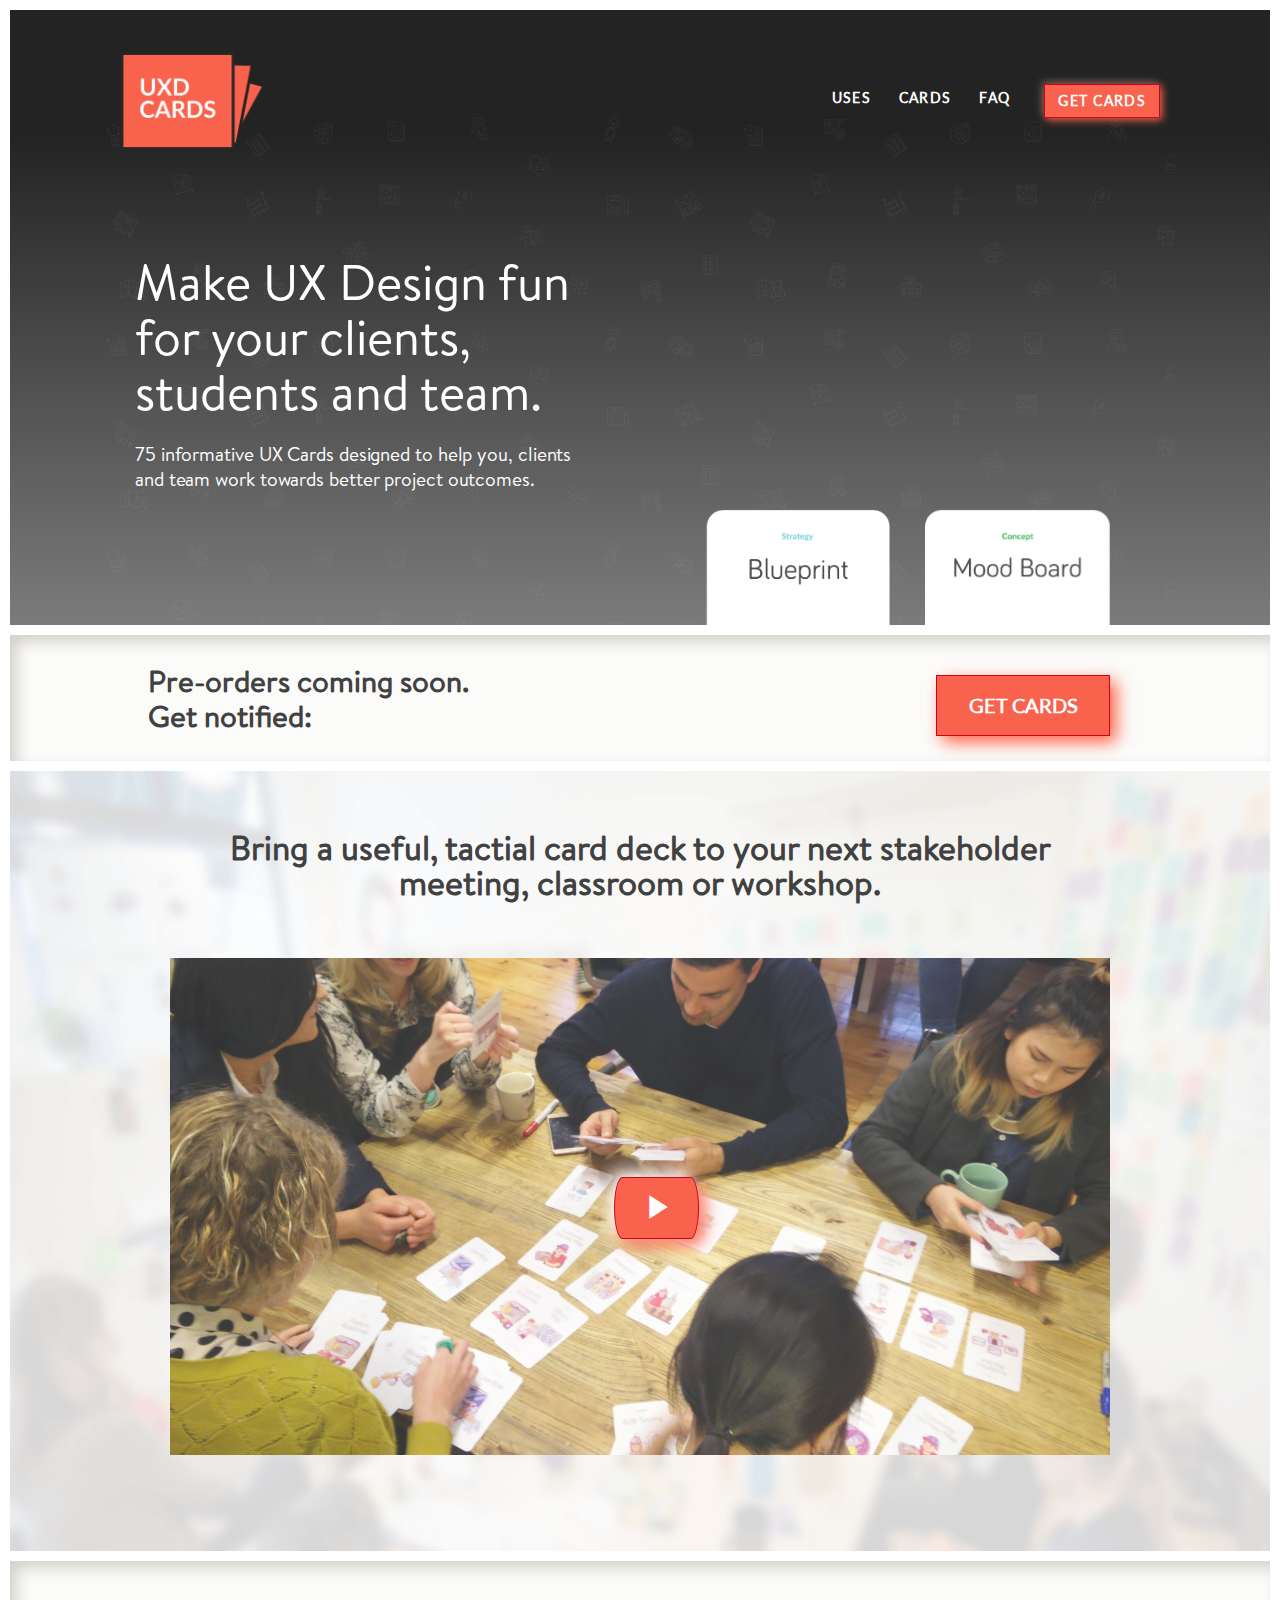
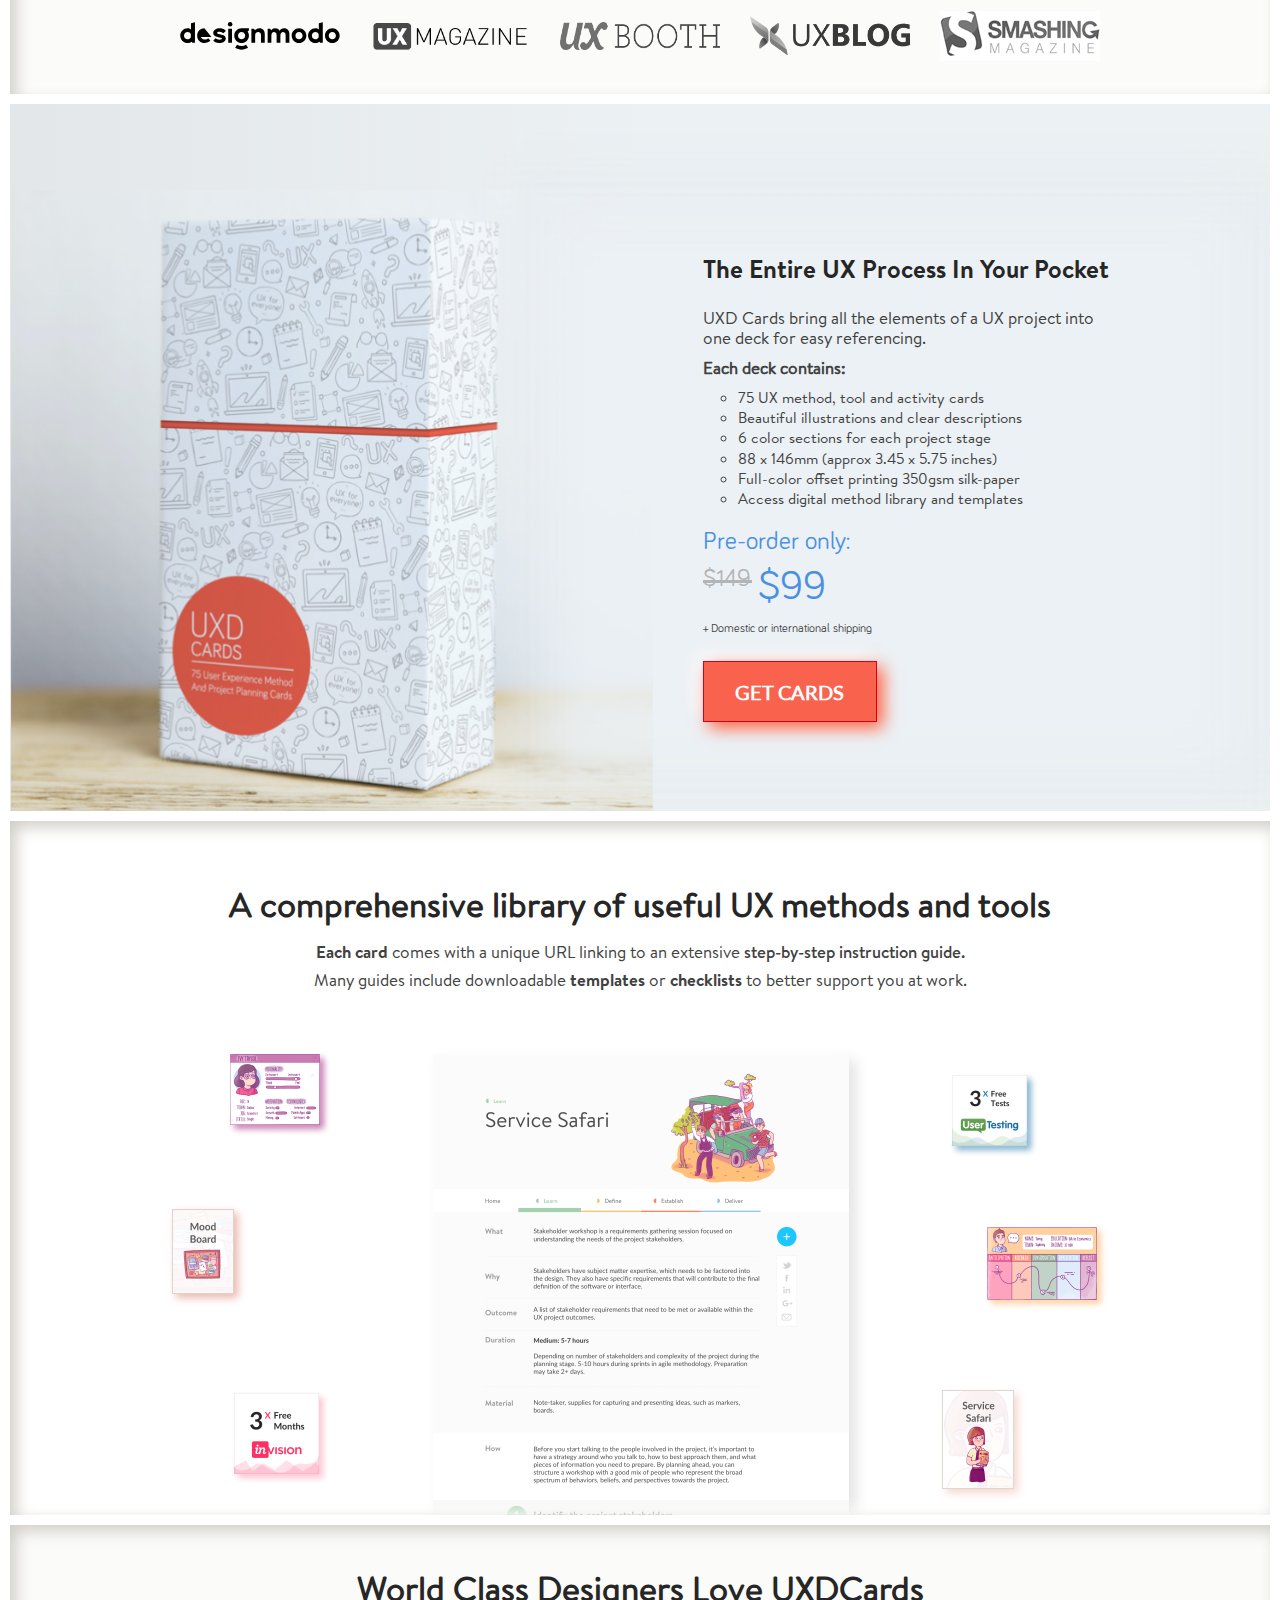
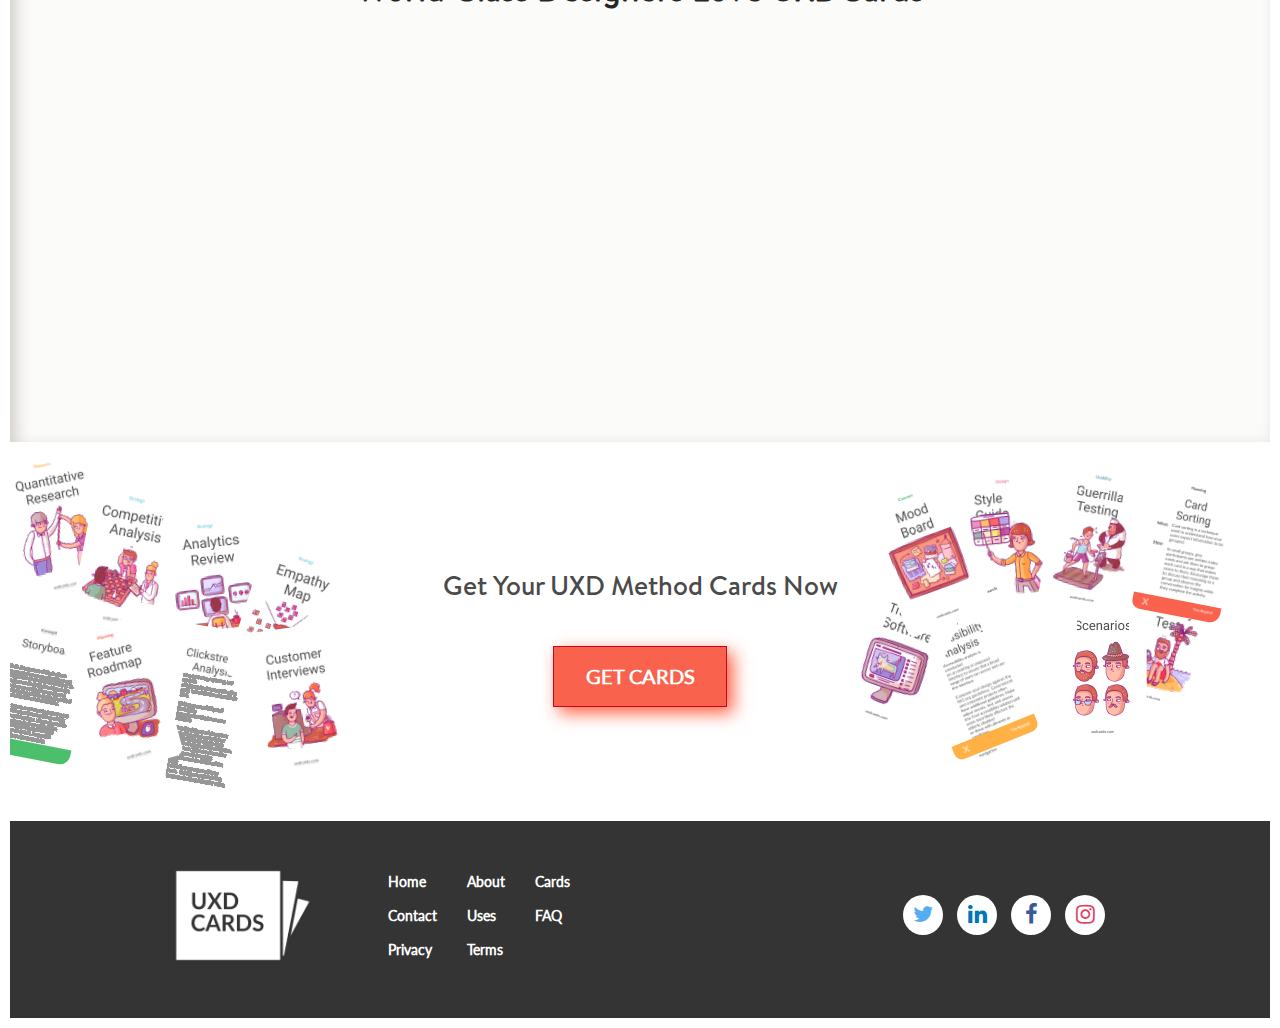
==== commit 5855e824: "finished all" ====
--- a/index.html
+++ b/index.html
@@ -884,7 +884,7 @@
             </div>
             <div class="content">
                 <div class="brandontext-regular fs-16 dark-474747">
-                    <p>UXD Cards <a href="https://uxdcards.com/">(www.UXDCards.com)</a> owns and operates this Website.  This document governs your relationship with <a href="https://uxdcards.com/">www.UXDCards.com</a> (“Website”). Access to and use of this Website and the products and services available through this Website (collectively, the "Services") are subject to the following Terms and Condition. By using the Services, you are agreeing to all of the Terms and Conditions, as may be updated by us from time to time. You should check this page regularly to take notice of any changes we may have made to the Terms and Conditions.
+                    <p>UXD Cards <a class="blue_link"  href="https://uxdcards.com/">(www.UXDCards.com)</a> owns and operates this Website.  This document governs your relationship with <a class="blue_link" href="https://uxdcards.com/">www.UXDCards.com</a> (“Website”). Access to and use of this Website and the products and services available through this Website (collectively, the "Services") are subject to the following Terms and Condition. By using the Services, you are agreeing to all of the Terms and Conditions, as may be updated by us from time to time. You should check this page regularly to take notice of any changes we may have made to the Terms and Conditions.
                         This Website may contain links to other websites (the "Linked Sites"), which are not operated by UXD Cards. We have no control over the Linked Sites and accept no responsibility for them or for any loss or damage that may arise from your use of them. Your use of the Linked Sites will be subject to the terms of use and service contained within each such site.
                     </p>
                     <h3 class="brandontext-regular fs-18">Privacy</h3>
@@ -892,7 +892,7 @@
 
                     <h3 class="brandontext-regular fs-18">Terms of Sale</h3>
                     <p>By placing an order you are offering to purchase a product on and subject to the following terms and conditions. All orders are subject to availability and confirmation of the order price.  Dispatch times may vary according to availability and subject to any delays resulting from postal delays or force majeure for which we will not be responsible. 
-                        In order to contract with <a href="https://uxdcards.com/">www.UXDCards.com</a>  you must be over 18 years of age and have a means of making payment that is acceptable to us. UXD Cards retains the right to refuse any request made by you. If your order is accepted we will inform you by email and we will confirm the identity of the party which you have contracted with. This will usually be <a href="https://uxdcards.com/">www.UXDCards.com</a>  or may in some cases be a third party. When placing an order you undertake that all details you provide to us are true and accurate, that you are an authorized user of the credit or debit card used to place your order and that there are sufficient funds to cover the cost of the goods. The cost of foreign products and services may fluctuate. All prices advertised are subject to such changes.
+                        In order to contract with <a class="blue_link" href="https://uxdcards.com/">www.UXDCards.com</a>  you must be over 18 years of age and have a means of making payment that is acceptable to us. UXD Cards retains the right to refuse any request made by you. If your order is accepted we will inform you by email and we will confirm the identity of the party which you have contracted with. This will usually be <a href="https://uxdcards.com/">www.UXDCards.com</a>  or may in some cases be a third party. When placing an order you undertake that all details you provide to us are true and accurate, that you are an authorized user of the credit or debit card used to place your order and that there are sufficient funds to cover the cost of the goods. The cost of foreign products and services may fluctuate. All prices advertised are subject to such changes.
                     </p>
                     <h3 class="brandontext-regular fs-18">(a) Our Contract </h3>
                     <p>When you place an order, you will receive an acknowledgement e-mail confirming receipt of your order: this email will only be an acknowledgement and will not constitute acceptance of your order. A contract between us will not be formed until we send you confirmation by e-mail that the goods which you ordered have been dispatched to you. Only those goods listed in the confirmation e-mail sent at the time of dispatch will be included in the contract formed.</p>
@@ -915,7 +915,7 @@
                     <h3 class="brandontext-regular fs-18">Law and jurisdiction                            </h3>
                     <p>You expressly understand and agree to submit to the personal and exclusive jurisdiction of the courts of the country, state, province or territory determined solely by UXD Cards to resolve any legal matter arising from these Terms and Conditions. If the court of law having jurisdiction, rules that any provision of the agreement is invalid, then that provision will be removed from the Terms and the remaining Terms will continue to be valid.</p>
                     <h3 class="brandontext-regular fs-18">Handling Complaints and Suggestions                            </h3>
-                    <p>Questions, comments, and requests regarding this Terms and Conditions are welcomed and should be addressed to<a href="mailto:hello@uxdcards.com"> hello@uxdcards.com</a>.
+                    <p>Questions, comments, and requests regarding this Terms and Conditions are welcomed and should be addressed to<a class="blue_link" href="mailto:hello@uxdcards.com"> hello@uxdcards.com</a>.
                     </p>
                     <h3 class="brandontext-regular fs-18">RETURN POLICY</h3>
                     <p>UXD Cards wants you to be 100% satisfied with your purchase.   If you are not completely satisfied with your order, you may return the product in its original condition and packaging to UXD Cards within 15 days from the receipt of your order. These cases will be handled on a case by case basis. Please <a href="#" data-toggle="modal" data-target="#contact">contact</a> us before making a return or if have any questions regarding our return policy.
@@ -982,7 +982,7 @@
 
     $('.testimonial-slider2').slick({
         dots: false,
-        infinite: false,
+        infinite: true,
         arrows: false,
         autoplay: true,
         pauseOnHover: true,
--- a/style.css
+++ b/style.css
@@ -271,75 +271,6 @@
     margin-left: 48px;
     margin-bottom: 60px;
 }
-.cont {
-    display: block;
-    position: relative;
-    padding-left: 35px;
-    margin-bottom: 12px;
-    cursor: pointer;
-    font-size: 22px;
-    -webkit-user-select: none;
-    -moz-user-select: none;
-    -ms-user-select: none;
-    user-select: none;
-}
-.cont input {
-    position: absolute;
-    opacity: 0;
-    cursor: pointer;
-    height: 0;
-    width: 0;
-}
-/* Create a custom checkbox */
-.checkmark {
-    position: absolute;
-    top: 0;
-    left: -20px;
-    width: 22px;
-    height: 22px;
-    border: 2px solid #9b9b9b;
-    background-color: white;
-    border-radius: 100%
-}
-
-/* On mouse-over, add a grey background color */
-
-/* When the checkbox is checked, add a blue background */
-.cont input:checked~.checkmark {
-    background-color: #4ec06d;
-    border: 2px solid #25c44e;
-}
-
-/* Create the checkmark/indicator (hidden when not checked) */
-.checkmark:after {
-    content: "";
-    position: absolute;
-    display: none;
-}
-
-/* Show the checkmark when checked */
-.cont input:checked~.checkmark:after {
-    display: block;
-}
-
-.styleRectangles.checked {
-    border: 2px solid #25c44e;
-    background-color: #ffffff;
-    color: #000000;
-    font-family: 'BrandonText Medium';
-}
-/* Style the checkmark/indicator */
-.cont .checkmark:after {
-    left: 9px;
-    top: -2px;
-    width: 6px;
-    height: 14px;
-    border: solid white;
-    border-width: 0 2px 2px 0;
-    -webkit-transform: rotate(45deg);
-    -ms-transform: rotate(45deg);
-    transform: rotate(45deg);
-}
 
 .sect {
     margin: 40px 130px 65px;
@@ -365,13 +296,6 @@
 
 .freeMargin {
     margin-top: 24px;
-}
-
-.textName {
-    font-weight: 700;
-    font-size: 18px;
-    color: #000000;
-    margin-bottom: 0;
 }
 
 .textP {
@@ -399,7 +323,7 @@
     color: #262626;
     font-size: 34px;
     font-weight: 700;
-    margin: 60px 0 63px;
+    margin: 0px 0 59px;
 }
 
 /* Style for "Delivering" */
@@ -444,42 +368,47 @@
 }
 
 /* Style for "Rectangle" */
-.naskMargin .StyleRectangle {
-    padding-top: 19px;
-    width: 400px;
-    height: 169px;
-    box-shadow: 6px 6px 16px #d1cdc7, -6px -6px 16px #ffffff;
-    border: 1px solid #9b9b9b;
-    background-color: #ffffff;
-    display: inline-block;
-}
 
 /* Style for "Shipping" */
+.marginLef, .marginLeft1  {
+    max-width: 317px;
+
+}
+.marginLef div, .marginLeft1 div {
+    display: flex;
+    justify-content: space-between;
+    margin-bottom: 11px;
+}
+.marginLeft1 {
+    border-bottom: solid 1px #e0e2e5;
+    padding-bottom: 22px;
+}
+.marginLef {
+    margin-top: 26px;
+}
+
+.border_bottom {
+    border-bottom: solid 1px #e0e2e5;
+    padding-bottom: 27px;
+}
 .ShippingFree {
-    display: inline-block;
     color: #000000;
     font-size: 18px;
     font-weight: 500;
-    display: inline-block;
-    margin-left: 108px;
 }
 
 /* Style for "Tax" */
 .Tax {
-    margin-left: 100px;
     color: #000000;
     font-size: 18px;
     font-weight: 500;
-    display: inline-block;
 }
 
 /* Text style for "Tax" */
 .TaxP {
-    margin-right: 145px;
     color: #000000;
     font-size: 18px;
     font-weight: 400;
-    display: inline-block;
 }
 
 /* Style for "Subtotal" */
@@ -487,8 +416,6 @@
     color: #000000;
     font-size: 18px;
     font-weight: 400;
-    margin-right: 100px;
-    display: inline-block;
 }
 
 /* Text style for "Subtotal" */
@@ -496,26 +423,15 @@
     color: #000000;
     font-size: 18px;
     font-weight: 500;
-    margin-left: 90px;
-    display: inline-block;
 }
 
 .Shipping {
     color: #000000;
     font-size: 18px;
     font-weight: 400;
-    margin-right: 100px;
-    display: inline-block;
-}
-
-.naskMargin .StyleRectangle1 {
-    padding-top: 10px;
-    margin-bottom: 120px;
-    width: 400px;
-    height: 169px;
-    border: 1px solid #9b9b9b;
-    background-color: #ffffff;
-}
+}
+
+
 /* Style for "Rectangle" */
 .inlineGrad {
     margin-top: 176px;
@@ -524,25 +440,17 @@
     background-image: linear-gradient(270deg, #f9624d 0%, #343434 100%);
 }
 
-hr {
-    width: 317px;
-}
-
 /* Style for "Discount c" */
 .Discount {
     color: #000000;
     font-size: 18px;
     font-weight: 400;
-    display: inline-block;
-    margin-right: 100px;
 }
 
 .DiscountADD {
     color: #000000;
     font-size: 18px;
     font-weight: 400;
-    display: inline-block;
-    margin-left: 20px;
     text-decoration: underline;
 }
 
@@ -551,24 +459,20 @@
     color: #000000;
     font-weight: 700;
     font-size: 25px;
-    display: inline-block;
-    margin-right: 100px;
 }
 
 /* Text style for "Total, $47" */
 .Total4 {
-    margin-left: 20px;
-    display: inline-block;
     color: #000000;
     font-weight: 700;
     font-size: 25px;
 }
 
 .nask {
-
     box-shadow: inset 6px 6px 16px #d1cdc7, inset -6px -6px 16px #ffffff;
     border: 10px solid #ffffff;
     background-color: #f3f2f1;
+    padding: 60px 0 110px;
 }
 
 .iconColor {
@@ -577,20 +481,93 @@
 
 }
 
-/* Style for "Thursday," */
-.ThursDay {
+/*checks*/
+.deliver_option_div  {
+    width: 400px;
+    height: 169px;
+    border: 1px solid #9b9b9b;
+    background-color: #ffffff;
+    position: relative;
+    padding: 27px 0 0 77px;
+}
+.deliver_date {
     font-size: 18px;
     color: #000000;
     font-weight: 700;
-    margin-bottom: 0;
+    margin-top: 0;
 }
 
 /* Text style for "Thursday," */
-.ThursDayP {
+.deliver_type, .deliver_days {
     font-size: 18px;
     font-weight: 400;
     line-height: 20px;
-}
+    color: #000000;
+}
+.free_txt {
+    font-weight: 700;
+    font-size: 18px;
+    color: #000000;
+    margin-bottom: 0;
+    text-transform: uppercase;
+}
+.free_txt.green {
+    color: #25c44e;
+}
+.deliver_option_checkmark {
+    width: 20px;
+    height: 20px;
+    border-radius: 50%;
+    border: solid 2px #4a4a4a;
+    position: absolute;
+    top: 27px;
+    left: 0;
+    margin-left: 29px;
+    background: #ffffff;
+    cursor: pointer;
+}
+.deliver_option_checkmark:after {
+    content: "";
+    position: absolute;
+    left: 9px;
+    top: -2px;
+    width: 6px;
+    height: 14px;
+    border: solid white;
+    border-width: 0 2px 2px 0;
+    -webkit-transform: rotate(45deg);
+    -ms-transform: rotate(45deg);
+    transform: rotate(45deg);
+    display: none;
+
+}
+
+.deliver_input  {
+    position: absolute;
+    left: 7%;
+    opacity: 0;
+    cursor: pointer;
+    height: 22px;
+    width: 22px;
+    z-index: 1;
+}
+
+.deliver_option_div.checked {
+    border: 2px solid #25c44e;
+    box-shadow: 6px 6px 16px 0 #d1cdc7, -6px -6px 16px 0 #ffffff;
+}
+.deliver_option_div.checked .deliver_option_checkmark:after {
+    display: block;
+}
+.deliver_option_div.checked .deliver_option_checkmark {
+    background-color: #4ec06d;
+    border: 2px solid #25c44e;
+}
+
+.changeadd_btn {
+    display: none;
+}
+
 
 /* Style for "Order Summ" */
 .OrderSumm {
@@ -831,10 +808,14 @@
     justify-content: center;
     border-top: none;
     border-bottom: none;
+    border-left: none;
     cursor: pointer;
     margin: 0;
     position: relative;
     width: 65px;
+}
+.braintree-placeholder {
+   display: none;
 }
 .plus {
     background-color: #a3d0ae;
@@ -999,19 +980,18 @@
     display: none;
 }
 
-.billing_form input:checked ~ .checkmark {
-    border: 2px solid #25c44e;
-    background-color: #4ec06d;
-}
-.billing_form input:checked ~ .checkmark:after {
-   display: block;
-}
-
 .bil_inputs.checked  {
     border: 2px solid #25c44e;
     background-color: #ffffff;
     color: #000000;
     font-family: 'BrandonText Medium';
+}
+.bil_inputs.checked .checkmark  {
+    border: 2px solid #25c44e;
+    background-color: #4ec06d;
+}
+.bil_inputs.checked .checkmark:after  {
+  display: block;
 }
 
 .address_col {
@@ -1070,14 +1050,13 @@
     border: 1px solid #9b9b9b;
     background-color: #ffffff;
     outline: none;
-    padding-left: 44px;
+    padding-left: 60px;
 }
 .add_form input::placeholder {
     color: #9b9b9b;
     font-family: 'Lato Medium';
     font-size: 19px;
     font-weight: 500;
-    padding-left: 30px;
 }
 .big_input input {
     width: 837px;
@@ -2258,6 +2237,11 @@
     color: #ffffff;
     transition: 0.5s;
 }
+.pay_btn {
+    width: 240px;
+    text-transform: none;
+    font-size: 16px;
+}
 
 .cards_btn:hover {
     color: #000;
@@ -2390,8 +2374,8 @@
 }
 
 .testimonial .profile {
-    padding-top: 30px;
-    margin-left: 30px
+    padding-top: 20px;
+    margin-left: 15px;
 }
 .companies {
     background-color: #fff;
@@ -2766,9 +2750,12 @@
 }
 
 .modal-content {
-    border-radius: 10px;
-    border: none;
     padding: 35px 35px 20px;
+    background-color: #F4F3F2;
+    border-radius: unset;
+}
+.blue_link {
+    color: #337ab7;
 }
 
 #interact {
@@ -4237,7 +4224,7 @@
 .btn{
     width: 85px;
     height: 62px;
-    font-size: 35px;
+    font-size: 40px;
     border-radius: 10% / 50%;
     border: none;
     color: white;
@@ -4270,7 +4257,7 @@
     /*  The shadow around the buttons which make them look
         vacuum-formed */
     box-shadow: -6px -6px 16px #ffffff, 6px 6px 16px #fc6147;
-    border: 3px solid rgba(255, 255, 255, .4);
+    border: 1px solid #d0021b;
 }
 
 /* How the buttons look when pressed down */
--- a/responsive.css
+++ b/responsive.css
@@ -71,6 +71,9 @@
 		height: 47px;
 		font-size: 15px;
 	}
+	.pay_btn {
+		width: 216px;
+	}
 	.navbar-default {
 		padding-top: 7px;
 	}
@@ -341,8 +344,9 @@
 		line-height: 1.64;
 		color: #000000;
 	}
-	.testimonial {
-		padding-left: 5px;
+	.testimonials2 .slick-next {
+		top: 75%;
+		right: 13%;
 	}
 
 	.testimonial .comment:after {
@@ -641,10 +645,7 @@
 	.select_section .payment-container, .address_section .payment-container, .payment_section .payment-container {
 		max-width: 246px;
 	}
-	.select_section .container, .address_section .container, .payment_section .container {
-		padding-left: 15px;
-		padding-right: 15px;
-	}
+
 	 .checkout_header {
 		background-image: linear-gradient(to top, #919191 0%, #232323 100%);
 	}
@@ -837,7 +838,7 @@
 		display: none;
 	}
 	.bil_inputs {
-		width: 240px;
+		width: 246px;
 		height: 60px;
 		box-shadow: -4px -4px 14px #ffffff, 4px 4px 14px #d1cdc7;
 		border: 1px solid #ffffff;
@@ -890,13 +891,7 @@
 		transform: rotate(45deg);
 		display: none;
 	}
-	.add_input_mb input:checked ~ .deliver_checkmark {
-		border: 2px solid #25c44e;
-		background-color: #4ec06d;
-	}
-	.add_input_mb input:checked ~ .deliver_checkmark:after {
-		display: block;
-	}
+
 	.deliver_checkmark {
 		width: 22px;
 		height: 22px;
@@ -909,6 +904,13 @@
 	}
 	.add_input_mb.active_border {
 		border: 2px solid #25c44e;
+	}
+	.add_input_mb.active_border .deliver_checkmark:after {
+		display: block;
+	}
+	.add_input_mb.active_border .deliver_checkmark {
+		border: 2px solid #25c44e;
+		background-color: #4ec06d;
 	}
 
 	.mb_inputs .input_mb::placeholder {
@@ -1161,6 +1163,7 @@
 	}
 	.nask {
 		border: 5px solid #fff;
+		padding: 55px 0;
 	}
 	.order_header_title {
 		font-size: 24px;
@@ -1174,41 +1177,44 @@
 	.order_header_txt {
 		margin-bottom: 90px;
 	}
-	.DeliveringTo {
-		color: #000000;
-		font-size: 24px;
-	}
-	.textName {
-		font-size: 14px;
-		color: #000000;
-	}
-	.textP {
-		font-size: 14px;
-	}
-	.Rectangle_17 {
-		width: 240px;
-		height: 60px;
-		box-shadow: -5px -5px 14px 0 #ffffff, 5px 5px 14px 0 #d1cdc7;
-	}
+	/*checks*/
 	.DeliveryOptions {
-		color: #000000;
-		font-size: 24px;
-	}
-	.naskMargin .StyleRectangle, .naskMargin .StyleRectangle1 {
+		font-size: 24px;
+		margin-bottom: 36px;
+		color: #000000;
+	}
+	.deliver_option_div  {
 		width: 240px;
 		height: 119px;
 		box-shadow: -4px -4px 14px 0 #ffffff, 4px 4px 14px 0 #d1cdc7;
-	}
-	.ThursDay {
-		font-size: 14px;
-	}
-	.ThursDayP {
-		font-size: 14px;
-		color: #000000;
-	}
+		border: solid 1px #ffffff;
+		background-color: #ffffff;
+		padding: 16px 0 0 57px;
+		margin-bottom: 14px;
+	}
+	.deliver_option_checkmark {
+		margin-left: 20px;
+		top: 15px;
+	}
+	.deliver_date {
+		font-size: 14px;
+		color: #000000;
+		margin-top: 0;
+	}
+
+	/* Text style for "Thursday," */
+	.deliver_type, .deliver_days {
+		font-size: 14px;
+		line-height: 1;
+	}
+	.free_txt {
+		font-size: 15px;
+	}
+
 	.OrderSumm {
 		color: #000000;
 		font-size: 24px;
+		text-align: center;
 	}
 
 	/* Style for "Last chanc" */
@@ -1235,47 +1241,6 @@
 	}
 
 	/* Style for "Rectangle" */
-	.Rectangle_17 {
-
-		width: 240px;
-		height: 60px;
-		box-shadow: -5px -5px 14px #ffffff, 5px 5px 14px #d1cdc7;
-		border: 1px solid #ffffff;
-		background-color: #ffffff;
-		/* Style for "CHANGE ADD" */
-		color: #000000;
-		font-size: 15px;
-		font-weight: 700;
-		text-transform: uppercase;
-		margin-bottom: 40px;
-	}
-
-
-	.nask {
-		padding-top: 10px;
-	}
-
-	.StyleRectangle {
-		/* Style for "Rectangle" */
-		width: 240px;
-		height: 119px;
-		box-shadow: -6px -6px 16px #ffffff, 6px 6px 16px #d1cdc7;
-		border: 2px solid #25c44e;
-		background-color: #ffffff;
-		padding-top: 10px;
-		margin-left: 15px;
-	}
-
-	.StyleRectangle1 {
-		/* Style for "Rectangle" */
-		margin: 14px 15px 60px 15px;
-		width: 240px;
-		height: 119px;
-		box-shadow: -4px -4px 14px #ffffff, 4px 4px 14px #d1cdc7;
-		border: 1px solid #ffffff;
-		background-color: #ffffff;
-	}
-
 	.df {
 		margin: 0;
 		margin-left: 19px;
@@ -1304,25 +1269,43 @@
 	.sect {
 		margin: 20px 30px 0;
 	}
+	.order_main_container {
+		max-width: 292px;
+		margin: 0 auto;
+	}
+	.nask .container {
+		padding: 0;
+	}
+	.deliver_opt_container {
+		max-width: 240px;
+		margin: 0 auto;
+	}
 
 	.flex-container {
 		display: flex;
 		flex-wrap: wrap-reverse;
-		/* background-color: DodgerBlue; */
-	}
-
-	.marginLeft1 {
-		padding-left: 28px;
-	}
-
-
-
+		justify-content: center;
+	}
+	.changeadd_btn {
+		display: block;
+		text-align: center;
+	}
+	.update_btn {
+		display: none;
+	}
+
+	.brandontextRegular {
+		font-size: 14px;
+	}
 	.UXDCards {
 		/* Style for "UXD Cards" */
-		margin: 32px 0 13px;
-		color: #000000;
-		font-size: 24px;
-		font-weight: 700;
+		margin: 20px 0 10px;
+		color: #000000;
+		font-size: 24px;
+		font-weight: 700;
+	}
+	.brandontextRegular {
+		margin: 0;
 	}
 
 	.uxdBox {
@@ -1347,85 +1330,73 @@
 
 
 	/* Style for "Shipping" */
+	.marginLef div, .marginLeft1 div {
+		margin-bottom: 6px;
+		max-width: 240px;
+		margin: 0 auto;
+	}
+	.marginLeft1 {
+		max-width: 240px;
+		margin: 0 auto;
+	}
 	.Shipping {
-		margin: 0;
 		display: block;
 		color: #000000;
 		font-size: 14px;
 		font-weight: 500;
-		margin-bottom: -5px;
 	}
 
 	/* Text style for "Shipping" */
 	.ShippingFree {
 		font-size: 14px;
 		font-weight: 500;
-		margin: 0;
-		margin-left: 28px;
 	}
 
 	/* Style for "Tax" */
 	.Tax {
 		font-size: 14px;
-		display: block;
-		color: #000000;
-		font-weight: 400;
-		margin: -5px 28px -10px
+		color: #000000;
+		font-weight: 400;
 	}
 
 	/* Text style for "Tax" */
 	.TaxP {
 		font-size: 14px;
 		font-weight: 500;
-		margin: 0;
-		display: block;
-		margin-top: -5px;
-		margin-left: 28px;
 	}
 
 	/* Style for "Subtotal" */
 	.Subtotal {
 		font-weight: 400;
 		font-size: 14px;
-		margin: 0;
-		margin-top: -5px;
-		margin-left: 28px;
 	}
 
 	/* Text style for "Subtotal" */
 	.Subtotal4 {
-		display: block;
 		color: #000000;
 		font-size: 14px;
 		font-weight: 500;
-		margin: -5px 28px -10px;
 	}
 
 	.Total4 {
-		/* Style for "Total" */
 		color: #000000;
 		font-size: 25px;
 		font-weight: 700;
-		margin-top: -50px;
+		margin: 0;
+		padding-top: 13px;
+		padding-bottom: 34px;
 	}
 
 	.Total {
-		margin-right: 80px;
-		margin-left: 28px;
-		margin-top: -50px;
-		/* Text style for "" */
-		font-size: 15px;
-		color: #000000;
-		font-weight: 700;
-	}
-
-	hr {
-		width: 240px;
-		margin-left: 20px;
+		margin: 0;
+		padding-top: 13px;
+		padding-bottom: 34px;
+		font-size: 25px;
+		color: #000000;
+		font-weight: 700;
 	}
 
 	.Discount {
-		margin: 0 80px -10px 28px;
 		color: #000000;
 		font-size: 14px;
 		font-weight: 400;
@@ -1435,7 +1406,6 @@
 		margin: 0;
 		font-size: 14px;
 		font-weight: 400;
-		margin-bottom: -10px;
 	}
 
 	.freeMargin {
@@ -1448,10 +1418,6 @@
 
 	.checkmark {
 		left: 0;
-	}
-
-	hr {
-		width: 240px;
 	}
 
 	.PLACE_ORDER {
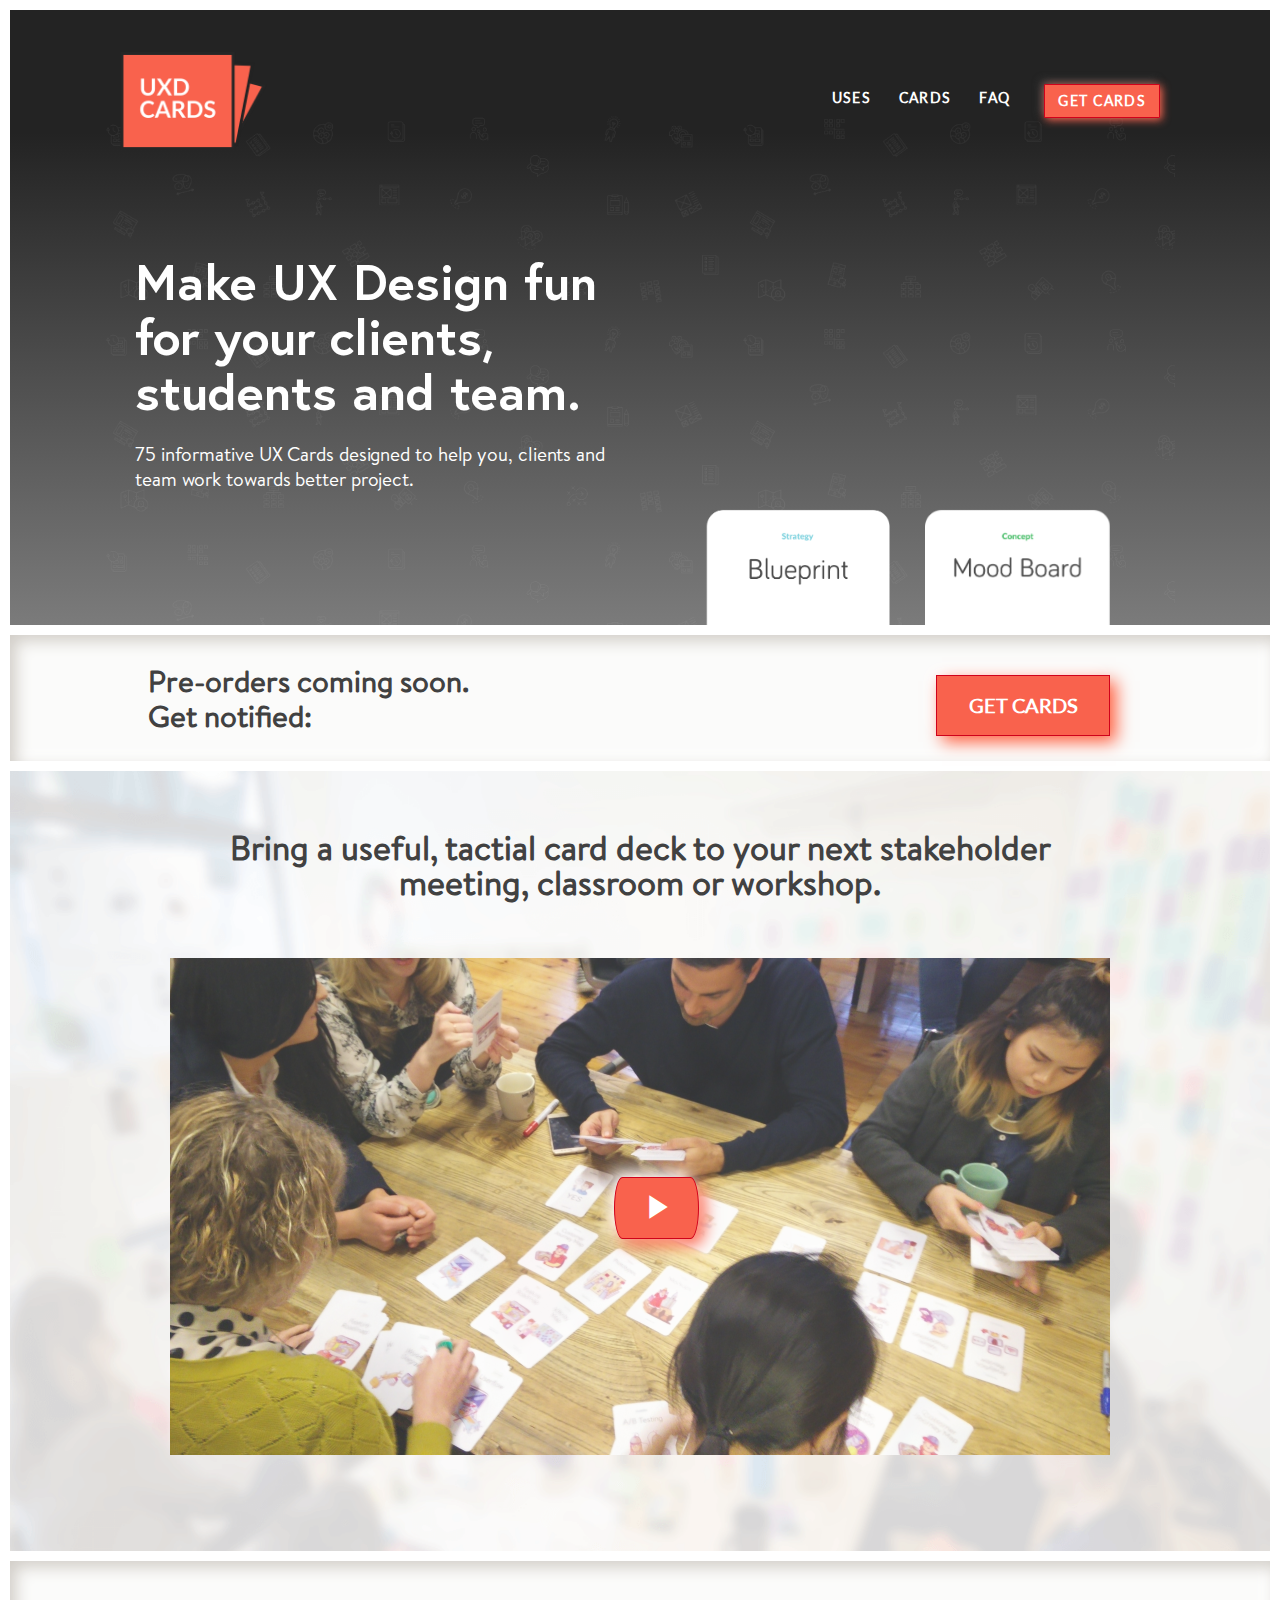
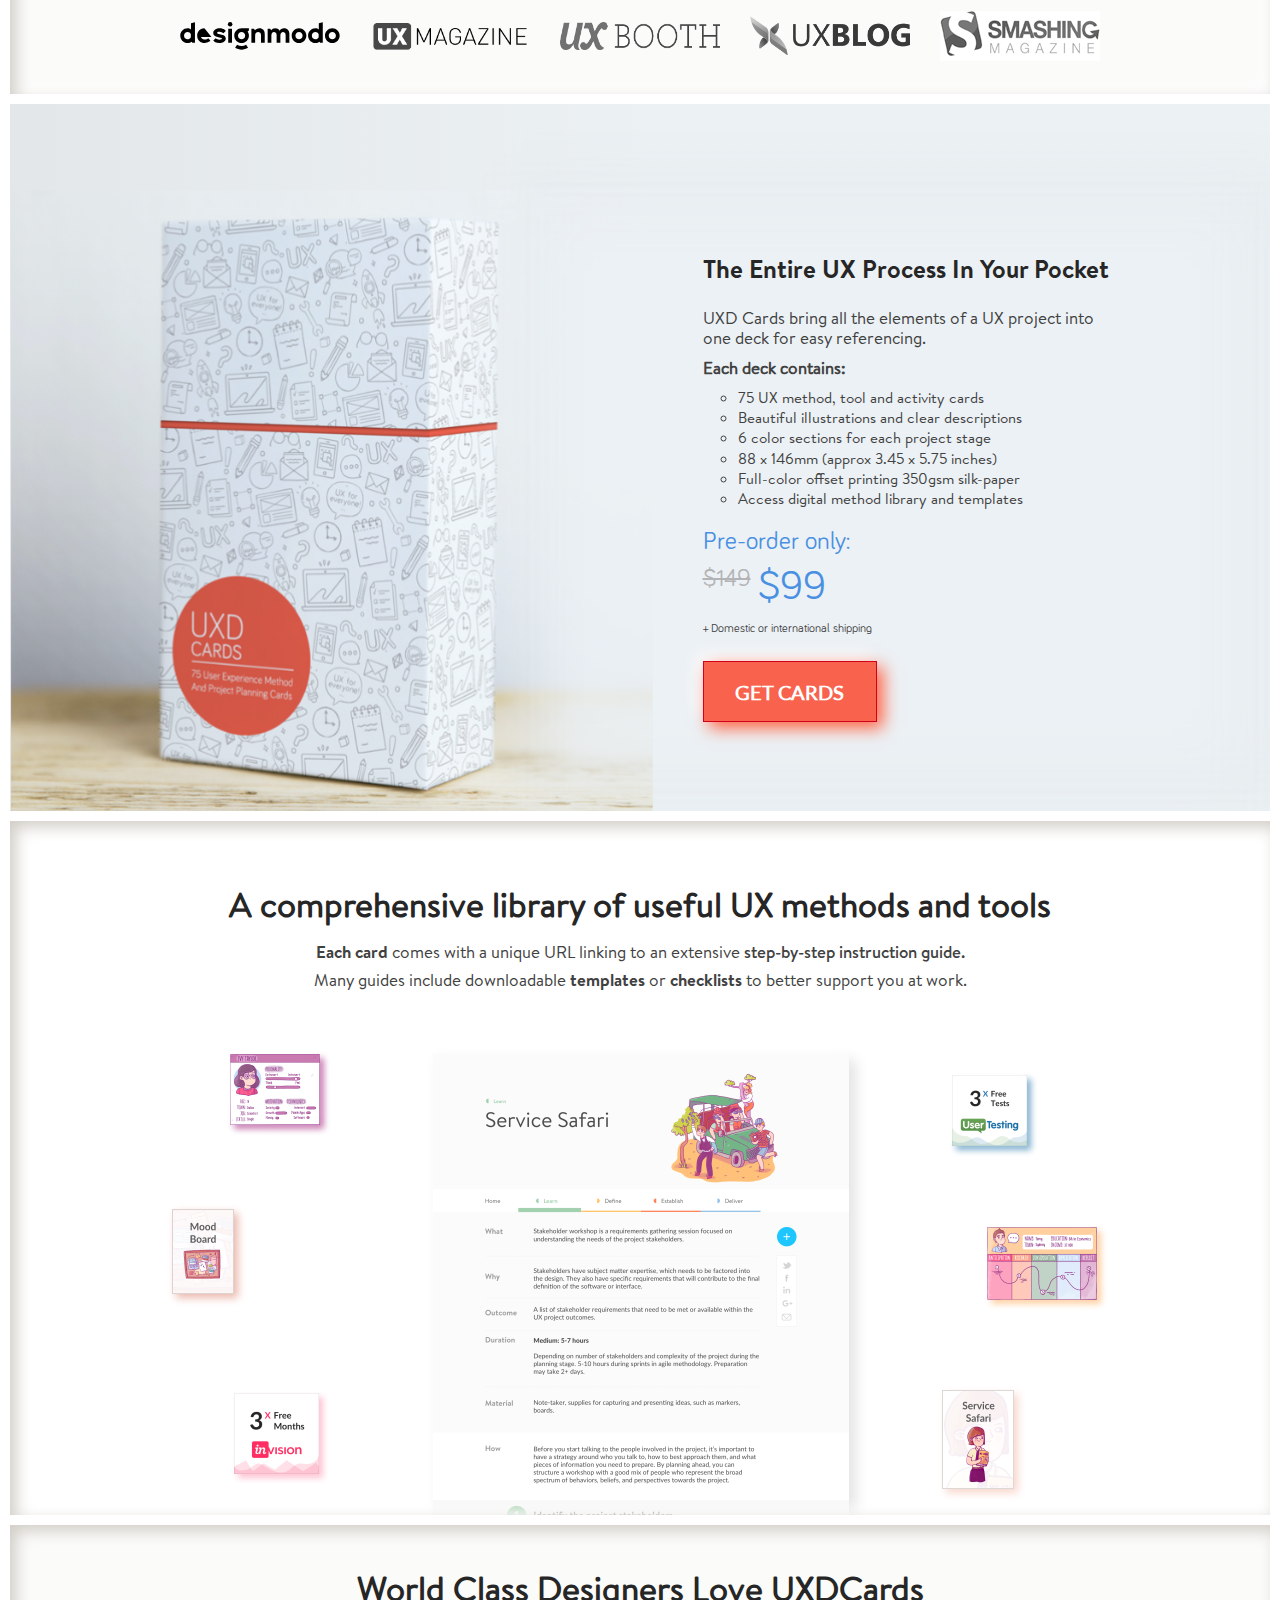
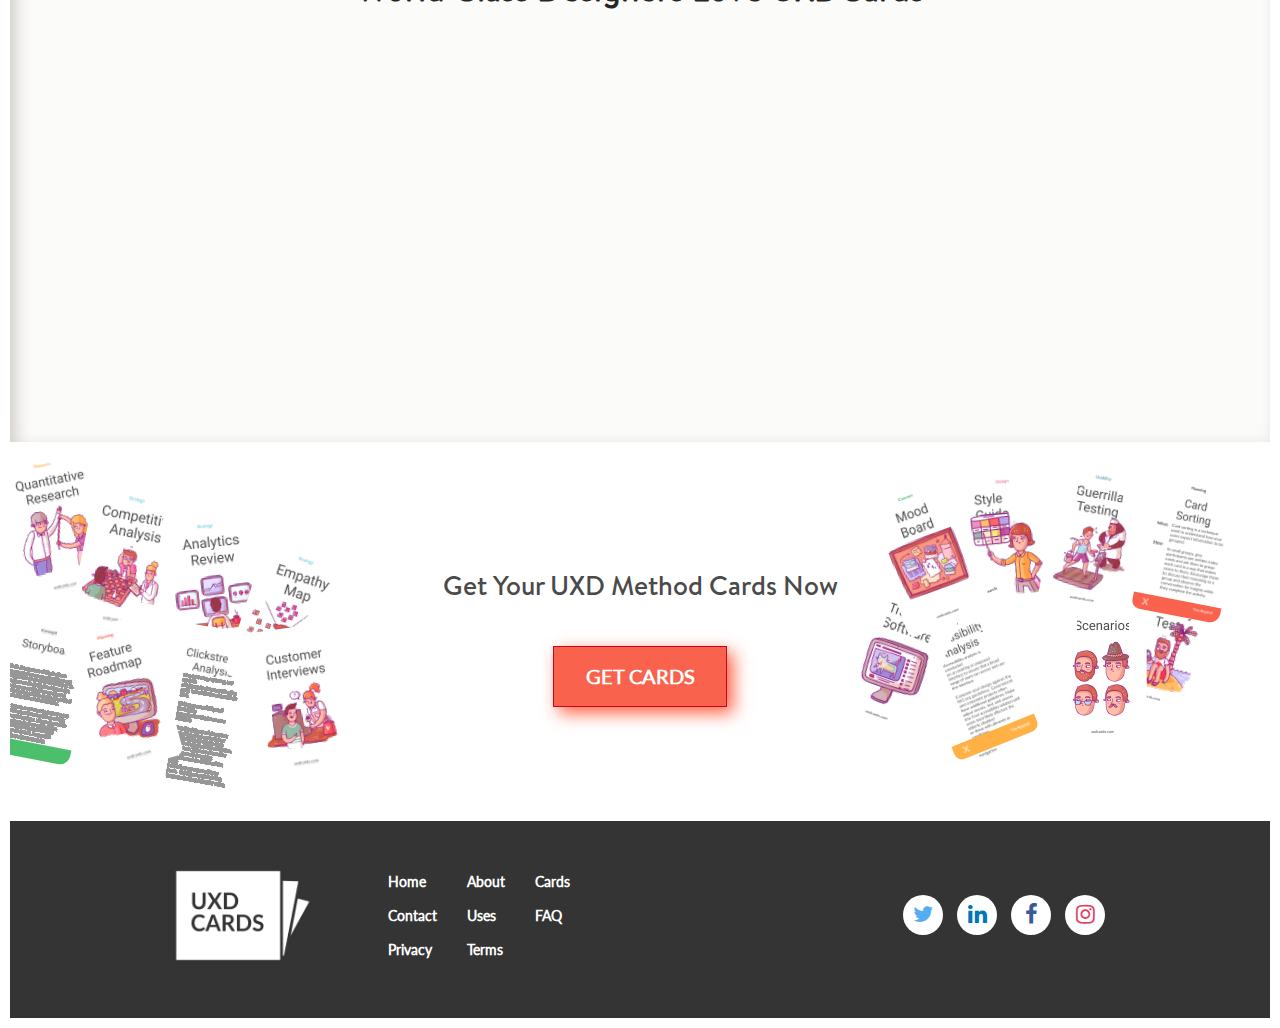
==== commit f819465d: "big changes" ====
--- a/index.html
+++ b/index.html
@@ -14,6 +14,7 @@
     <link rel="stylesheet" href="wow/animate.css">
     <link rel="shortcut icon" type="image/png" href="favicon.png"/>
     <link rel="stylesheet" href="responsive.css" media="(max-width:900px)">
+    <link href="https://fonts.googleapis.com/css?family=Abel&display=swap" rel="stylesheet">
 </head>
 <body>
 <header class="home">
@@ -44,11 +45,13 @@
             <div class="col-sm-12">
                 <div class="padded-container">
                     <div class="col-sm-6">
-                        <h3 class="heading-title brandontext-regular white-text wow fadeIn">Make UX Design fun<br> for your clients,<br>students and team.<br>
+                        <h3 class="heading-title abel_font white-text wow fadeIn">Make UX Design fun<br> for your clients,<br>students and team.<br>
                         </h3>
                         <span class="sub-title brandontext-regular wow fadeIn">
-	                           75 informative UX Cards designed to help you, clients<br> and team work towards better project outcomes.
+	                           75 informative UX Cards designed to help you, clients  and team work towards better project.
                         </span>
+
+                        
                     </div>
                     <div class="col-sm-6">
                         <div id="header-cards" class="cards_box">
@@ -177,15 +180,14 @@
         </div>
         <div class="row partners_row_responsive">
             <div class="row">
-                <div class="col-sm-6">
-                    <img class="partners_imgs" src="images/1.png" alt="Designmodo">
-                    <img class="partners_imgs" src="images/2.png" alt="Uxmagazine">
-                </div>
-            </div>
-            <div class="row">
-                <div class="col-sm-6">
-                    <img class="partners_imgs" src="images/3.png" alt="Uxbooth">
-                    <img class="partners_imgs" src="images/4.png" alt="Uxblog">
+                <div class="col-xs-6 row_responsive_img">
+                    <img class="partners_imgs partners_imgs_top" src="images/1_1.png" alt="Designmodo">
+                    <img class="partners_imgs" src="images/1_2.png" alt="Uxmagazine">
+            </div>
+            
+                <div class="col-xs-6">
+                    <img class="partners_imgs partners_imgs_top" src="images/1_3.png" alt="Uxbooth">
+                    <img class="partners_imgs" src="images/1_4.png" alt="Uxblog">
                 </div>
             </div>
         </div>
--- a/style.css
+++ b/style.css
@@ -1798,7 +1798,7 @@
     cursor: pointer;
     position: absolute;
     opacity: 1.75;
-    width: 90px;
+    width: 84px;
     height: 80px;
     top: 0;
     left: 15%;
@@ -2194,7 +2194,7 @@
     position: relative;
     vertical-align: top;
 }*/
-
+/* 
 .flash-cards-ux .price span:first-child:before {
     content: "";
     position: absolute;
@@ -2203,8 +2203,10 @@
     right: 0;
     height: 3px;
     background: #b3b4b5;
-}
-
+} */
+.old_price{
+text-decoration: line-through;
+}
 .iconplay {
     background: url(images/icon/iconplay.png) center center no-repeat;
     width: 81px;
--- a/responsive.css
+++ b/responsive.css
@@ -55,7 +55,7 @@
 		display:none;
 	}
 }
-@media screen and (max-width:525px){ul.item-card{width:220px;}
+@media screen and (max-width:525px){ul.item-card{width:240px;}
 	.fs-48{font-size:28px;}
 	.rounded-button.submit-form.btn-lg-24{font-size:22px;padding:15px 0;}
 }
@@ -82,8 +82,18 @@
 		height: 42px;
 		background-size: contain;
 		object-fit: contain;
-	}
-
+		background-image: url(images/logo_mobile.png);
+	}
+	.brandontext-regular{
+		font-family: "BrandonText-Regular";
+	}
+
+	.abel_font{
+		font-family: Abel;
+	}
+	.home .collapse{
+		margin-bottom: 0;
+	}
 	.navbar-toggle {
 		padding: 0;
 		margin-right: 0;
@@ -97,9 +107,12 @@
 	}
 
 	.sub-title{
+		width: 216px;
 		height: 60px;
 		font-size: 14px;
 		line-height: 1.43;
+		font-family:"BrandonText-Regular";
+		font-weight: 400;
 	}
 	.cards_container .flycard img {
 		width: 89px;
@@ -122,15 +135,21 @@
 	.video {
 		padding-bottom: 53px;
 	}
+	.video_responsive_txt{
+		font-weight: 400;
+	}
 	.video-title-responsive {
 		display: block;
 		margin-top: 39px;
+		font-weight: 400;
 	}
 	.video-title {
 		font-size: 14px;
 		line-height: 1.43;
 		color: #000;
 		margin: 0 0 10px;
+		font-weight: 400;
+		font-family:"BrandonText-Regular";
 	}
 	.wrapper-video .video_img {
 		width: 292px;
@@ -171,13 +190,21 @@
 	}
 	.partners_imgs {
 		width: 110px;
-	}
+		display: block;
+	
+	}
+	.row_responsive_img img{
+		margin-left:30px;
+	}
+
 	.partners_row_responsive {
 		display: block;
 		text-align: center;
 		margin-top: 26px;
 	}
-
+.partners_imgs_top{
+	margin-bottom:20px
+}
 	/*flash cards section*/
 	.flash-cards-ux {
 		background-image: url("images/steady-bg.png");
@@ -190,6 +217,7 @@
 	}
 	.steady {
 		display: block;
+		font-weight: 400;
 	}
 	.cards_prices {
 		margin-top: 34px;
@@ -289,25 +317,29 @@
 	.img8, .img9, .img13 {
 		display: none;
 	}
-	.img7 {
-		height: 43px;
-		transform: rotate(-12deg);
+	
+		.img7 {
+			height: 53px;
+			transform: rotate(-12deg);
+			top: 92%;
+			left: 7%;
+			z-index: -1;
+			width: 67px;
+	}
+	.img10 {
+		width: 67px;
+    	height: 63px;
+		transform: rotate(-3deg);
+		top: 89%;
+    	right: 42%;
+		z-index: -1;
+	}
+	.img11 {
+		width: 81px;
+    	height: 54px;
+		transform: rotate(10deg);
 		top: 92%;
-		left: 18%;
-		z-index: -1;
-	}
-	.img10 {
-		height: 55px;
-		transform: rotate(-3deg);
-		top: 90%;
-		right: 41%;
-		z-index: -1;
-	}
-	.img11 {
-		height: 43px;
-		transform: rotate(10deg);
-		top: 93%;
-		right: 20%;
+    	right: 7%;
 		z-index: -1;
 	}
 
@@ -422,11 +454,11 @@
 		padding: 7px 0 5px;
 	}
 	footer .logo-footer a {
-		width: 41px;
-		height: 29px;
+		width: 44px;
+		height: 42px;
 		object-fit: contain;
 		display: block;
-		background: url(images/header-logo.png) center no-repeat;
+		background: url(images/logo_mobile.png) center no-repeat;
 		border: solid 3px #343434;
 		background-size: contain;
 	}
@@ -443,6 +475,14 @@
 	}
 	.social_mobile {
 		display: block;
+		float: left;
+		margin-top: 39px;
+		margin-left: 20px;
+
+	}
+
+	.social_mobile a{
+		margin-left: 5px;
 	}
 
 	.quick-links table {
@@ -450,8 +490,8 @@
 	}
 
 	/*uses mb*/
-	 .uses-header {
-		height: 333px;
+	.text-center{
+		height: 230px;
 	}
 
 	 header .uses_container {
@@ -618,8 +658,9 @@
 
 
 	/*cards page mb*/
-	.cards_header {
-		padding-bottom: 70px;
+
+	.cards_navbar{
+		padding-bottom:0;
 	}
 	.cards_txts_mb {
 		display: block;
@@ -632,6 +673,7 @@
 		font-size: 24px;
 		font-family: 'Europe';
 		line-height: 31px;
+		margin:35px 0;
 	}
 	.cards_txts_mb .card_desc {
 		height: 55px;
@@ -1143,6 +1185,7 @@
 	}
 	#bs-example-navbar-collapse-1 .notify {
 		margin-left: 15px;
+		margin-top: 40px;
 	}
 
 	 /*Order Summary */
@@ -1451,11 +1494,10 @@
 	}
 	.confirm_main_txt_mb {
 		 display:block;
-		margin-bottom: 78px;
 	}
 
 	.header_conf_title {
-		height: 61px;
+		height: 80px;
 		font-size: 24px;
 		font-weight: 700;
 		line-height: 31px;
@@ -1473,6 +1515,7 @@
 		display: block;
 		width: 245px;
 		margin-bottom: 60px;
+		margin-left: 22px;
 	}
 	.details_title {
 		width: 75px;
@@ -1539,6 +1582,7 @@
 	}
 	.delivery_output, .pay_method_mb {
 		border: none;
+		margin-left:25px;
 	}
 	.delivery_output span, .pay_method_mb span {
 		height: 14px;
@@ -1596,6 +1640,7 @@
 		margin-left: 0;
 		padding-bottom: 8px;
 		border-bottom: 1px solid #e0e2e5;
+		margin-left: 25px;
 	}
 	.paid_info, .paid_info_price {
 		color: #000000;
@@ -1606,6 +1651,7 @@
 		display: block;
 		width: 220px;
 		margin-bottom: 45px;
+		margin-left: 25px;
 	}
 	.paid_info_price {
 		font-size: 15px;
@@ -1615,6 +1661,7 @@
 	.order_track_div {
 		display: block;
 		margin-bottom: 50px;
+		margin-left: 25px;
 	}
 	.track_order {
 		width: 240px;
@@ -1650,6 +1697,7 @@
 	}
 	.share_txt {
 		margin-bottom: 0;
+		margin-left: 25px;
 	}
 	.share_title {
 		display: none;
@@ -1676,6 +1724,9 @@
 		font-size: 14px;
 		font-weight: 400;
 	}
+	.invite_form{
+		margin-left:25px;
+	}
 	.email_btn {
 		width: 60px;
 		height: 60px;
@@ -1700,9 +1751,10 @@
 	}
 	.or_img_mb {
 		display:block;
+		margin-left: 25px;
 	}
 	.share_btn {
-		margin: 34px 0;
+		margin: 34px 23px;
 	}
 	.share_linkedin {
 		margin-bottom: 13px;
@@ -1728,6 +1780,9 @@
 		font-weight: 400;
 		line-height: 20px;
 	}
+	.link_share{
+		margin-left: 25px;
+	}
 	.link_share .ref_link {
 		display: block;
 		height: 14px;
@@ -1737,7 +1792,7 @@
 		margin: 0 0 16px;
 	}
 	.link_copy_form input {
-		width: 240px;
+		width: 180px;
 		height: 60px;
 		border: 1px solid #9b9b9b;
 		background-color: #ffffff;
@@ -1775,6 +1830,7 @@
 		font-size: 24px;
 		font-weight: 700;
 		line-height: 31px;
+		margin:35px 0;
 	}
 	.faq_sub_title {
 		font-size: 14px;
@@ -1782,9 +1838,7 @@
 		line-height: 19px;
 	}
 
-	.faq_header_txt_row {
-		margin-bottom: 57px;
-	}
+
 	.faq_btn_section {
 		position: relative;
 	}
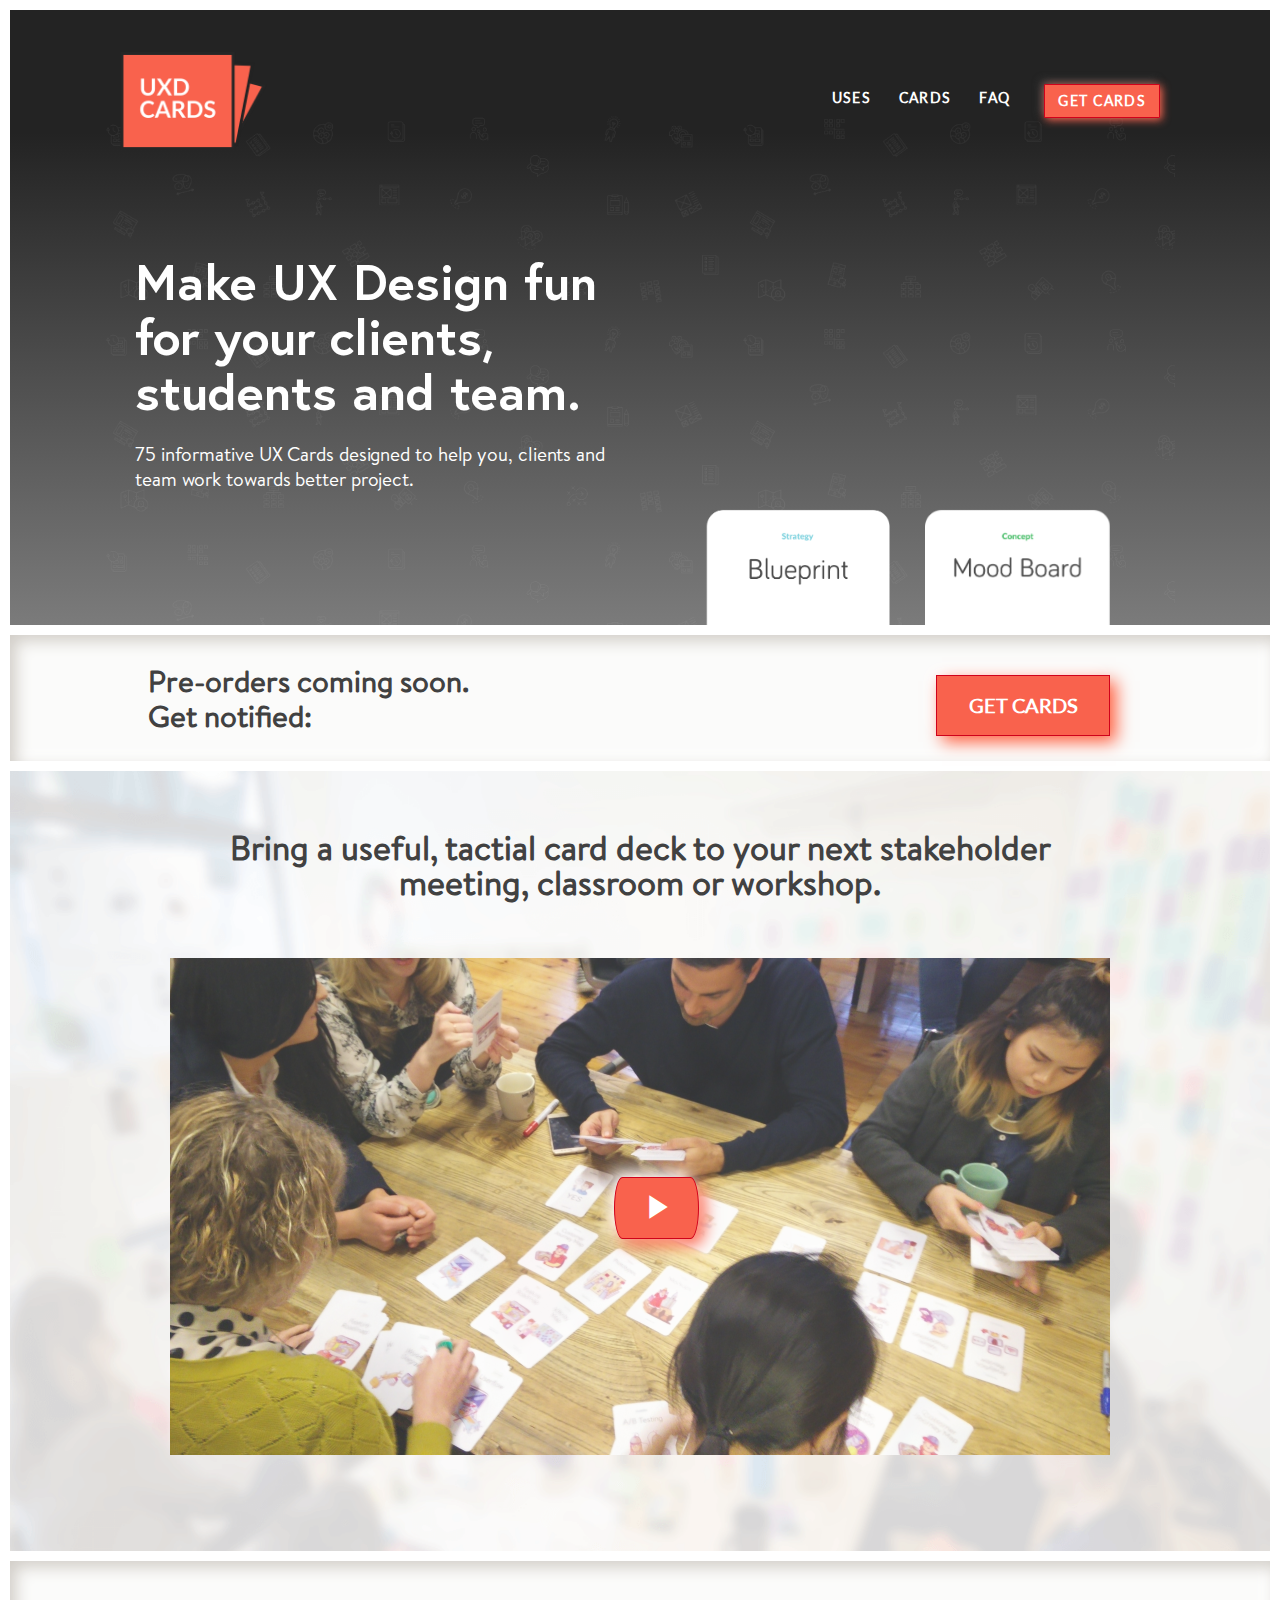
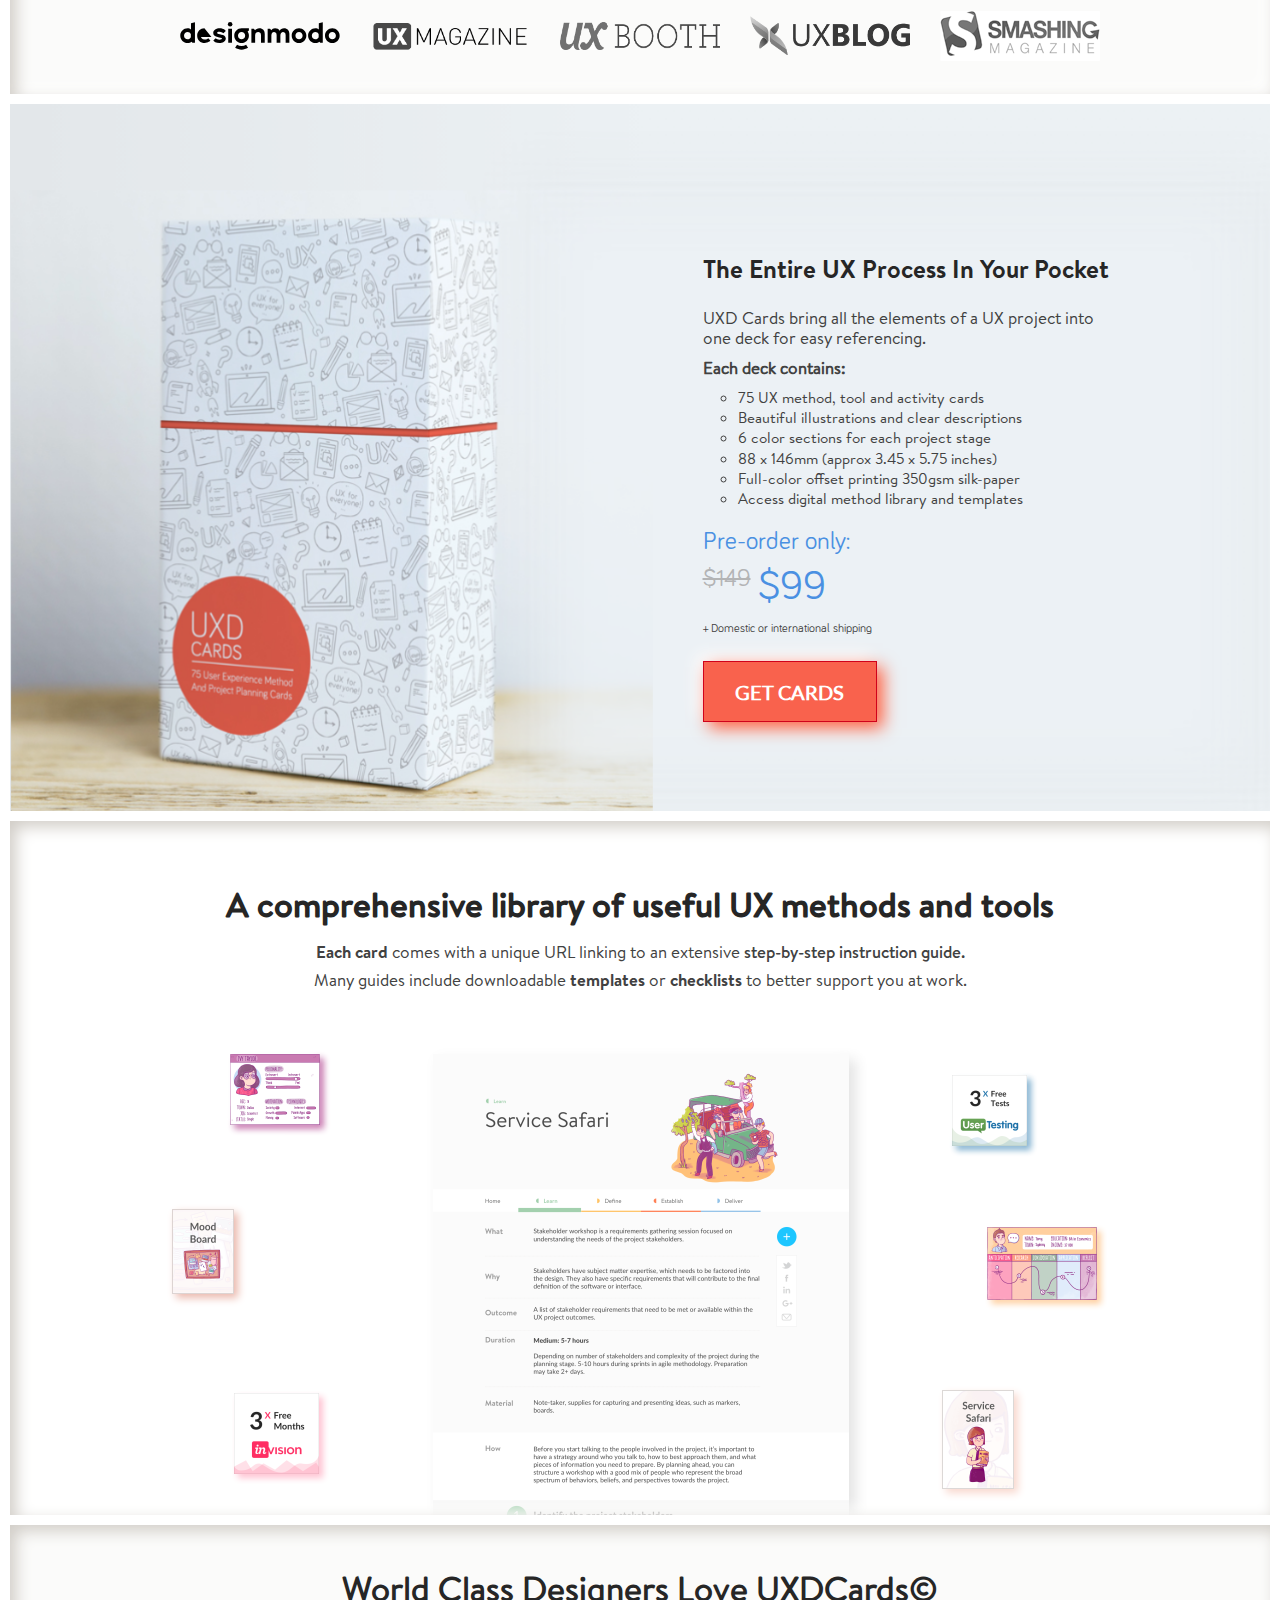
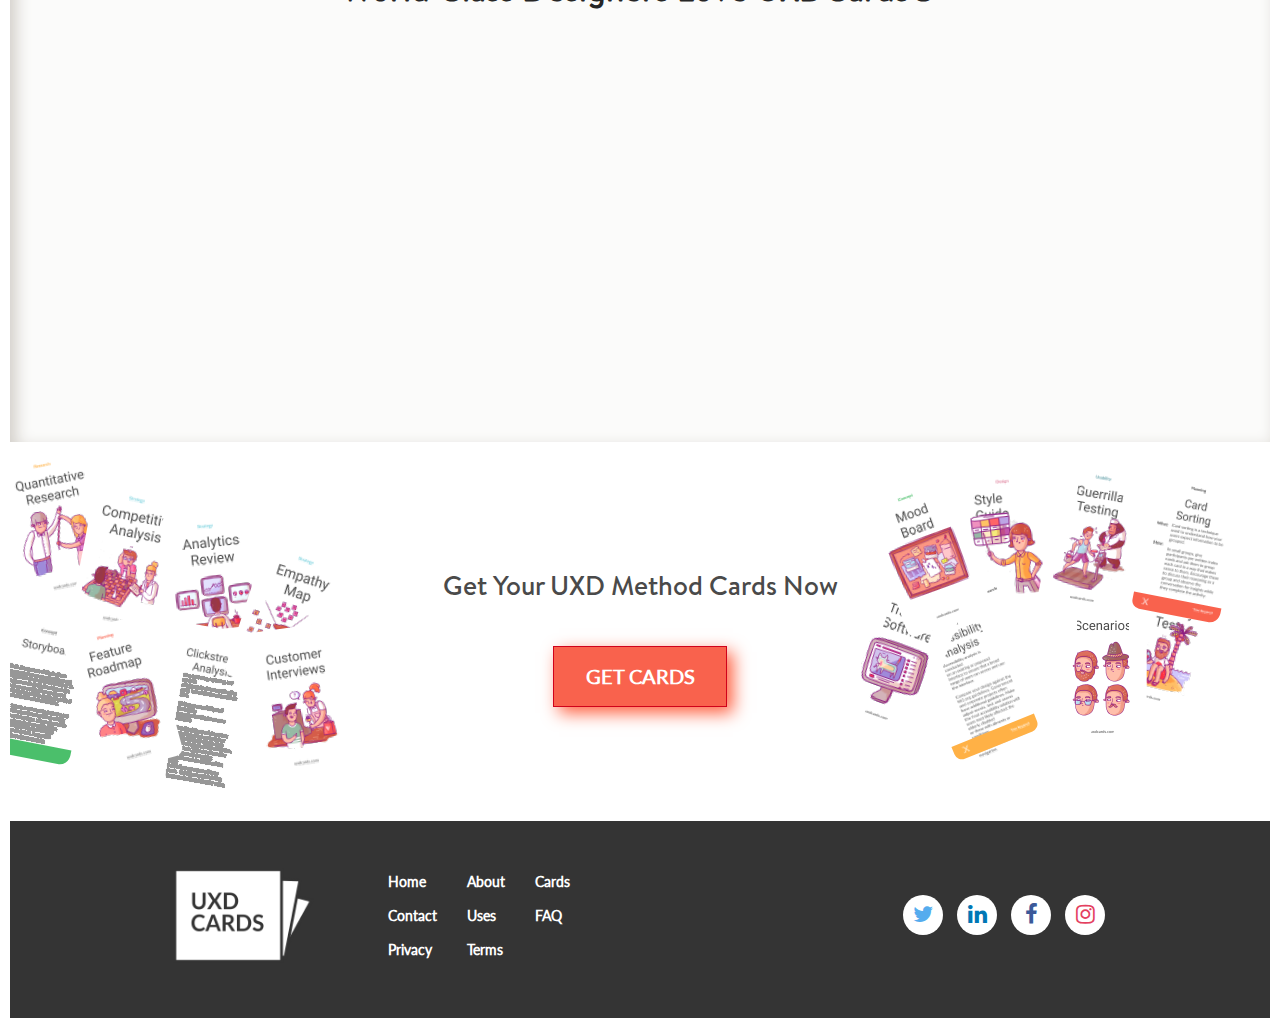
==== commit 17ecbe2b: "uses page changed" ====
--- a/index.html
+++ b/index.html
@@ -45,13 +45,11 @@
             <div class="col-sm-12">
                 <div class="padded-container">
                     <div class="col-sm-6">
-                        <h3 class="heading-title abel_font white-text wow fadeIn">Make UX Design fun<br> for your clients,<br>students and team.<br>
+                        <h3 class="heading-title  white-text wow fadeIn">Make UX Design fun<br> for your clients,<br>students and team.<br>
                         </h3>
                         <span class="sub-title brandontext-regular wow fadeIn">
 	                           75 informative UX Cards designed to help you, clients  and team work towards better project.
                         </span>
-
-                        
                     </div>
                     <div class="col-sm-6">
                         <div id="header-cards" class="cards_box">
@@ -100,7 +98,7 @@
     <div class="container">
         <div class="row">
             <div class="col-sm-10 col-md-offset-1">
-                <h4 class="video-title-responsive">Collaborate</h4>
+                <h4 class="video-title-responsive europe_txt">Collaborate</h4>
                 <h4 class="brandontext-regular text-center video-title">Bring a useful, tactial card deck to your next stakeholder meeting, classroom or workshop.</h4>
             </div>
         </div>
@@ -121,7 +119,7 @@
                         </div>
                     </a>
                     <div class="video_responsive_txt">
-                        <p class="ready_responsive">Ready?</p>
+                        <p class="ready_responsive europe_txt">Ready?</p>
                         <button class="cards_btn">
                             <a href="javascript:void(0)" data-toggle="modal" data-target="#notify" class="rounded-button">Get Cards</a>
                         </button>
@@ -234,7 +232,7 @@
     <div class="container">
         <div class="row">
             <div class="col-sm-12 text-center ux_methods_div">
-                <h3 class="brandontext-regular methods_txt">
+                <h3 class="med_txt methods_txt">
                     A comprehensive library of useful UX methods and tools<br>
                 </h3>
                 <p class="brandontext-regular methods_paragraph">
@@ -260,7 +258,7 @@
 </div>
 <div class="testimonials testimonials2">
     <div class="container">
-        <h4 class="brandontext-regular testimonial_title">World Class Designers Love UXDCards</h4>
+        <h4 class="brandontext-regular testimonial_title">World Class Designers Love UXDCards&#169;</h4>
         <div class="row testimonial-slider2">
             <div class="col-sm-4 testimonial">
                 <div class="comment wow fadeInUp" data-wow-delay="0.5s">
@@ -562,30 +560,30 @@
                     </ul>
                 </div>
                 <div class="social">
-                    <a href="https://twitter.com/uxdcards" title="Twitter">
+                    <a href="https://twitter.com/uxdcards" title="Twitter" target="_blank">
                         <i class="fa fa-twitter"></i>
                     </a>
-                    <a href="https://www.linkedin.com/company/uxd-cards"  title="Linkedin">
+                    <a href="https://www.linkedin.com/company/uxd-cards"  title="Linkedin" target="_blank">
                         <i class="fa fa-linkedin"></i>
                     </a>
-                    <a href="https://www.facebook.com/uxdcards"  title="Facebook">
+                    <a href="https://www.facebook.com/uxdcards"  title="Facebook" target="_blank">
                         <i class="fa fa-facebook"></i>
                     </a>
-                    <a href="https://www.instagram.com/uxdcards"  title="Instagram">
+                    <a href="https://www.instagram.com/uxdcards"  title="Instagram" target="_blank">
                         <i class="fa fa-instagram"></i>
                     </a>
                 </div>
                 <div class="social_mobile">
-                    <a href="https://twitter.com/uxdcards" title="Facebook">
-                        <img src="images/fb.png" alt="Twitter">
+                    <a href="https://www.facebook.com/uxdcards" title="Facebook" target="_blank">
+                        <img src="images/fb.png" alt="Facebook">
                     </a>
-                    <a href="https://www.linkedin.com/company/uxd-cards"  title="Linkedin">
+                    <a href="https://www.linkedin.com/company/uxd-cards"  title="Linkedin" target="_blank">
                         <img src="images/in.png" alt="Linkedin">
                     </a>
-                    <a href="https://www.facebook.com/uxdcards"  title="Twitter">
+                    <a href="https://twitter.com/uxdcards"  title="Twitter" target="_blank">
                         <img src="images/twitter.png" alt="Twitter">
                     </a>
-                    <a href="https://www.instagram.com/uxdcards"  title="Instagram">
+                    <a href="https://www.instagram.com/uxdcards"  title="Instagram" target="_blank">
                         <img src="images/insta.png" alt="Instagram">
                     </a>
                 </div>
--- a/style.css
+++ b/style.css
@@ -130,6 +130,9 @@
 }
 .bariol-regular {
     font-family: 'Bariol Regular';
+}
+.brandontext-regular {
+    font-family: 'BrandonText Regular';
 }
 
 #bs-example-navbar-collapse-1 a,
@@ -616,9 +619,6 @@
 .single-color .navbar-default{
     margin-bottom: 0;
 }
-.brandontext-regular {
-    font-family: 'BrandonText Regular';
-}
 
 .lato-bold {
     font-family: 'Lato Bold';
@@ -1777,7 +1777,7 @@
 }
 .slick-prev {
     top: 50%;
-    left: -6%;
+    left: -1%;
 }
 .slick-prev:before {
     content: '';
@@ -1840,8 +1840,8 @@
 }
 .slider__counter {
     position: absolute;
-    top: 2%;
-    left: 46%;
+    top: 10%;
+    left: 50%;
     width: 60px;
     height: 25px;
     color: #474747;
--- a/responsive.css
+++ b/responsive.css
@@ -84,9 +84,6 @@
 		object-fit: contain;
 		background-image: url(images/logo_mobile.png);
 	}
-	.brandontext-regular{
-		font-family: "BrandonText-Regular";
-	}
 
 	.abel_font{
 		font-family: Abel;
@@ -111,7 +108,6 @@
 		height: 60px;
 		font-size: 14px;
 		line-height: 1.43;
-		font-family:"BrandonText-Regular";
 		font-weight: 400;
 	}
 	.cards_container .flycard img {
@@ -125,7 +121,7 @@
 		margin-top: 32px;
 	}
 	.card_position2 {
-		left: 125px;
+		left: 55%;
 	}
 
 	/*video section*/
@@ -149,7 +145,6 @@
 		color: #000;
 		margin: 0 0 10px;
 		font-weight: 400;
-		font-family:"BrandonText-Regular";
 	}
 	.wrapper-video .video_img {
 		width: 292px;
@@ -490,8 +485,8 @@
 	}
 
 	/*uses mb*/
-	.text-center{
-		height: 230px;
+	.uses_txt {
+		margin-bottom: 70px;
 	}
 
 	 header .uses_container {
@@ -1987,7 +1982,9 @@
 .companies a{width:100%;text-align:center;}
 #interact img{margin:0;}
 #interact{text-align:center;}
-.card_position1{left:50%;margin-left:-93px;}
+.card_position1{
+	left: 10%;
+}
 @keyframes card_flyout1{0%{transform:rotate(0);top:0;left:50%;}
     100%{transform:rotate(20deg);top:-700px;left:50%;}
 }
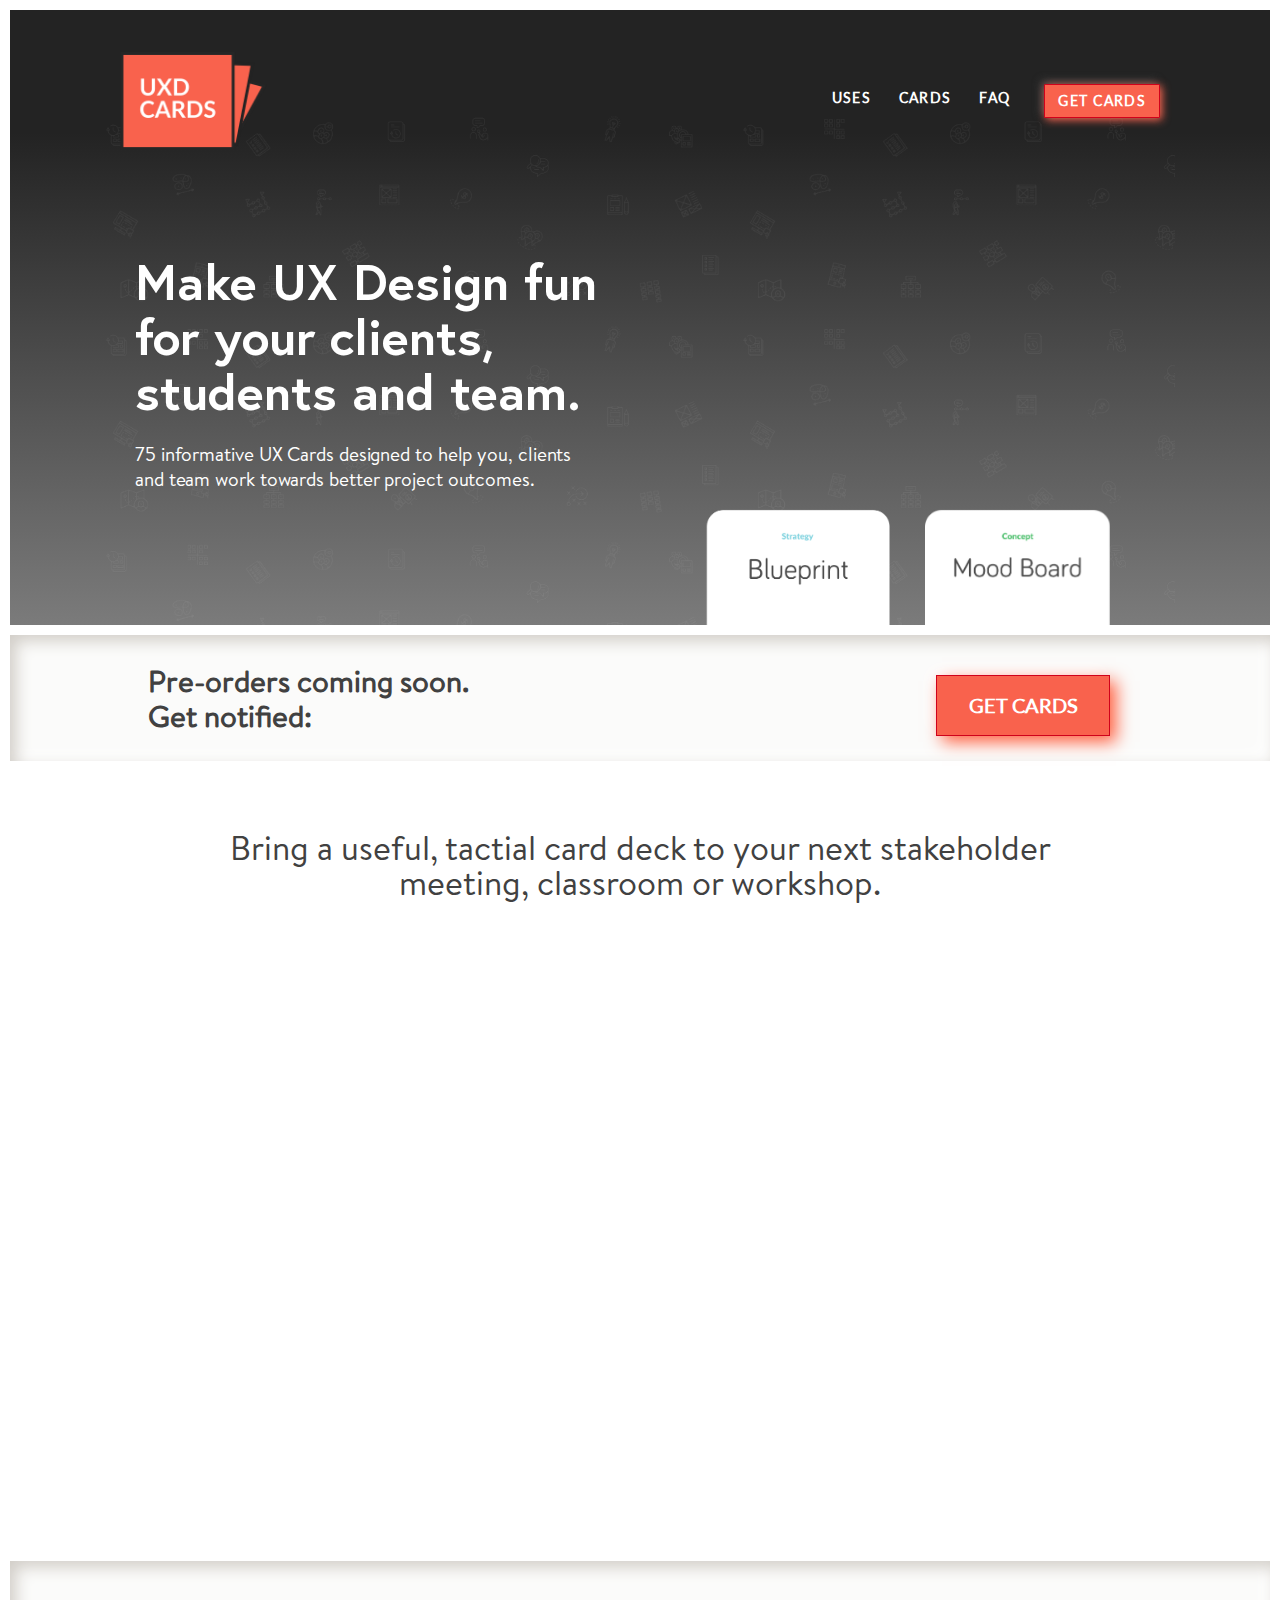
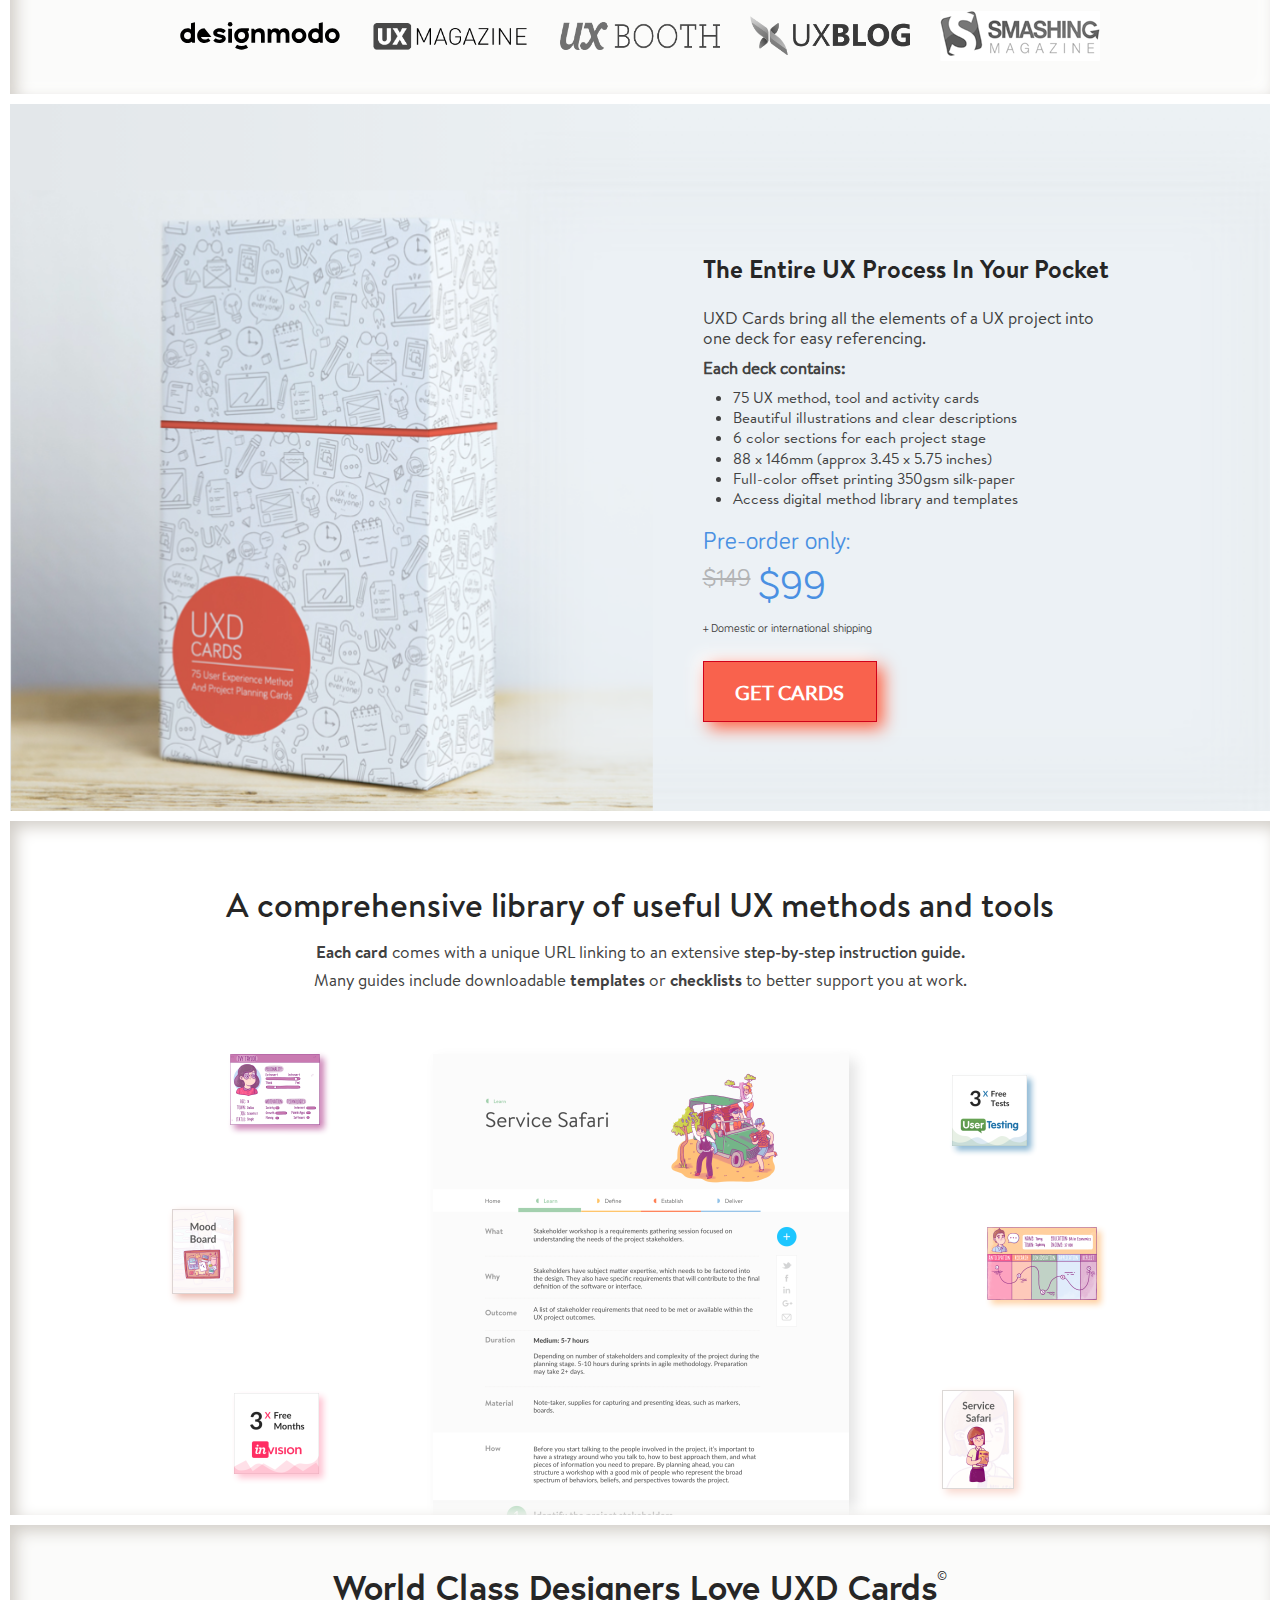
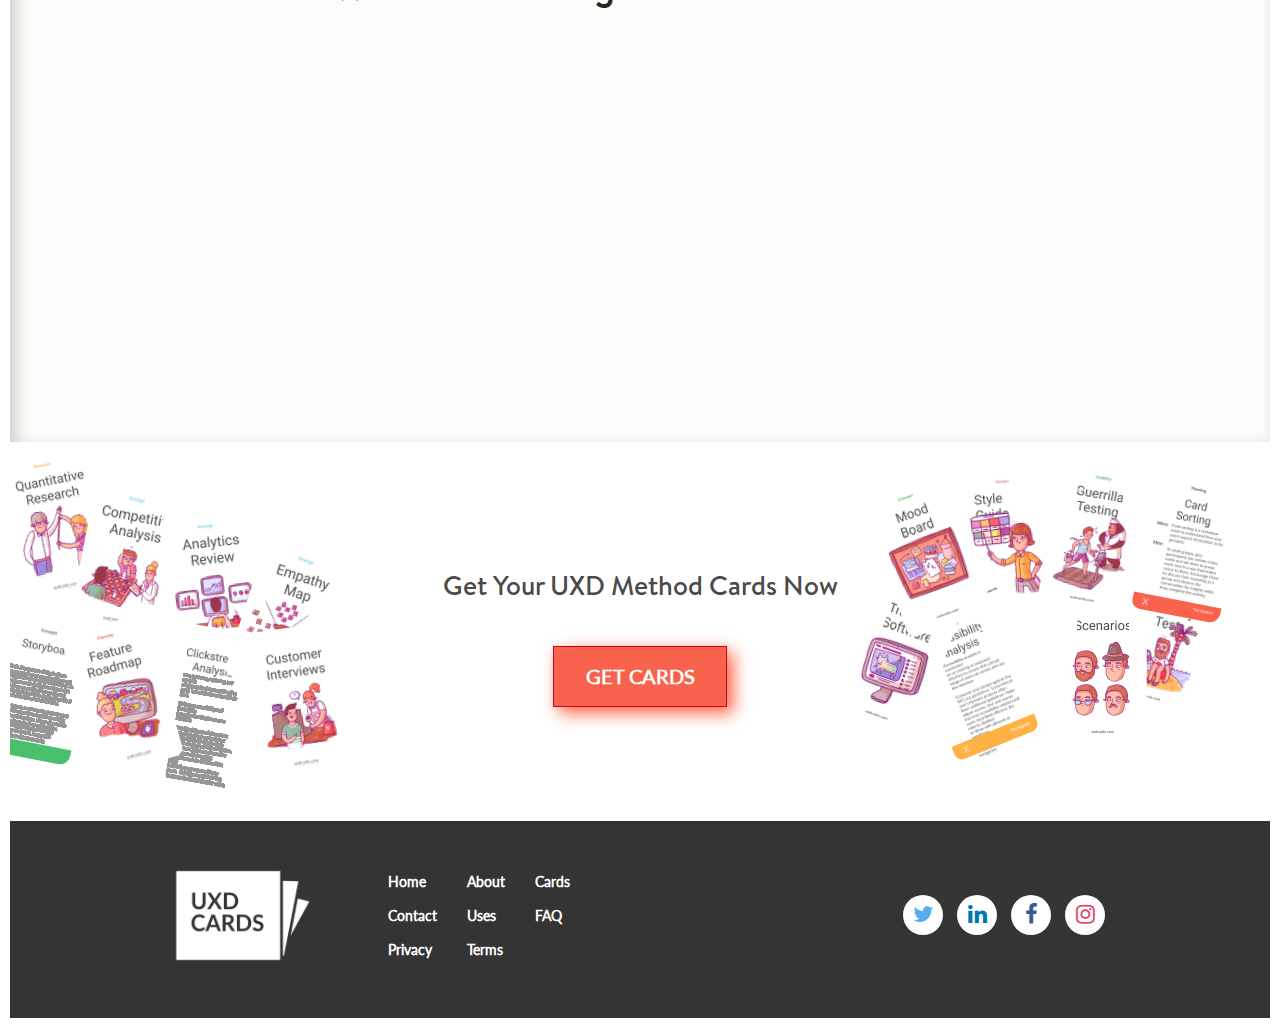
==== commit 40be03cd: "finally finished uses" ====
--- a/index.html
+++ b/index.html
@@ -48,7 +48,7 @@
                         <h3 class="heading-title  white-text wow fadeIn">Make UX Design fun<br> for your clients,<br>students and team.<br>
                         </h3>
                         <span class="sub-title brandontext-regular wow fadeIn">
-	                           75 informative UX Cards designed to help you, clients  and team work towards better project.
+	                           75 informative UX Cards designed to help you, clients<br> and team work towards better project outcomes.
                         </span>
                     </div>
                     <div class="col-sm-6">
@@ -102,31 +102,23 @@
                 <h4 class="brandontext-regular text-center video-title">Bring a useful, tactial card deck to your next stakeholder meeting, classroom or workshop.</h4>
             </div>
         </div>
-        <div class="row">
-            <div class="text-center wrapper-video">
-                <div class="col-sm-12">
-                    <a href="https://uxdcards.com?wvideo=t6k4o2a4k0">
-                        <img class="video_img" src="images/video-img.png" alt="video">
-                        <div>
-                        <button id="play-pause" onclick="changeStyle('play-pause')" aria-label="Play/Pause Button." class="btn neumorphic">
-                              <i id="play" class="material-icon">
-                                play_arrow
-                              </i>
-                              <i id="pause" class="material-icon">
-                                pause
-                              </i>
-                        </button>
-                        </div>
-                    </a>
-                    <div class="video_responsive_txt">
-                        <p class="ready_responsive europe_txt">Ready?</p>
-                        <button class="cards_btn">
-                            <a href="javascript:void(0)" data-toggle="modal" data-target="#notify" class="rounded-button">Get Cards</a>
-                        </button>
-                    </div>
-                </div>
-            </div>
-        </div>
+         <div class="row">
+            <div class="col-sm-12 video_row">
+                <div class="wistia_embed wistia_async_t6k4o2a4k0">&nbsp;</div>
+                <script charset="ISO-8859-1" src="http://fast.wistia.com/assets/external/E-v1.js" async></script>
+                <script>
+                    window._wq = window._wq || [];
+                    // target our video by the first 3 characters of the hashed ID
+                    _wq.push({ id: "t6k4o2a4k0", onReady: function(video) {}});
+                </script>
+                <div class="video_responsive_txt">
+                    <p class="ready_responsive europe_txt">Ready?</p>
+                    <button class="cards_btn">
+                        <a href="javascript:void(0)" data-toggle="modal" data-target="#notify" class="rounded-button">Get Cards</a>
+                    </button>
+                </div>
+            </div>
+        </div> 
     </div>
 </div>
 <div class="partners_section">
@@ -242,8 +234,8 @@
                 <div class="method_mb_div">
                     <h4 class="go_responsive">Go!</h4>
                     <h3 class="brandontext-regular methods_txt_mb">A comprehensive digtial library of useful methods, tools and freebies</h3>
-                    <p class="methods_p_mb brandontext-regular">Each card comes with a unique URL linking<br> to an extensive step-by-step instruction guide.</p>
-                    <p class="methods_p_mb brandontext-regular">Many guides include downloadable<br>templates or checklists to better support you at work.</p>
+                    <p class="methods_p_mb brandontext-regular">Each card comes with a unique URL linking to<br> an extensive step-by-step instruction guide.</p>
+                    <p class="methods_p_mb brandontext-regular">Many guides include downloadable templates<br> or checklists to better support you at work.</p>
                 </div>
                 <img class="main_img" src="images/main.png" alt="main">
                 <img class="positioned_img img7" src="images/7.png" alt="main">
@@ -258,7 +250,7 @@
 </div>
 <div class="testimonials testimonials2">
     <div class="container">
-        <h4 class="brandontext-regular testimonial_title">World Class Designers Love UXDCards&#169;</h4>
+        <h4 class="europe_txt testimonial_title">World Class Designers Love UXD Cards<sup class="brandontext-regular">&copy;</sup></h4>
         <div class="row testimonial-slider2">
             <div class="col-sm-4 testimonial">
                 <div class="comment wow fadeInUp" data-wow-delay="0.5s">
--- a/style.css
+++ b/style.css
@@ -1463,9 +1463,36 @@
 
 /*video section*/
 .video {
-    background: url(images/video_background.png) top center no-repeat;
-    background-size: cover;
     padding-bottom: 96px;
+}
+.video_row {
+    display: flex;
+    justify-content: center;
+}
+.wistia_embed {
+    width: 100%;
+    max-width:940px;
+    height:497px;
+}
+#wistia_chrome_25 #wistia_grid_31_wrapper .w-css-reset-tree svg {
+        width: 85px;
+        height: 62px;
+        font-size: 40px;
+        background: #F9624D;
+        border: 1px solid #D0021B;
+        border-radius: 10% / 50%;
+        color: white;
+        vertical-align: top;
+        -webkit-transition: .6s ease-in-out;
+        transition: .6s ease-in-out;
+        position: absolute;
+        right: 45%;
+        top: 44%;
+        background-repeat: no-repeat;
+        transition: 0.5s ease;
+        -webkit-box-shadow: -6px -6px 16px #ffffff, 6px 6px 16px #fc6147;
+        -moz-box-shadow: -6px -6px 16px #ffffff, 6px 6px 16px #fc6147;
+        box-shadow: -6px -6px 16px #ffffff, 6px 6px 16px #fc6147;
 }
 .video-title-responsive {
     display: none;
@@ -1492,6 +1519,16 @@
     color: #000000;
 }
 
+
+/* How the buttons behave when hovered over or focused on - this allows us to get rid of the default outline and indicate focus ourselves */
+.neumorphic:focus, #wistia_chrome_25 #wistia_grid_31_wrapper .w-css-reset-tree svg:hover{
+    border: 3px solid rgba(46, 74, 112, .75);
+    -webkit-box-shadow: -6px -6px 16px #ffffff, 6px 6px 16px #fc6147;
+    -moz-box-shadow: -6px -6px 16px #ffffff, 6px 6px 16px #fc6147;
+    box-shadow: -6px -6px 16px #ffffff, 6px 6px 16px #fc6147;
+    transition: 0.5s ease;
+}
+
 /*Partners Section*/
 
 .partners_row_responsive {
@@ -1549,7 +1586,6 @@
 .methods_txt {
     font-size: 34px;
     margin-top: 60px;
-    font-weight: bold;
     font-stretch: normal;
     font-style: normal;
     line-height: normal;
@@ -1588,11 +1624,36 @@
 }
 .positioned_img {
     position: absolute;
+    cursor: pointer;
+    animation-name: floating;
+    animation-duration: 3s;
+    animation-iteration-count: infinite;
+    animation-timing-function: ease-in-out;
+}
+@keyframes floating {
+   0% {
+    transform: translate(0);
+   } 
+   50% {
+    transform: translate(30%);
+   }
 }
 .main_img {
     position: relative;
     z-index: -1;
     top: 10px;
+     animation-name: sliding;
+    animation-duration: 3s;
+    animation-iteration-count: infinite;
+    animation-timing-function: ease-in-out;
+}
+@keyframes sliding {
+   0% {
+    transform: translate(0, 0);
+   } 
+   50% {
+    transform: translate(0,330px);
+   }
 }
 .img7 {
     top: 32%;
@@ -2048,7 +2109,7 @@
 
 .video-title {
     font-size: 34px;
-    font-weight: 600;
+    font-weight: normal;
     font-stretch: normal;
     font-style: normal;
     line-height: 1.03;
@@ -2119,13 +2180,13 @@
     line-height: 1.34;
     letter-spacing: normal;
     color: #414141;
-    list-style-type: circle;
+    list-style-type: disc;
 }
 .list-text-flash{
     width: 354px;
     height: 120px;
     margin-top: 12px;
-    padding-inline-start: 35px;
+    padding-inline-start: 30px;
 }
 .price {
     margin: 10px 0 8px;
@@ -2332,6 +2393,20 @@
     letter-spacing: normal;
     color: #7d8f99;
 }
+sup {
+  width: 14px;
+  height: 22px;
+  font-size: 12px;
+  top: -20px;
+  font-weight: normal;
+  font-stretch: normal;
+  font-style: normal;
+  line-height: normal;
+  letter-spacing: normal;
+  text-align: center;
+  color: #262626;
+}
+
 .mg-bottom-0 {
     margin-bottom: 0
 }
@@ -2344,12 +2419,12 @@
     font-family: 'BrandonText Regular';
     font-size: 14px;
     color: #576972;
-    margin-bottom: 3px
+    margin-bottom: 3px;
 }
 
 .content-select li a,
 .qty {
-    font-family: 'BrandonText Regular'
+    font-family: 'BrandonText Regular';
 }
 
 .testimonial .job {
@@ -4223,83 +4298,5 @@
     font-size: 18px;
 }
 
-.btn{
-    width: 85px;
-    height: 62px;
-    font-size: 40px;
-    border-radius: 10% / 50%;
-    border: none;
-    color: white;
-    vertical-align: top;
-    -webkit-transition: .6s ease-in-out;
-    transition: .6s ease-in-out;
-    position: absolute;
-    right: 45%;
-    top: 44%;
-    background-image: url("images/video-play.png");
-    background-repeat: no-repeat;
-}
-
-
-.btn:hover{
-    cursor: pointer;
-}
-
-.btn:focus{
-    /*  This is just so extra styles don't get in the way,
-        our border will take care of focus!  */
-    outline: none;
-}
-
-/* Important stuff for neumorphic styling */
-.neumorphic{
-    /*  Background is the background color inside button  */
-    background: #f9624d;
-
-    /*  The shadow around the buttons which make them look
-        vacuum-formed */
-    box-shadow: -6px -6px 16px #ffffff, 6px 6px 16px #fc6147;
-    border: 1px solid #d0021b;
-}
-
-/* How the buttons look when pressed down */
-.neumorphic-pressed{
-    background: #f9624d;
-    -webkit-box-shadow: -6px -6px 16px #ffffff, 6px 6px 16px #fc6147;
-    -moz-box-shadow: -6px -6px 16px #ffffff, 6px 6px 16px #fc6147;
-    box-shadow: -6px -6px 16px #ffffff, 6px 6px 16px #fc6147;
-}
-
-/* How the buttons behave when hovered over or focused on - this allows us to get rid of the default outline and indicate focus ourselves */
-.neumorphic:focus, .neumorphic:hover, .neumorphic:focus, .neumorphic:hover, .neumorphic-pressed:focus, .neumorphic-pressed:hover {
-    border: 3px solid rgba(46, 74, 112, .75);
-}
-
-/* Some stuff for Material icons, you can ignore this */
-.material-icon {
-    font-family: 'Material Icons';
-    font-weight: normal;
-    font-style: normal;
-    font-size: 40px;
-    display: inline-block;
-    line-height: 1;
-    text-transform: none;
-    letter-spacing: normal;
-    word-wrap: normal;
-    white-space: nowrap;
-    direction: ltr;
-
-    /* Support for all WebKit browsers. */
-    -webkit-font-smoothing: antialiased;
-    /* Support for Safari and Chrome. */
-    text-rendering: optimizeLegibility;
-    /* Support for Firefox. */
-    -moz-osx-font-smoothing: grayscale;
-    /* Support for IE. */
-    font-feature-settings: 'liga';
-}
-
-#pause {
-    color: #143664;
-    display: none;
-}
+
+
--- a/responsive.css
+++ b/responsive.css
@@ -131,6 +131,17 @@
 	.video {
 		padding-bottom: 53px;
 	}
+	.video .container {
+	    max-width: 292px;
+	    margin: 0 auto;
+	}
+	.video_row {
+    	display: block;
+   	}
+	.wistia_embed {
+	    max-width:292px;
+	    height:154px;
+	}
 	.video_responsive_txt{
 		font-weight: 400;
 	}
@@ -340,10 +351,10 @@
 
 	/*testimonials section*/
 	.testimonials {
-		height: 484px;
 		box-shadow: inset 2px 2px 10px #d1cdc7, inset -2px -2px 10px #ffffff;
 		border: 5px solid #ffffff;
 		background-color: #f3f2f1;
+		padding-top: 34px;
 	}
 	.testimonial_title {
 		width: 178px;
@@ -351,10 +362,15 @@
 		font-size: 24px;
 		line-height: 1.29;
 		text-align: left;
-		margin-left: 28px;
+		margin-left: 15px;
 		margin-bottom: 25px;
 		padding: 0;
 		color: #000000;
+	}
+	sup {
+		width: 11px;
+  		height: 17px;
+  		top: -15px;
 	}
 	.testimonial .comment {
 		width: 270px;
@@ -520,7 +536,7 @@
 		box-shadow: 6px 6px 16px #d1cdc7, -6px -6px 16px #ffffff;
 		border: 1px solid #ffffff;
 		background-color: #f7f7f7;
-		padding: 36px 0 65px 31px;
+		padding: 36px 0 65px 0px;
 		margin: 9px 0 14px;
 	}
 	.brainstorm_divs_mb img {
@@ -544,12 +560,16 @@
 	}
 
 	.list-text {
-		width: 235px;
+		width: 212px;
 		color: #000000;
 		font-size: 14px;
 		font-weight: 400;
 		line-height: 20px;
 		padding-inline-start: 0;
+	}
+	.block-collapse {
+		display: flex;
+		justify-content: center;
 	}
 	.list-text li span {
 		height: 25px;
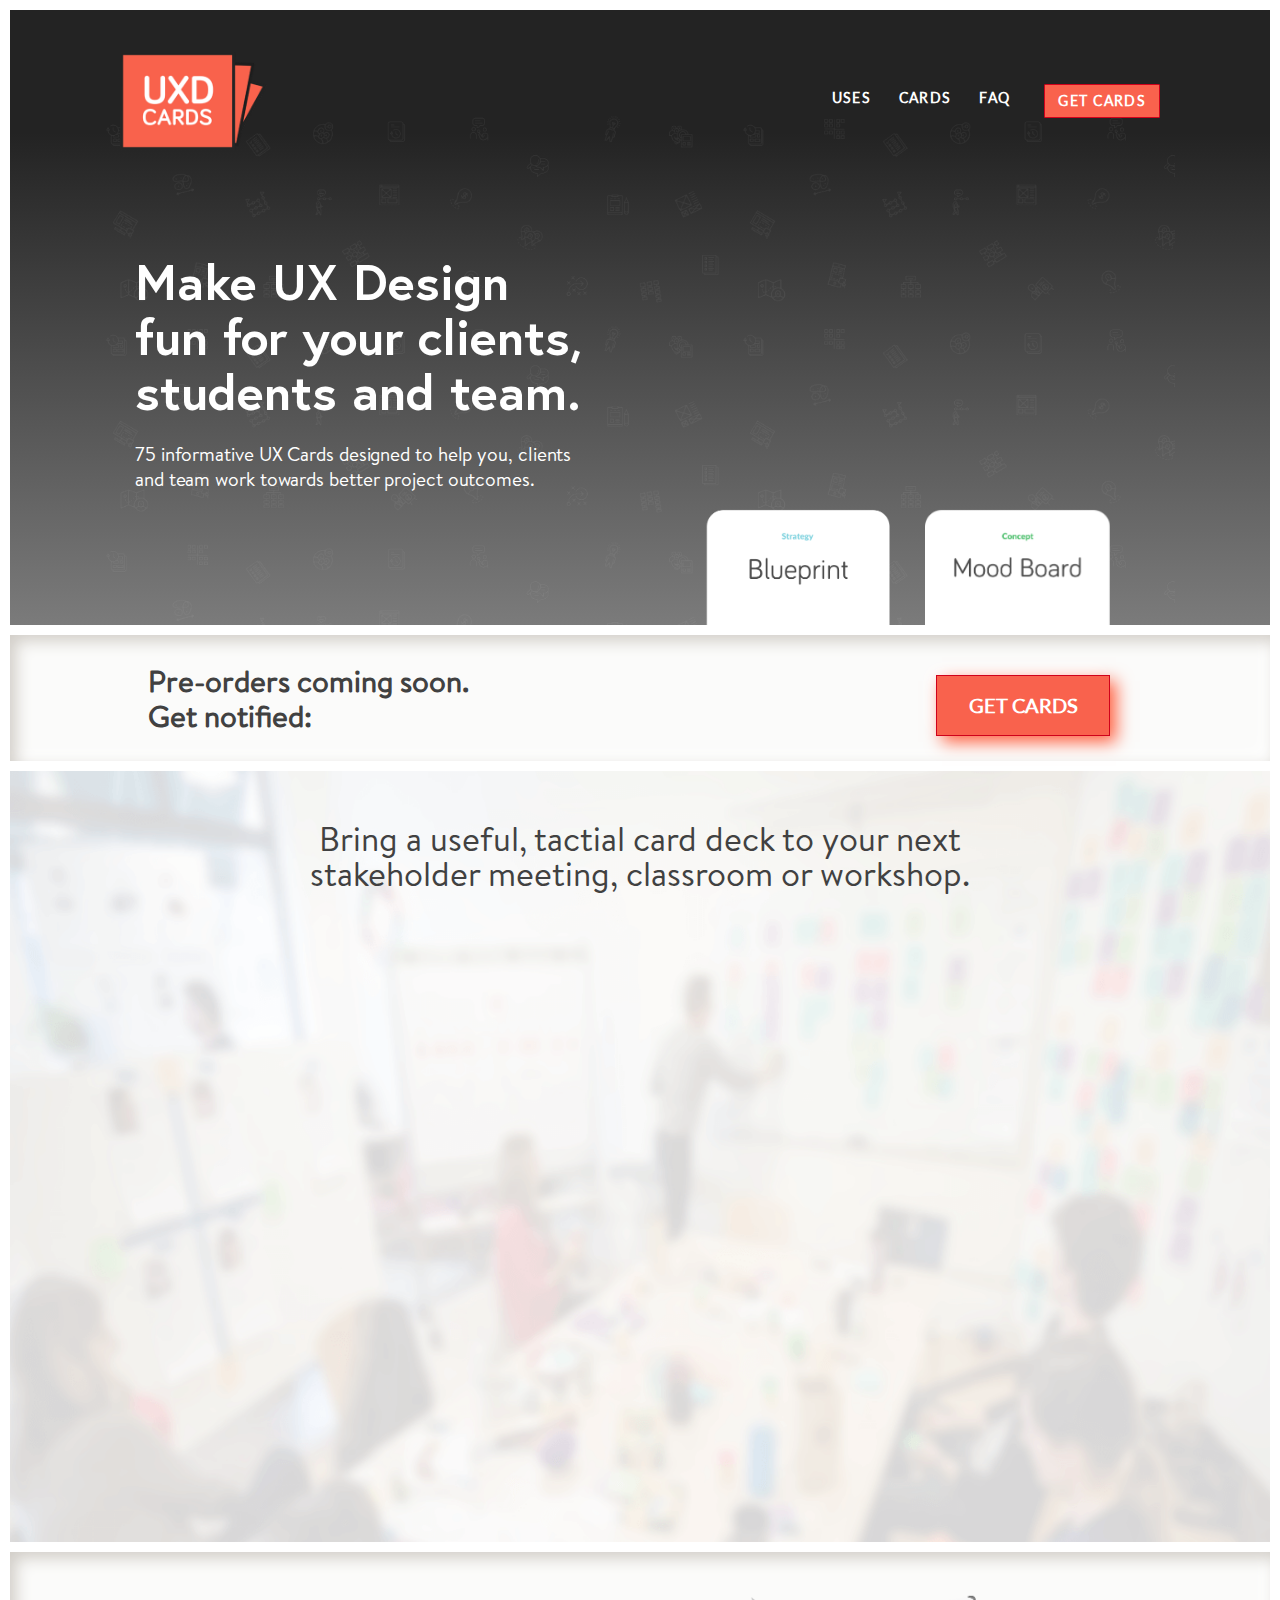
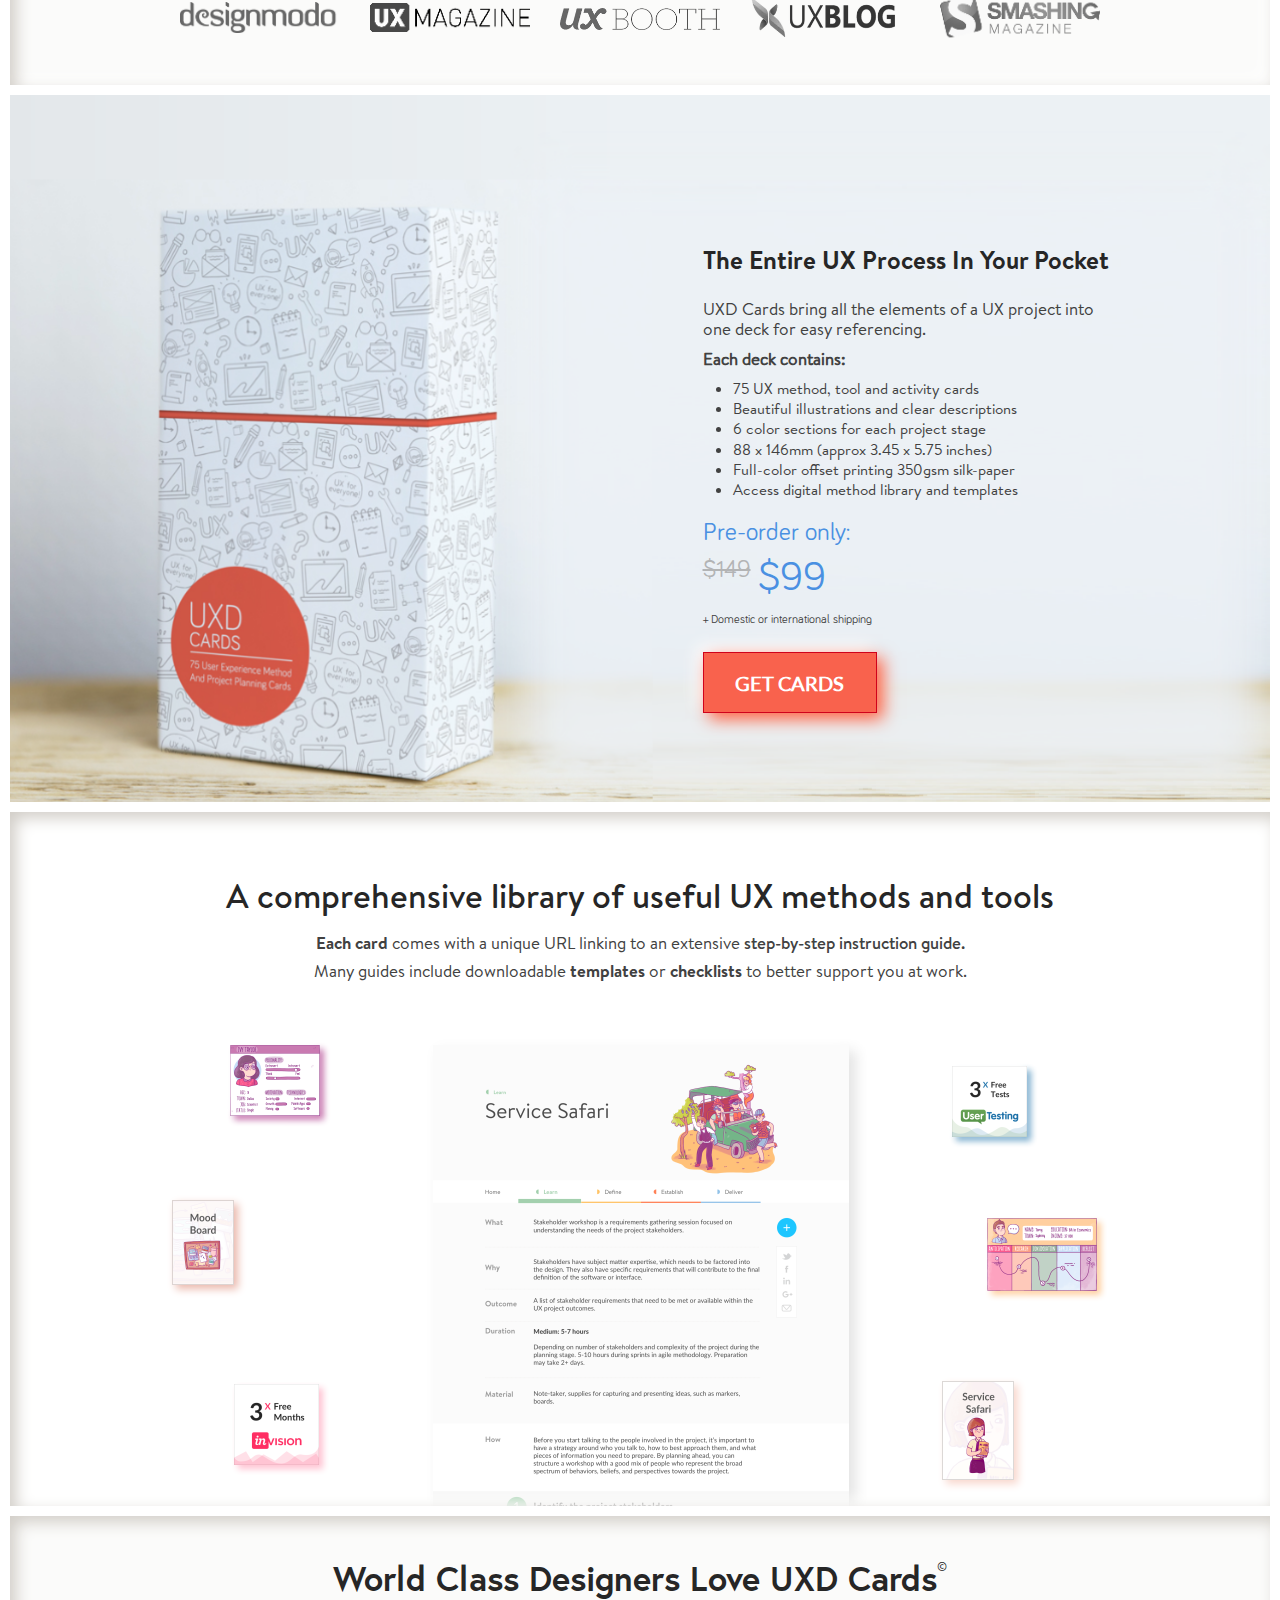
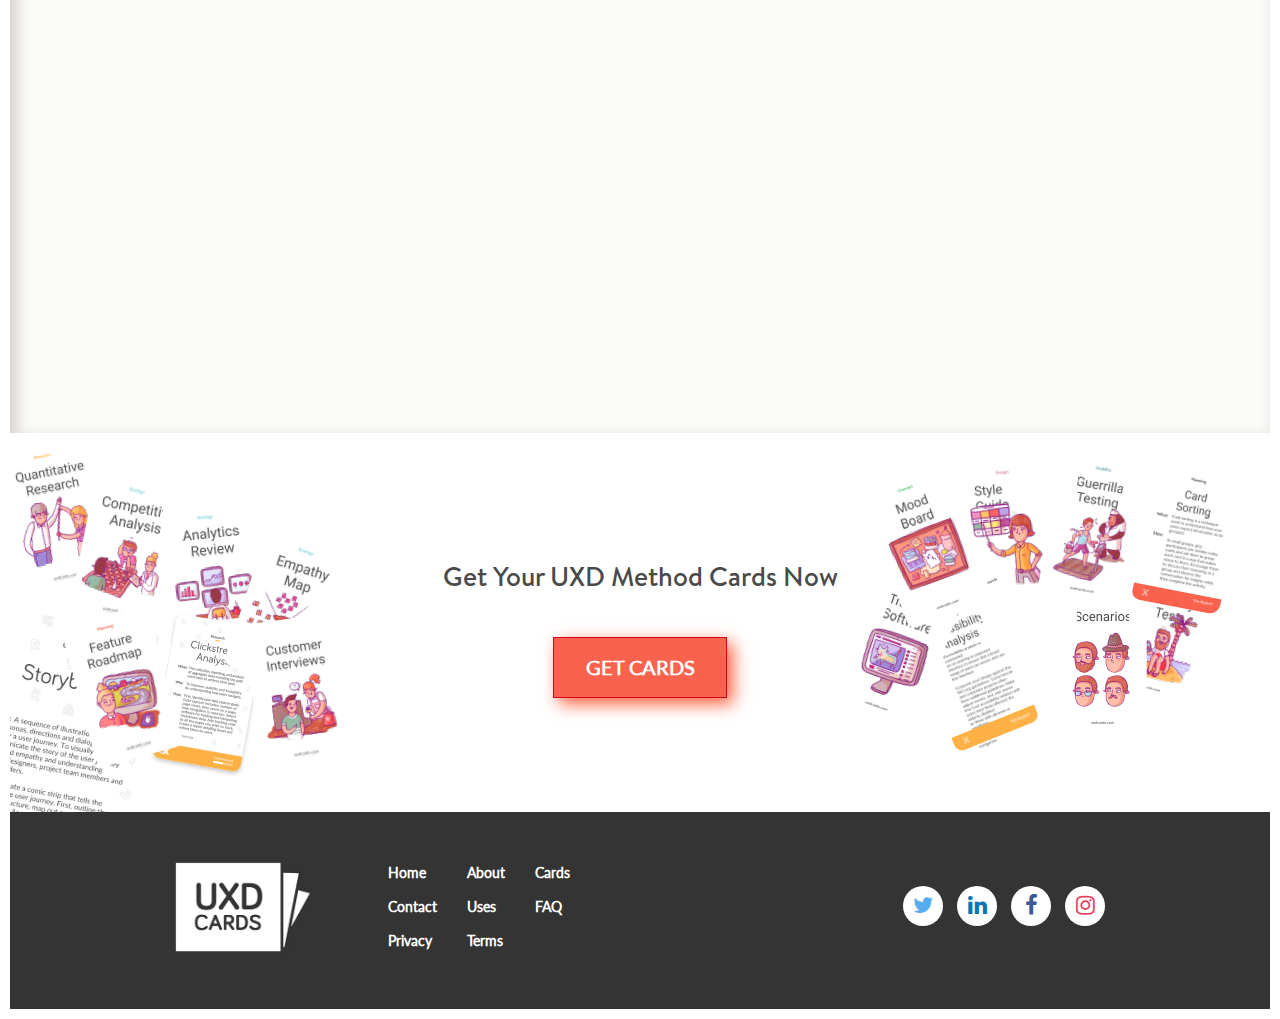
==== commit 6ab6f7dd: "changed partners logos and lots of things in home" ====
--- a/index.html
+++ b/index.html
@@ -45,7 +45,7 @@
             <div class="col-sm-12">
                 <div class="padded-container">
                     <div class="col-sm-6">
-                        <h3 class="heading-title  white-text wow fadeIn">Make UX Design fun<br> for your clients,<br>students and team.<br>
+                        <h3 class="heading-title  white-text wow fadeIn">Make UX Design<br> fun for your clients,<br>students and team.<br>
                         </h3>
                         <span class="sub-title brandontext-regular wow fadeIn">
 	                           75 informative UX Cards designed to help you, clients<br> and team work towards better project outcomes.
@@ -99,7 +99,7 @@
         <div class="row">
             <div class="col-sm-10 col-md-offset-1">
                 <h4 class="video-title-responsive europe_txt">Collaborate</h4>
-                <h4 class="brandontext-regular text-center video-title">Bring a useful, tactial card deck to your next stakeholder meeting, classroom or workshop.</h4>
+                <h4 class="brandontext-regular text-center video-title">Bring a useful, tactial card deck to your next<br> stakeholder meeting, classroom or workshop.</h4>
             </div>
         </div>
          <div class="row">
@@ -126,58 +126,40 @@
         <div class="row partners_row">
             <div class="col-sm-2">
                 <a  href="https://designmodo.com" data-wpel-link="internal"  target="_blank">
-                    <svg class="partners_svg" id="logo-text" viewBox="0 0 478 83"
-                    ><path d="M110.8 32.5c0-1.7 2.4-3.4 7.1-3.4 6 0 11.8 4.5 11.8 4.5l7.1-6.8s-5.3-7.9-18.1-7.9c-10.2 0-19.4 5.5-19.4 13.7 0 16 26.1 11 26.1 17 0 1.9-2.6 3.1-6.9 3.1-6.7 0-12-4.5-12-4.5l-7
-                     6.8c1.5 2.8 8.1 7.9 18.5 7.9 8.2 0 18.9-4.5 18.9-13.5 0-15.5-26.1-10.9-26.1-16.9zM310.8 19c-5.7 0-11
-                     3.9-13.4 6.8-2.6-4.2-7.2-6.8-13.5-6.8-5 0-8.8 2.9-11.2 5.4l-3.6-4.4h-7.2v41.7h11.1v-21.4c0-6.6 3.9-10.1 7.8-10.1
-                     4 0 7.9 2.1 7.9 9.3v22.3h11.2v-21.4c0-6.6 3.9-10.2 7.8-10.2 4 0 7.9 2.1 7.9 9.3v22.3h11.2v-26.4c0-9.1-5.7-16.4-16-16.4zM32.8
-                     22.6c-2.2-2.1-6.5-3.6-10.1-3.6-12.1 0-21.9 9.8-21.9 21.9 0 12.1 9.8 21.9 21.9 21.9 4.8 0 9.3-2.1 11.9-4.1l2.5 3h7.6v-60.6l-11.8 2.7-.1 18.8zm-10.1
-                     28.9c-5.9 0-10.7-4.8-10.7-10.7 0-5.9 4.8-10.7 10.7-10.7 4.3 0 8 2.5 9.7 6.2v9c-1.7 3.7-5.4 6.2-9.7 6.2zM355.6 18.9c-12.1 0-21.9 9.8-21.9 21.9 0
-                     12.1 9.8 21.9 21.9 21.9 12.1 0 21.9-9.8 21.9-21.9 0-12-9.8-21.9-21.9-21.9zm0 32.6c-5.9 0-10.7-4.8-10.7-10.7 0-5.9 4.8-10.7 10.7-10.7 5.9 0 10.7 4.8 10.7
-                     10.7 0 5.9-4.8 10.7-10.7 10.7zM455.1 18.9c-12.1 0-21.9 9.8-21.9 21.9 0 12.1 9.8 21.9 21.9 21.9 12.1 0 21.9-9.8 21.9-21.9 0-12-9.8-21.9-21.9-21.9zm0
-                     32.6c-5.9 0-10.7-4.8-10.7-10.7 0-5.9 4.8-10.7 10.7-10.7 5.9 0 10.7 4.8 10.7 10.7 0 5.9-4.8 10.7-10.7 10.7zM144.1 20h11.2v41.7h-11.2z">
-                    </path><circle cx="149.8" cy="7" r="6.8"></circle><path d="M184 72c-4.8 0-9.5-1.3-13.6-3.9l-5.7 9.2c5.8 3.6 12.5 5.5 19.3 5.5 6.8 0
-                    13.5-1.9 19.3-5.5l-5.7-9.2c-4.1 2.6-8.8 3.9-13.6 3.9zM414.7 22.6c-2.2-2.1-6.5-3.6-10.1-3.6-12.1 0-21.9 9.8-21.9 21.9 0 12.1 9.8 21.9
-                    21.9 21.9 4.8 0 9.3-2.1 11.9-4.1l2.5 3h7.6v-60.6l-11.8 2.6-.1 18.9zm-10.1 28.9c-5.9 0-10.7-4.8-10.7-10.7 0-5.9 4.8-10.7 10.7-10.7 4.3
-                    0 8 2.5 9.7 6.2v9c-1.7 3.7-5.4 6.2-9.7 6.2zM237.1 19c-6.1 0-10.7 3.1-12.8 5.7l-3.8-4.6h-7.2v41.7h11.2v-21.5c0-7 4.5-10.1 9.1-10.1 4.4 0
-                    8.4 2.1 8.4 9.3v22.3h11.2v-26.3c0-9.2-5.7-16.5-16.1-16.5zM205.9 25.3v-6.3h-21.9c-12.1 0-21.9 9.8-21.9 21.9 0 12.1 9.8 21.9 21.9 21.9 12.1
-                    0 21.9-9.8 21.9-21.9 0-4.6-1.4-8.9-3.9-12.4l3.9-3.2zm-21.9 26.2c-5.9 0-10.7-4.8-10.7-10.7 0-5.9 4.8-10.7 10.7-10.7 5.9 0 10.7 4.8 10.7 10.7 0
-                     5.9-4.8 10.7-10.7 10.7zM72.9 18.9c-12 0-21.6 9.1-21.6 22 0 13.2 9.7 22 22.8 22 9.3 0 16.9-6.6 16.9-6.6l-6.4-8s-4.9 4.2-10.9 4.2c-7.8 0-10.3-4.8-10.9-7.5h31.2c0-.3.1-2.7.
-                     1-3.1 0-11.2-6-23-21.2-23zm-10.1 17.8c.5-2.5 3.7-8.2 10.1-8.2 6.6 0 9.4 5.5 9.6 8.2h-19.7z"></path>
-                    </svg>
+                    <img class="partners_imgs" src="images/partners/designmodo.png" alt="Designmodo">
                 </a>
             </div>
             <div class="col-sm-2">
                 <a  href="https://uxmag.com/" data-wpel-link="internal"  target="_blank">
-                    <img class="partners_imgs" src="images/uxmag.png" alt="Uxmagazine">
+                    <img class="partners_imgs" src="images/partners/uxmagazine.png" alt="Uxmagazine">
                 </a>
             </div>
             <div class="col-sm-2">
                 <a  href="https://www.uxbooth.com/" data-wpel-link="internal"  target="_blank">
-                    <img class="partners_imgs" src="images/uxbooth.png" alt="Uxbooth">
+                    <img class="partners_imgs" src="images/partners/uxbooth.png" alt="Uxbooth">
                 </a>
             </div>
             <div class="col-sm-2">
                 <a  href="https://theuxblog.com/" data-wpel-link="internal"  target="_blank">
-                    <img class="partners_imgs" src="images/uxblog-logo.png" alt="Uxblog">
+                    <img class="partners_imgs" src="images/partners/uxblog.png" alt="Uxblog">
                 </a>
             </div>
             <div class="col-sm-2">
                 <a  href="https://www.smashingmagazine.com/" data-wpel-link="internal"  target="_blank">
-                    <img class="partners_imgs" src="images/smashmag.png" alt="Smashing Magazine">
+                    <img class="partners_imgs" src="images/partners/smashing.png" alt="Smashing Magazine">
                 </a>
             </div>
         </div>
         <div class="row partners_row_responsive">
             <div class="row">
                 <div class="col-xs-6 row_responsive_img">
-                    <img class="partners_imgs partners_imgs_top" src="images/1_1.png" alt="Designmodo">
-                    <img class="partners_imgs" src="images/1_2.png" alt="Uxmagazine">
+                    <img class="partners_imgs partners_imgs_top" src="images/partners/designmodo.png" alt="Designmodo">
+                    <img class="partners_imgs" src="images/partners/uxmagazine.png" alt="Uxmagazine">
             </div>
             
                 <div class="col-xs-6">
-                    <img class="partners_imgs partners_imgs_top" src="images/1_3.png" alt="Uxbooth">
-                    <img class="partners_imgs" src="images/1_4.png" alt="Uxblog">
+                    <img class="partners_imgs partners_imgs_top" src="images/partners/uxbooth.png" alt="Uxbooth">
+                    <img class="partners_imgs" src="images/partners/uxblog.png" alt="Uxblog">
                 </div>
             </div>
         </div>
@@ -971,7 +953,6 @@
     ga('send', 'pageview');
 </script>
 <script>
-
     $('.testimonial-slider2').slick({
         dots: false,
         infinite: true,
@@ -1045,9 +1026,6 @@
             pauseBtn.style.display = 'block';
         }
     }
-
-
 </script>
-
 </body>
 </html>
--- a/style.css
+++ b/style.css
@@ -25,7 +25,7 @@
 }
 
 #bs-example-navbar-collapse-1 .header_card:hover {
-    box-shadow: 0 0 11px rgba(33,33,33,.2);
+    box-shadow: 2px 2px 9px 0 #f9624d, -3px -3px 9px 0 #4a4a4a;
     transition: 0.5s;
 }
 
@@ -189,7 +189,6 @@
     margin-left: 20px;
     display: inline-block;
     line-height: 20px;
-    box-shadow: 2px 2px 9px 0 #f9624d, -3px -3px 9px 0 #4a4a4a;
     border: solid 1px #d0021b;
 }
 
@@ -1464,6 +1463,24 @@
 /*video section*/
 .video {
     padding-bottom: 96px;
+    background-image: url(images/video-bg.png);
+    background-repeat: no-repeat;
+    background-size: cover;
+}
+.video-title {
+    font-size: 34px;
+    font-weight: normal;
+    font-stretch: normal;
+    font-style: normal;
+    line-height: 1.03;
+    letter-spacing: normal;
+    text-align: center;
+    margin: 50px 0 58px;
+    color: #414141;
+}
+
+.wrapper-video .video_img {
+    opacity: 0.8;
 }
 .video_row {
     display: flex;
@@ -1471,10 +1488,10 @@
 }
 .wistia_embed {
     width: 100%;
-    max-width:940px;
+    max-width: 900px;
     height:497px;
 }
-#wistia_chrome_25 #wistia_grid_31_wrapper .w-css-reset-tree svg {
+/* #wistia_chrome_25 #wistia_grid_31_wrapper .w-css-reset-tree svg {
         width: 85px;
         height: 62px;
         font-size: 40px;
@@ -1493,7 +1510,7 @@
         -webkit-box-shadow: -6px -6px 16px #ffffff, 6px 6px 16px #fc6147;
         -moz-box-shadow: -6px -6px 16px #ffffff, 6px 6px 16px #fc6147;
         box-shadow: -6px -6px 16px #ffffff, 6px 6px 16px #fc6147;
-}
+} */
 .video-title-responsive {
     display: none;
     height: 23px;
@@ -1521,16 +1538,16 @@
 
 
 /* How the buttons behave when hovered over or focused on - this allows us to get rid of the default outline and indicate focus ourselves */
-.neumorphic:focus, #wistia_chrome_25 #wistia_grid_31_wrapper .w-css-reset-tree svg:hover{
+/* .neumorphic:focus, #wistia_chrome_25 #wistia_grid_31_wrapper .w-css-reset-tree svg:hover{
     border: 3px solid rgba(46, 74, 112, .75);
     -webkit-box-shadow: -6px -6px 16px #ffffff, 6px 6px 16px #fc6147;
     -moz-box-shadow: -6px -6px 16px #ffffff, 6px 6px 16px #fc6147;
     box-shadow: -6px -6px 16px #ffffff, 6px 6px 16px #fc6147;
     transition: 0.5s ease;
-}
+} */
+
 
 /*Partners Section*/
-
 .partners_row_responsive {
     display: none;
 }
@@ -1543,22 +1560,16 @@
     border-top: solid 10px #fff;
 }
 .partners_imgs:hover {
-    cursor: pointer;
+    transition: 0.5s;
     filter: grayscale(0);
 }
 .partners_imgs {
     filter: grayscale(1);
     transition: 0.5s;
-}
-.partners_svg {
-    vertical-align: middle;
-}
-.partners_svg:hover {
-    fill: #3260B1;
-    transition: 0.5s;
+    cursor: pointer;
 }
 .partners_row {
-    margin: 50px 0 15px;
+    margin: 37px 0px;
     display: flex;
     justify-content: center;
     align-items: center;
@@ -1960,7 +1971,9 @@
     border-bottom: 10px solid #ffffff;
     background-color: #f3f2f1;
     padding-top: 71px;
-}
+    height: 926px;
+}
+
 .block-cards .subtitle{
     margin-top:11px;
     margin-bottom: 52px;
@@ -2053,18 +2066,21 @@
     margin: 0;
     padding: 100px 0 37px
 }
+.hidden_sec {
+    position: absolute;
+    width: 100%;
+    top: 99%;
+}
 
 .card-now {
     position: absolute;
-    width: 100%;
-    bottom: 114px;
-    height: 200px
-}
-
-
-
-.video h3 {
-    color: #414141
+    width: 74%;
+    height: 297px;
+    top: 133%;
+    background: #fff;
+    z-index: 1;
+    background: linear-gradient(179deg, rgba(255, 255, 255, 0) 26%, #ffffff 60%);
+    left: 13%;
 }
 
 .price-title {
@@ -2107,21 +2123,6 @@
     margin-top: 12px;
 }
 
-.video-title {
-    font-size: 34px;
-    font-weight: normal;
-    font-stretch: normal;
-    font-style: normal;
-    line-height: 1.03;
-    letter-spacing: normal;
-    text-align: center;
-    margin: 59px 0 58px;
-    color: #414141;
-}
-
-.wrapper-video .video_img {
-    opacity: 0.8;
-}
 .play_btn {
     position: absolute;
     top: 40%;
@@ -2364,12 +2365,12 @@
     font-family: 'BrandonText Regular';
     width: 300px;
     height: 199px;
-    box-shadow: -6px -6px 16px 0 rgba(255, 255, 255, 0.5), 6px 6px 16px 0 rgba(209, 205, 199, 0.5);
     border: solid 1px #f3f2f1;
     padding: 20px 25px 35px 25px;
     background-color: #ffffff;
     position: relative;
 }
+
 
 .testimonial .comment:after{
     content: "";
@@ -2605,7 +2606,7 @@
     width:147px;
     height: 102px;
     display: block;
-    background: url(images/footer.png) center no-repeat;
+    background: url(images/uxd-logo-footer.png) center no-repeat;
     border: solid 3px #343434;
     background-size: contain;
     object-fit: cover;
@@ -3538,7 +3539,7 @@
     width: 147px;
     height: 101px;
     display: block;
-    background: url(images/header-logo.png) center no-repeat;
+    background: url(images/uxd-logo.png) center no-repeat;
     background-size: contain;
     object-fit: cover;
 }
--- a/responsive.css
+++ b/responsive.css
@@ -85,9 +85,6 @@
 		background-image: url(images/logo_mobile.png);
 	}
 
-	.abel_font{
-		font-family: Abel;
-	}
 	.home .collapse{
 		margin-bottom: 0;
 	}
@@ -110,9 +107,42 @@
 		line-height: 1.43;
 		font-weight: 400;
 	}
+	/*cards page mb*/
+
+	.cards_navbar{
+		padding-bottom:0;
+	}
+	.cards_txts_mb {
+		display: block;
+		margin-bottom: 70px;
+	}
+	.header_cards {
+		display: none;
+	}
+	.cards_txts_mb h3 {
+		height: 60px;
+		font-size: 24px;
+		font-family: 'Europe';
+		line-height: 31px;
+		margin:35px 0;
+	}
+	.cards_txts_mb .card_desc {
+		height: 55px;
+		font-size: 14px;
+		font-weight: 400;
+		line-height: 19px;
+		margin-bottom: 25px;
+	}
 	.cards_container .flycard img {
 		width: 89px;
 		height: 146px;
+	}
+	header .container.cards_container {
+		background: unset;
+	}
+	header.cards_header {
+		background: linear-gradient(to bottom, rgba(35, 35, 35, 1) 20%, rgba(145, 145, 145, 1) 120%);
+    	filter: progid: DXImageTransform.Microsoft.gradient( startColorstr='#232323', endColorstr='#919191', GradientType=0);
 	}
 	.cards_box {
 		padding-top: 0;
@@ -122,6 +152,22 @@
 	}
 	.card_position2 {
 		left: 55%;
+	}
+	.block_cards_section {
+    	height: unset;
+    	padding-top: 45px;
+    	padding-bottom: 156px;
+	}
+	.hid_mb {
+    	display: none;
+	}
+	.hidden_sec {
+    	top: 100%;
+	}
+	.card-now {
+	    width: 66%;
+	    top: 363%;
+	    left: 17%;
 	}
 
 	/*video section*/
@@ -324,13 +370,13 @@
 		display: none;
 	}
 	
-		.img7 {
-			height: 53px;
-			transform: rotate(-12deg);
-			top: 92%;
-			left: 7%;
-			z-index: -1;
-			width: 67px;
+	.img7 {
+		height: 53px;
+		transform: rotate(-12deg);
+		top: 92%;
+		left: 7%;
+		z-index: -1;
+		width: 67px;
 	}
 	.img10 {
 		width: 67px;
@@ -506,7 +552,11 @@
 	}
 
 	 header .uses_container {
-		 background: none;
+		background: none;
+	 }
+	 header.uses-header {
+	 	background: linear-gradient(to bottom, rgba(35, 35, 35, 1) 20%, rgba(145, 145, 145, 1) 120%);
+    	filter: progid: DXImageTransform.Microsoft.gradient( startColorstr='#232323', endColorstr='#919191', GradientType=0);
 	 }
 	.uses-header-title {
 		height: 31px;
@@ -672,31 +722,6 @@
 	}
 
 
-	/*cards page mb*/
-
-	.cards_navbar{
-		padding-bottom:0;
-	}
-	.cards_txts_mb {
-		display: block;
-	}
-	.header_cards {
-		display: none;
-	}
-	.cards_txts_mb h3 {
-		height: 60px;
-		font-size: 24px;
-		font-family: 'Europe';
-		line-height: 31px;
-		margin:35px 0;
-	}
-	.cards_txts_mb .card_desc {
-		height: 55px;
-		font-size: 14px;
-		font-weight: 400;
-		line-height: 19px;
-		margin-bottom: 25px;
-	}
 
 	/*checkout page mb*/
 	.select_section .payment-container, .address_section .payment-container, .payment_section .payment-container {
@@ -1508,7 +1533,8 @@
 		display: none;
 	}
 	.confirm_main_txt_mb {
-		 display:block;
+		display:block;
+		padding-bottom: 82px;
 	}
 
 	.header_conf_title {
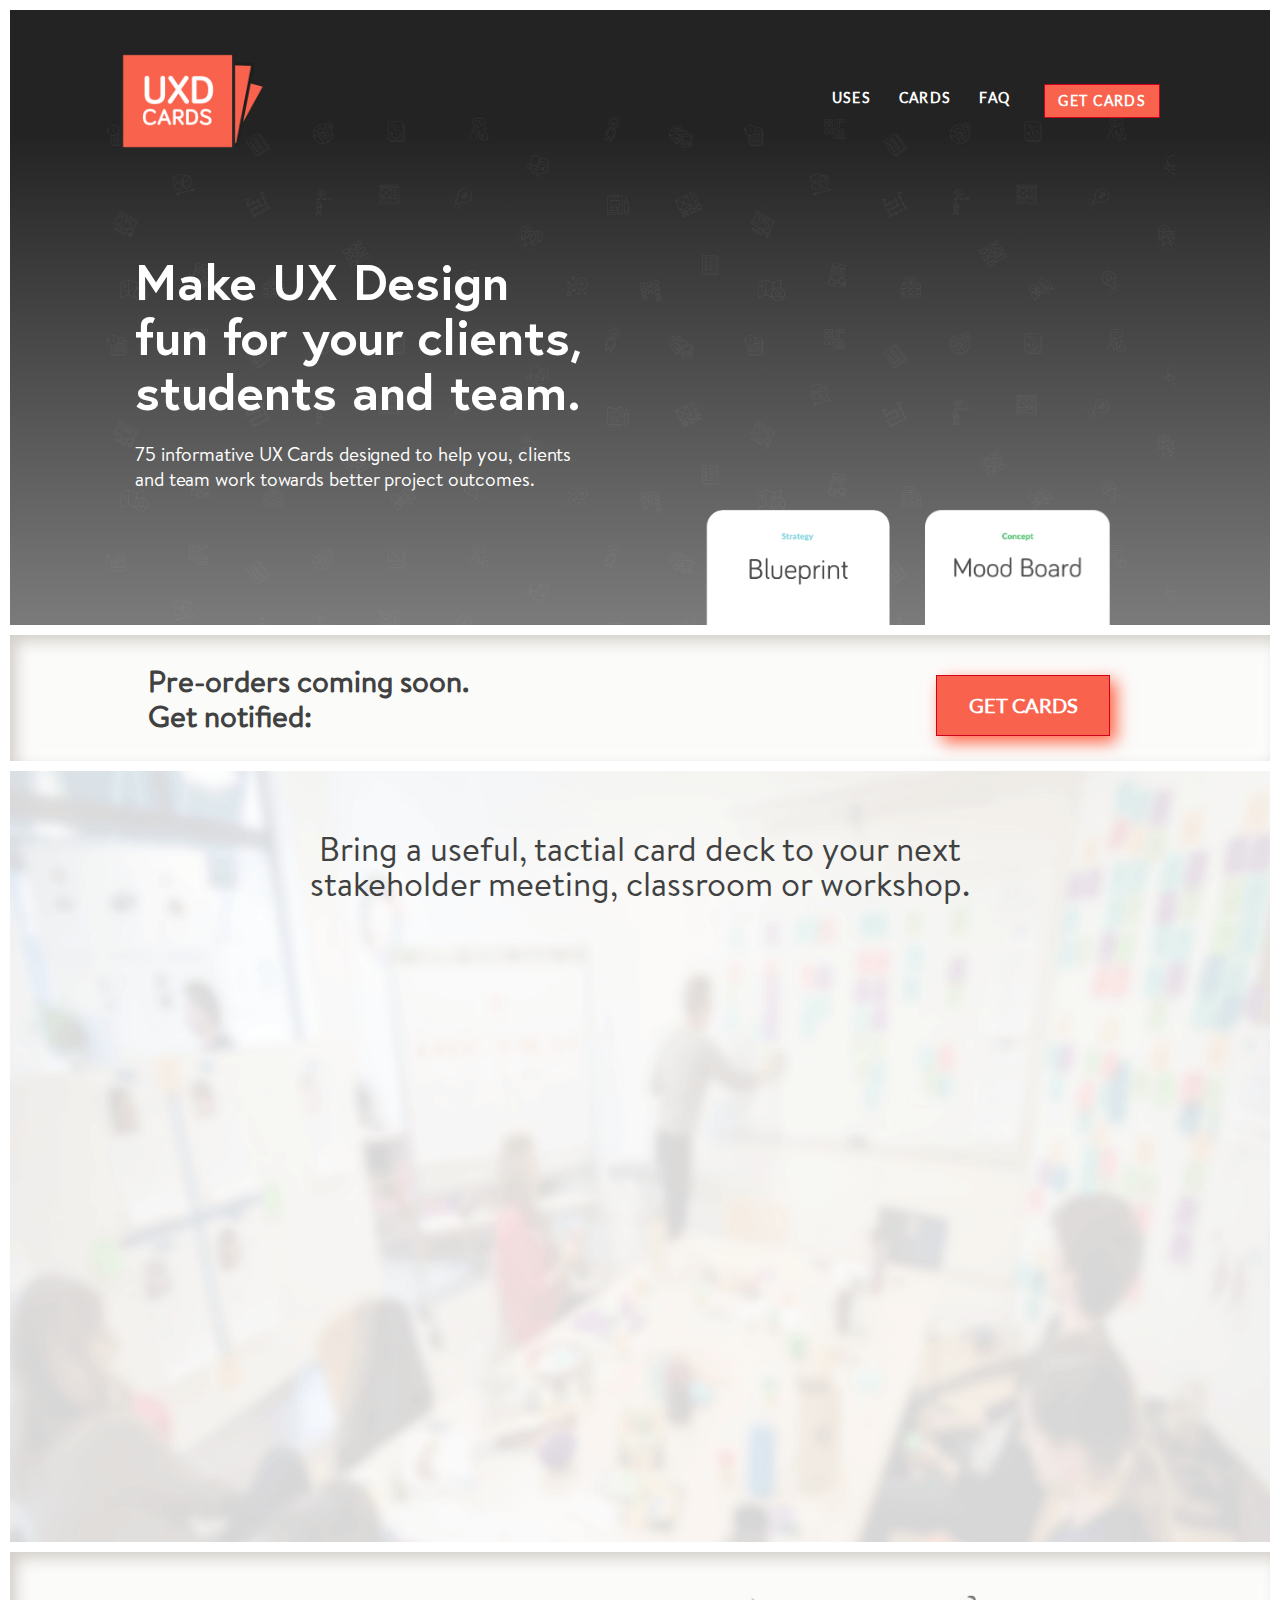
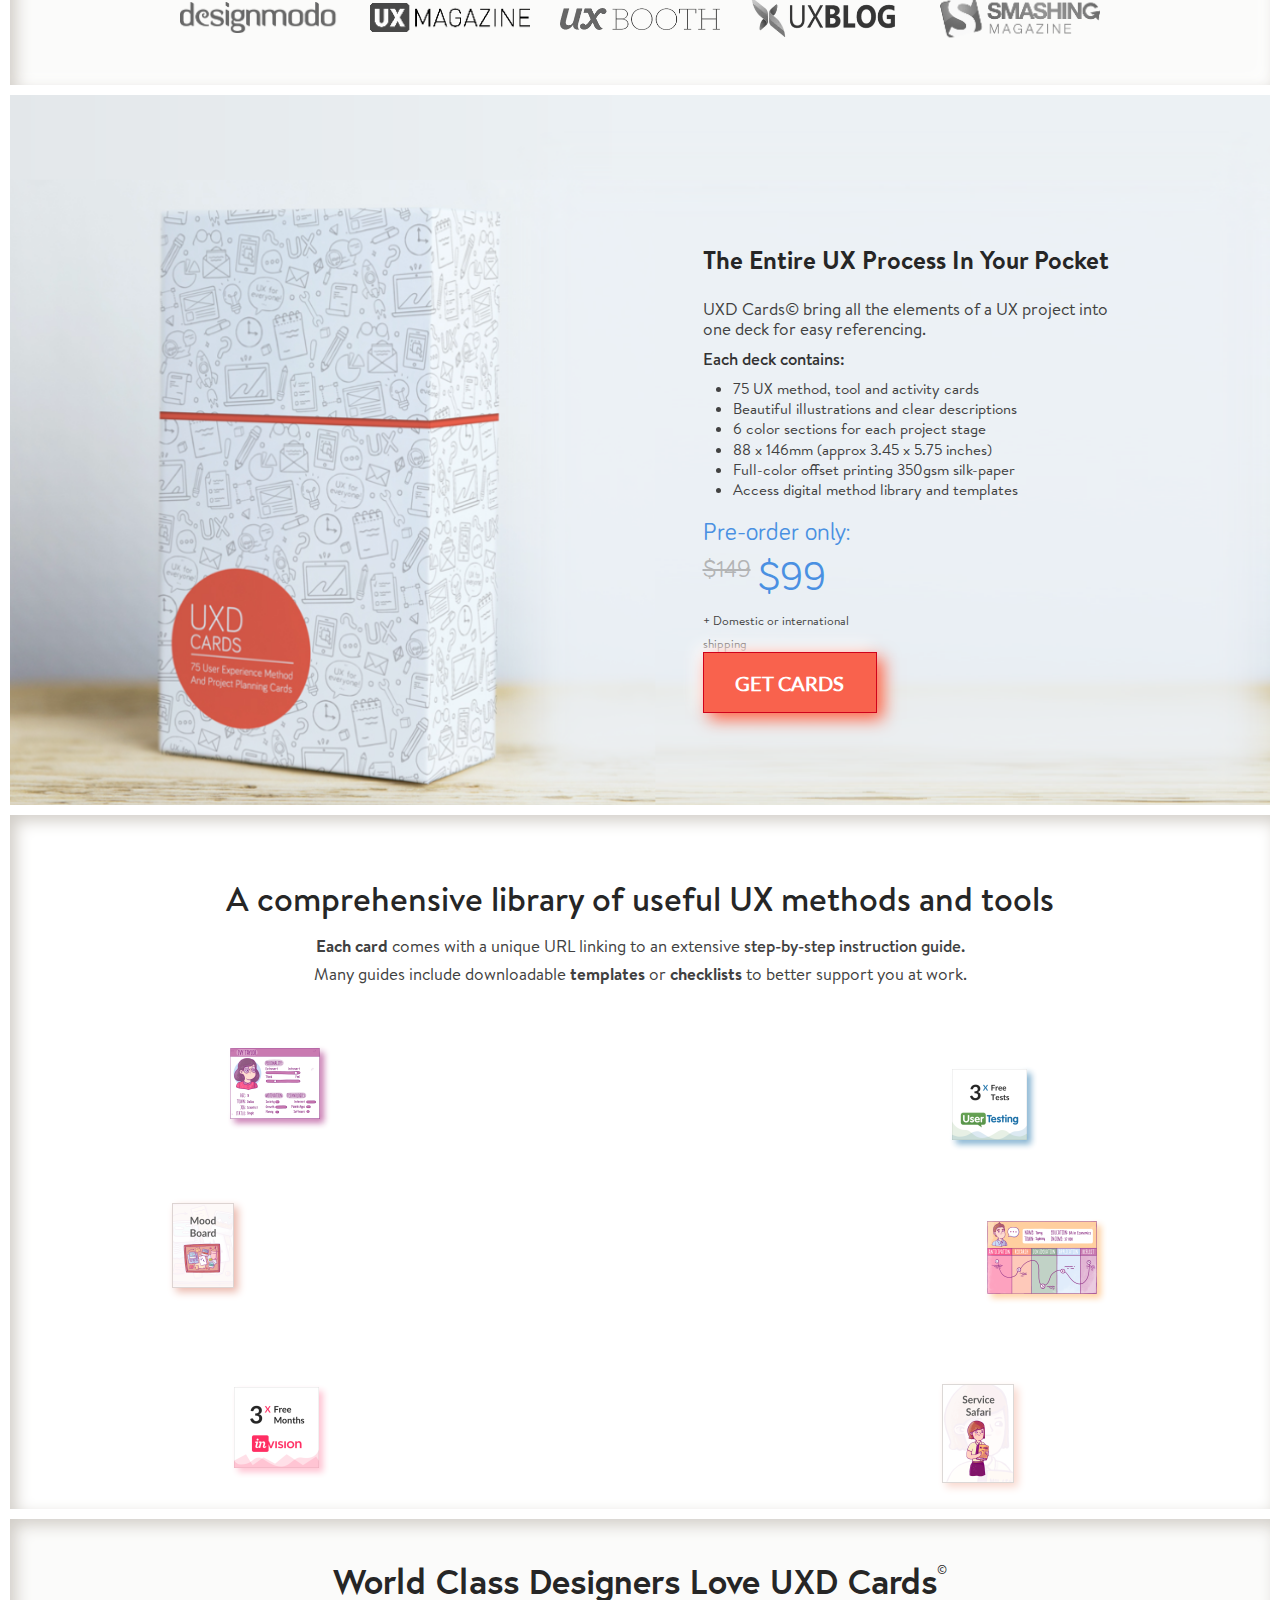
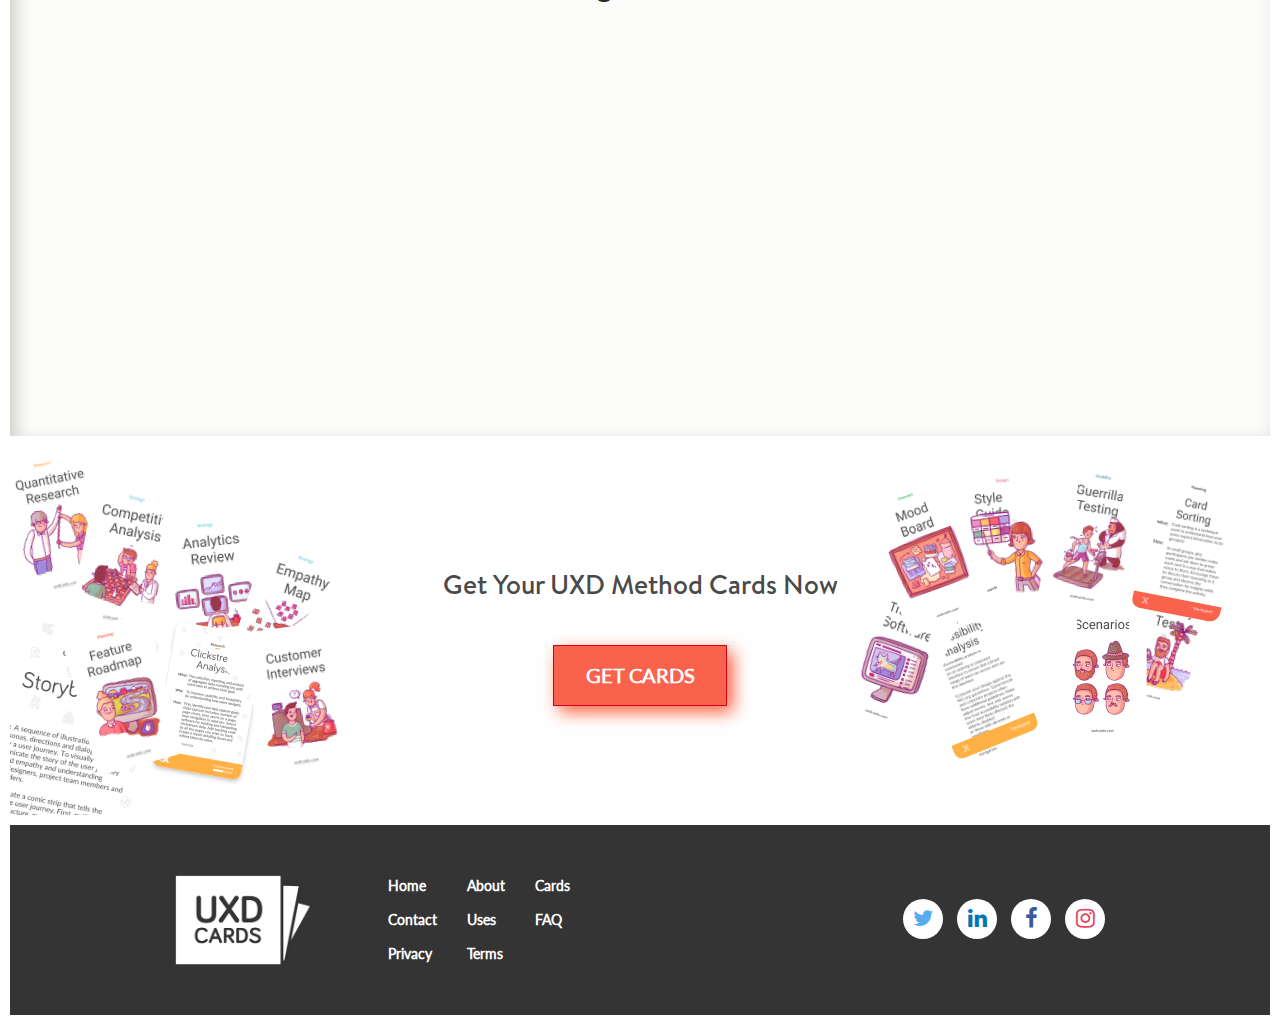
==== commit 7870e430: "little changes" ====
--- a/index.html
+++ b/index.html
@@ -173,8 +173,8 @@
                     <p class="steady">Steady..</p>
                     <h3 class="brandontext-regular entire-title">The Entire UX Process In Your Pocket</h3>
                     <div class="text-flash-cards">
-                        <p>UXD Cards bring all the elements of a UX project into one deck for easy referencing.</p>
-                        <p class="contains_bold">Each deck contains:</p>
+                        <p class="flash_txt">UXD Cards&copy; bring all the elements of a UX project into one deck for easy referencing.</p>
+                        <p class="contains_bold med_txt">Each deck contains:</p>
                     </div>
                     <ul class="list-text-flash">
                         <li>75 UX method, tool and activity cards</li>
@@ -219,7 +219,7 @@
                     <p class="methods_p_mb brandontext-regular">Each card comes with a unique URL linking to<br> an extensive step-by-step instruction guide.</p>
                     <p class="methods_p_mb brandontext-regular">Many guides include downloadable templates<br> or checklists to better support you at work.</p>
                 </div>
-                <img class="main_img" src="images/main.png" alt="main">
+                <img class="main_img wow slideInUp" src="images/main.png" alt="main">
                 <img class="positioned_img img7" src="images/7.png" alt="main">
                 <img class="positioned_img img8" src="images/8.png" alt="main">
                 <img class="positioned_img img9" src="images/9.png" alt="main">
@@ -941,7 +941,7 @@
 <script>
     new WOW().init();
 </script>
-<script type="text/javascript">
+<!-- <script type="text/javascript">
     window.heap=window.heap||[],heap.load=function(e,t){window.heap.appid=e,window.heap.config=t=t||{};var r=t.forceSSL||"https:"===document.location.protocol,a=document.createElement("script");a.type="text/javascript",a.async=!0,a.src=(r?"https:":"http:")+"//cdn.heapanalytics.com/js/heap-"+e+".js";var n=document.getElementsByTagName("script")[0];n.parentNode.insertBefore(a,n);for(var o=function(e){return function(){heap.push([e].concat(Array.prototype.slice.call(arguments,0)))}},p=["addEventProperties","addUserProperties","clearEventProperties","identify","removeEventProperty","setEventProperties","track","unsetEventProperty"],c=0;c<p.length;c++)heap[p[c]]=o(p[c])};
     heap.load("1101135621");
     (function(i,s,o,g,r,a,m){i['GoogleAnalyticsObject']=r;i[r]=i[r]||function(){
@@ -951,7 +951,7 @@
 
     ga('create', 'UA-89303361-1', 'auto');
     ga('send', 'pageview');
-</script>
+</script> -->
 <script>
     $('.testimonial-slider2').slick({
         dots: false,
@@ -959,15 +959,15 @@
         arrows: false,
         autoplay: true,
         pauseOnHover: true,
-        speed: 1000,
+        autoplaySpeed: 5000,
         slidesToShow: 3,
-        slidesToScroll: 4,
+        slidesToScroll: 3,
         responsive: [
             {
                 breakpoint: 1024,
                 settings: {
-                    slidesToShow: 3,
-                    slidesToScroll: 3,
+                    slidesToShow: 2,
+                    slidesToScroll: 2,
                     infinite: true,
                     dots: false,
                 }
@@ -977,6 +977,15 @@
                 settings: {
                     slidesToShow: 2,
                     slidesToScroll: 2,
+                    infinite: true,
+                    dots: false,
+                }
+            },
+            {
+                breakpoint: 680,
+                settings: {
+                    slidesToShow: 1,
+                    slidesToScroll: 1,
                     infinite: true,
                     dots: false,
                 }
--- a/style.css
+++ b/style.css
@@ -1462,7 +1462,7 @@
 
 /*video section*/
 .video {
-    padding-bottom: 96px;
+    padding-bottom: 84px;
     background-image: url(images/video-bg.png);
     background-repeat: no-repeat;
     background-size: cover;
@@ -1475,7 +1475,7 @@
     line-height: 1.03;
     letter-spacing: normal;
     text-align: center;
-    margin: 50px 0 58px;
+    margin: 60px 0;
     color: #414141;
 }
 
@@ -1641,31 +1641,13 @@
     animation-iteration-count: infinite;
     animation-timing-function: ease-in-out;
 }
-@keyframes floating {
-   0% {
-    transform: translate(0);
-   } 
-   50% {
-    transform: translate(30%);
-   }
-}
+
 .main_img {
     position: relative;
     z-index: -1;
     top: 10px;
-     animation-name: sliding;
-    animation-duration: 3s;
-    animation-iteration-count: infinite;
-    animation-timing-function: ease-in-out;
-}
-@keyframes sliding {
-   0% {
-    transform: translate(0, 0);
-   } 
-   50% {
-    transform: translate(0,330px);
-   }
-}
+}
+
 .img7 {
     top: 32%;
     left: 14%;
@@ -2134,7 +2116,7 @@
 }
 
 .flash-cards-ux {
-    height: 707px;
+    height: 710px;
     background-image: url("images/uxprocess.png");
     background-repeat: no-repeat;
     background-size: cover;
@@ -2223,7 +2205,6 @@
 .domestic_txt {
     width: 189px;
     height: 23px;
-    font-family: 'Bariol Regular';
     font-size: 12px;
     font-weight: normal;
     font-stretch: normal;
@@ -2239,17 +2220,18 @@
     height: 68.4px;
 }
 
-.text-flash-cards p {
+.flash_txt {
     font-family: 'BrandonText Regular';
     font-size: 17px;
     font-stretch: normal;
     font-style: normal;
+    letter-spacing: normal;
     line-height: 1.18;
-    letter-spacing: normal;
     color: #414141;
 }
 .contains_bold {
-    font-weight: bold;
+    font-size: 17px;
+    line-height: 20px;
 }
 /*.flash-cards-ux .price span:first-child {
     display: inline-block;
@@ -2589,8 +2571,7 @@
 
 footer {
     background-color: #343434;
-    padding-top: 44px;
-    padding-bottom: 51px;
+    padding: 44px 0;
     font-family: 'BrandonText Regular';
 }
 footer .container {
@@ -4207,9 +4188,11 @@
 .block-view {
     background: #fff;
     position: relative;
-    padding: 114px 0;
+    padding: 109px 0;
     overflow: hidden;
     z-index:999;
+    border-top: 10px solid #fff;
+    border-bottom: 10px solid #fff;
 }
 
 
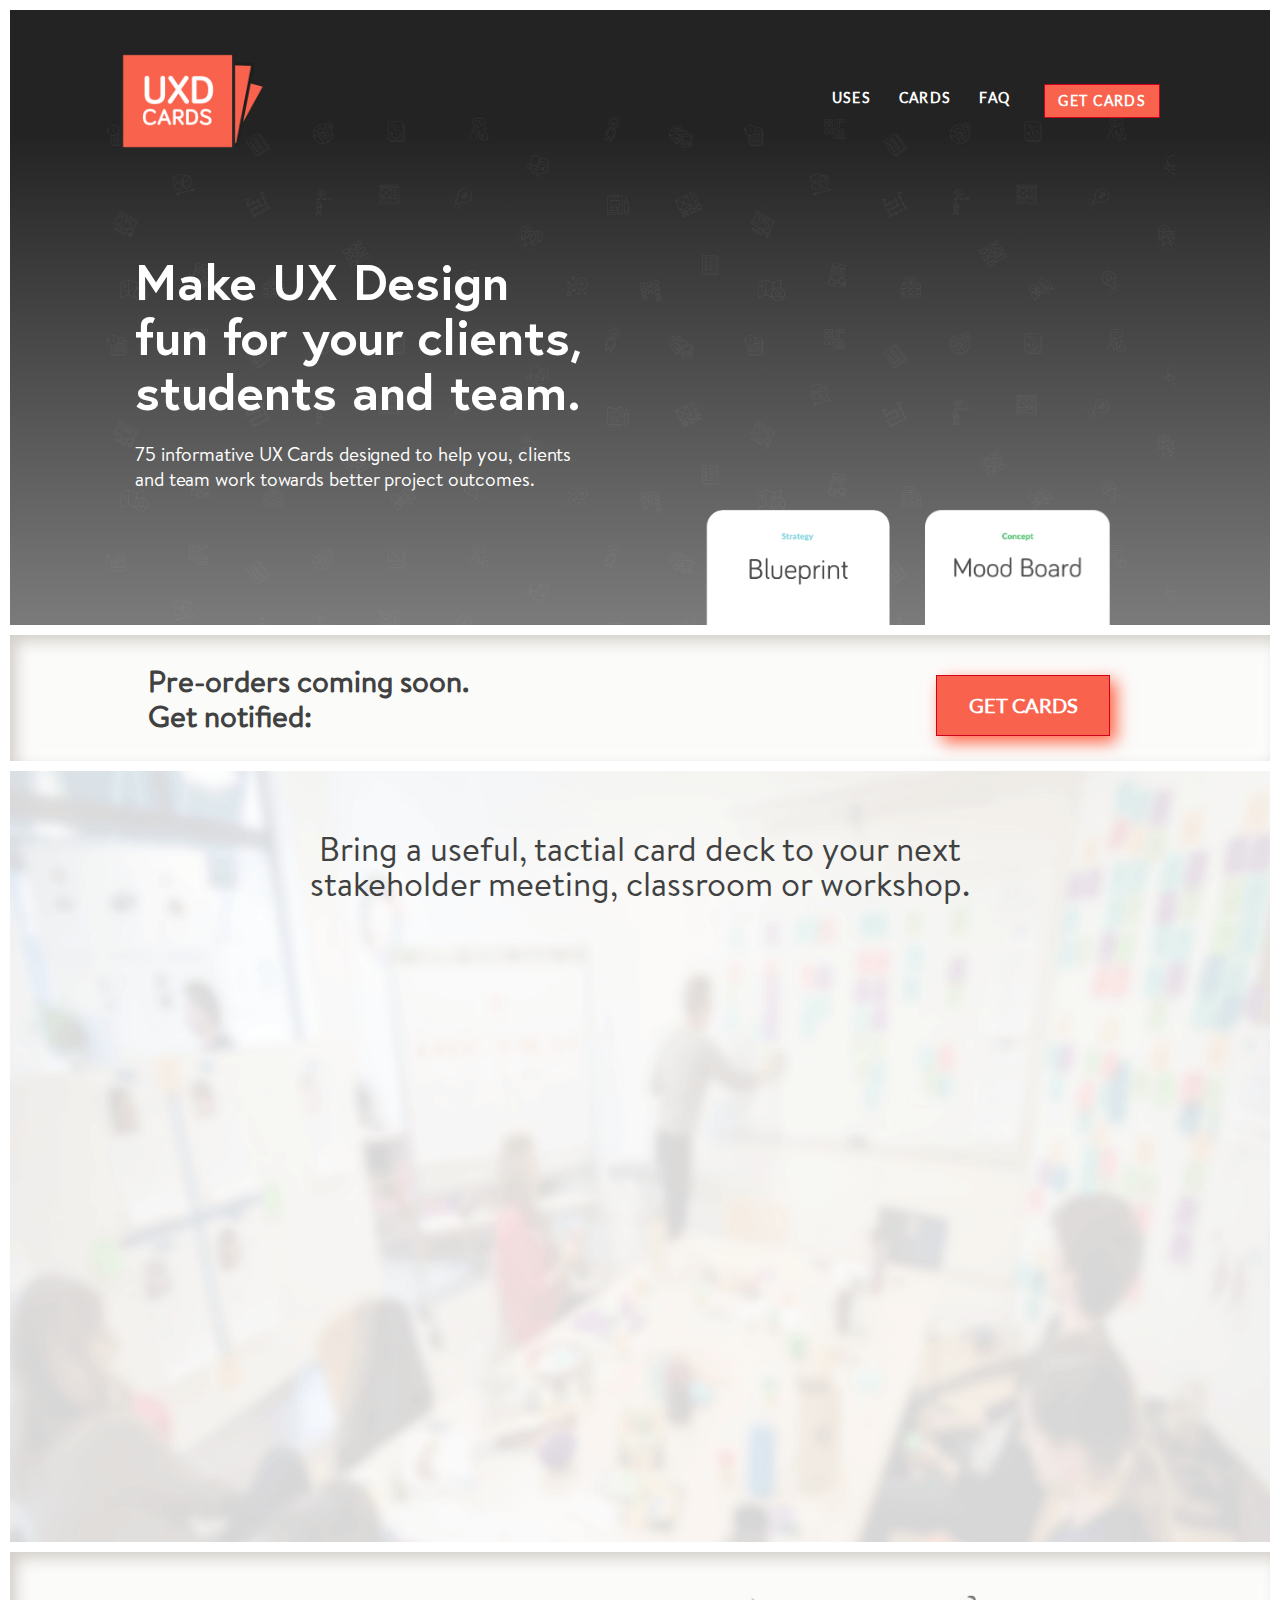
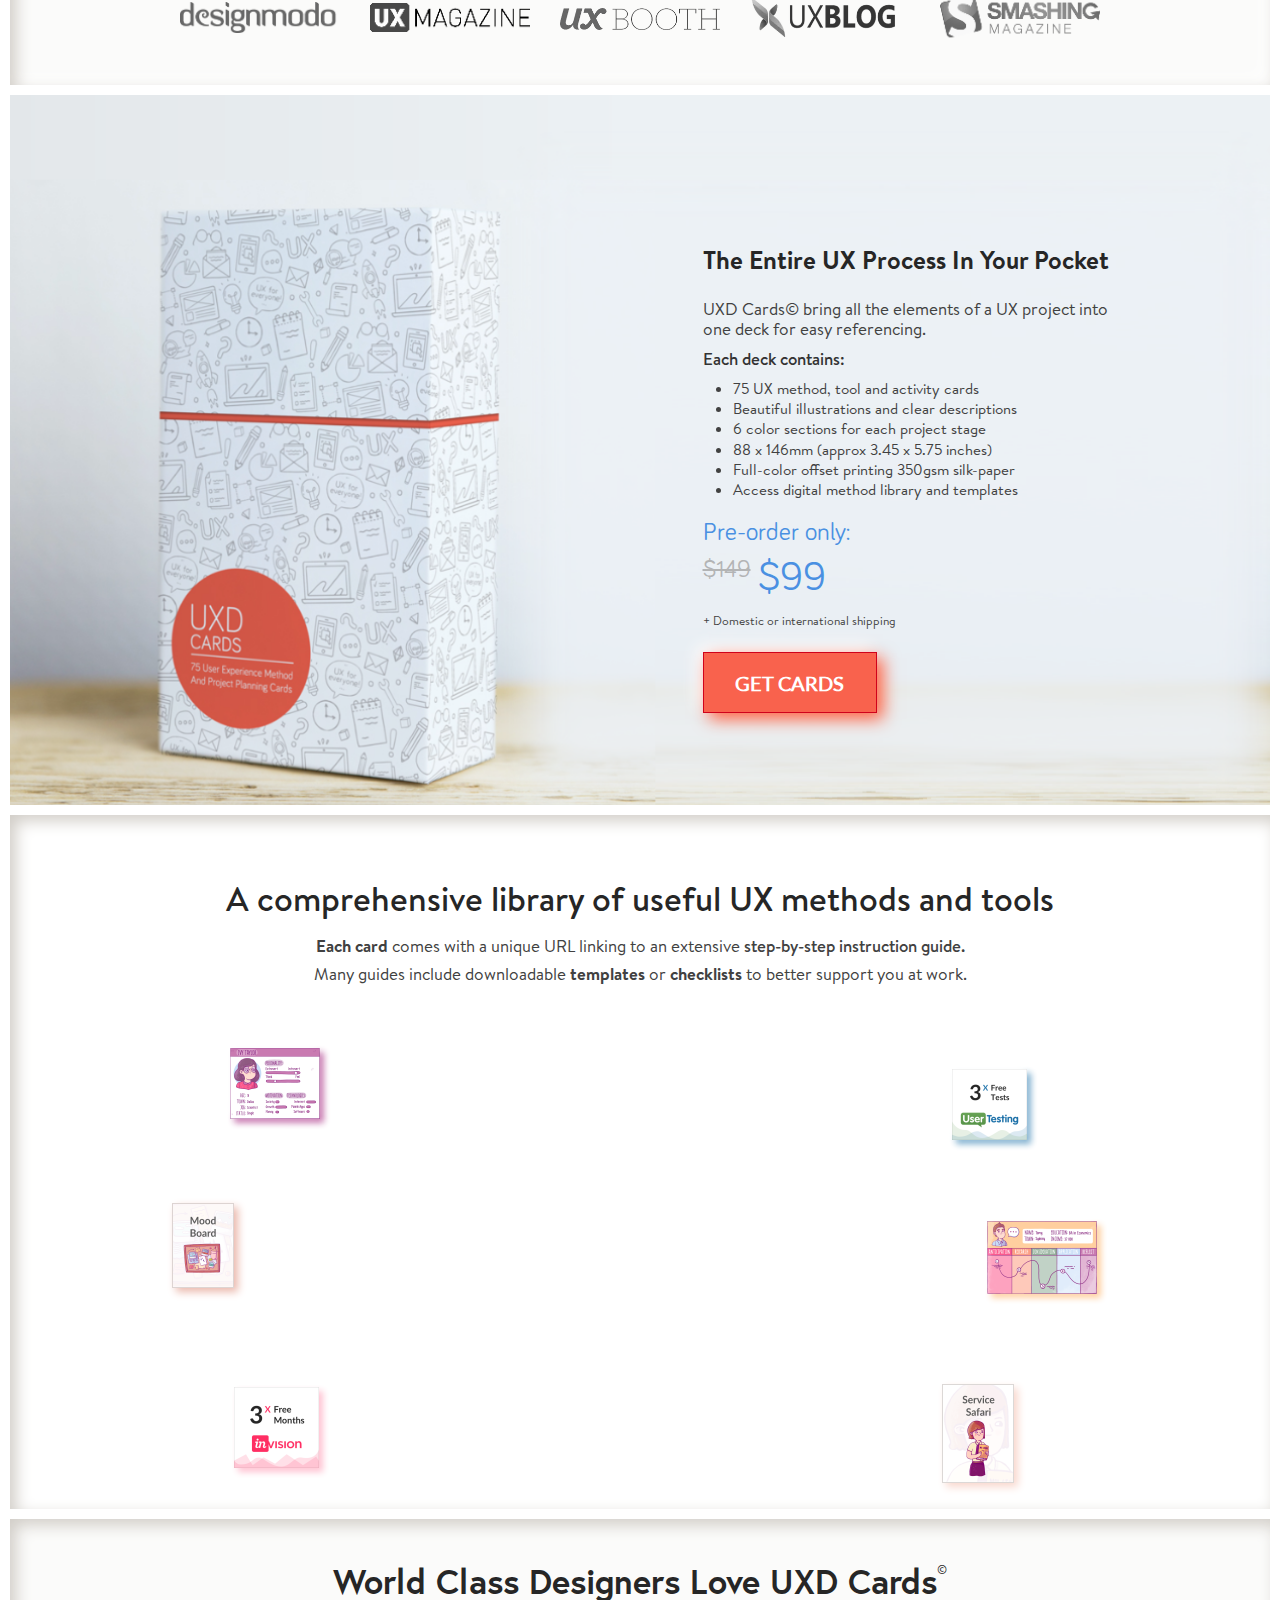
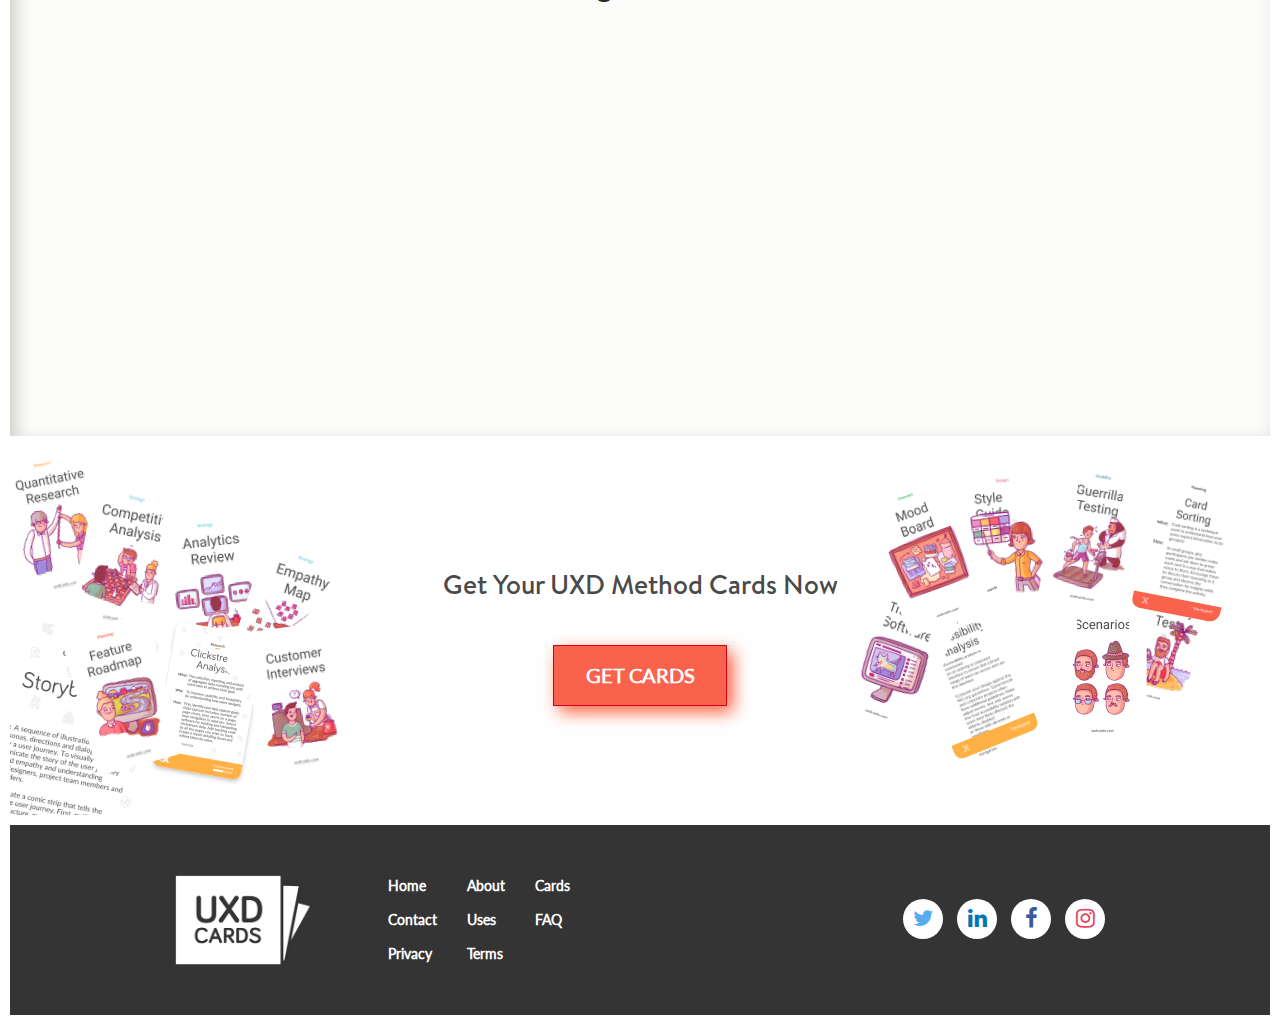
==== commit 2741094e: "home tablet" ====
--- a/index.html
+++ b/index.html
@@ -97,10 +97,8 @@
 <div class="video">
     <div class="container">
         <div class="row">
-            <div class="col-sm-10 col-md-offset-1">
-                <h4 class="video-title-responsive europe_txt">Collaborate</h4>
-                <h4 class="brandontext-regular text-center video-title">Bring a useful, tactial card deck to your next<br> stakeholder meeting, classroom or workshop.</h4>
-            </div>
+            <h4 class="video-title-responsive europe_txt">Collaborate</h4>
+            <h4 class="brandontext-regular text-center video-title">Bring a useful, tactial card deck to your next<br> stakeholder meeting, classroom or workshop.</h4>
         </div>
          <div class="row">
             <div class="col-sm-12 video_row">
@@ -167,7 +165,7 @@
 </div>
 <div class="flash-cards-ux">
     <div class="container">
-        <div class="row">
+        <div class="row flash_row">
             <div class="col-sm-6 col-md-5 flash-cards-div">
                 <div class="cards_prices">
                     <p class="steady">Steady..</p>
--- a/style.css
+++ b/style.css
@@ -600,7 +600,6 @@
 .heading-title {
     margin-top: 20px;
     margin-bottom: 23px;
-    height: 165px;
     font-family: 'Europe';
     font-size: 50px;
     font-stretch: normal;
@@ -2203,7 +2202,6 @@
 }
 
 .domestic_txt {
-    width: 189px;
     height: 23px;
     font-size: 12px;
     font-weight: normal;
--- a/responsive.css
+++ b/responsive.css
@@ -1,4 +1,4 @@
-@media screen and (max-width:1200px){.fs-48{font-size:38px;}
+ @media screen and (max-width:1200px){.fs-48{font-size:38px;}
 }
 @media screen and (max-width:991px){.collapse-menu-scroll .wrap-collapse-menu.stick_top{position:static;}
 	.collapse-menu-scroll .collapse-menu{width:100%;}
@@ -16,8 +16,7 @@
 	.video .padded-container{padding-left:170px;padding-right:170px;}
 	.press-box-info{margin-bottom:10px;}
 }
-@media screen and (min-width:768px) and (max-width:1040px){.card_position3{display:none;}
-}
+
 @media screen and (max-width:767px){.padding-left-45{padding-left:15px;}
 	.padding-right-45{padding-right:15px;}
 	.col-xs-center{text-align:center;}
@@ -58,6 +57,29 @@
 @media screen and (max-width:525px){ul.item-card{width:240px;}
 	.fs-48{font-size:28px;}
 	.rounded-button.submit-form.btn-lg-24{font-size:22px;padding:15px 0;}
+} 
+
+@media screen and (min-width:481px) and (max-width:769px)  {
+	.cards_box {
+		padding-top: 0;
+		height: 201px;
+		padding-left: 17px;
+		margin-top: 32px;
+	}
+	.flash_row {
+		display: flex;
+		justify-content: center;
+	}
+	.flash-cards-ux {
+    	background-position: right;
+	}
+	.flash-cards-div {
+		float: none; 
+		margin-right: 0px; 
+	}
+	.wistia_embed {
+		height: 405px;
+	}
 }
 
 
@@ -263,6 +285,7 @@
 		background-repeat: no-repeat;
 		height: 600px;
 	}
+	
 	.flash-cards-div {
 		margin: 0;
 		float: none;
@@ -275,7 +298,7 @@
 		margin-top: 34px;
 	}
 	.entire-title {
-		width: 249px;
+		width: unset;
 		height: 17px;
 		font-size: 14px;
 		font-weight: bold;
@@ -285,11 +308,16 @@
 	}
 	.text-flash-cards {
 		width: 261px;
+		margin: 0 auto;
 	}
 	.text-flash-cards p {
 		font-size: 14px;
 		line-height: 1.43;
 		color: #000000;
+	}
+	.list-text-flash {
+		width: unset;
+		padding-inline-start: 30px;
 	}
 	.list-text-flash li {
 		font-size: 12px;
@@ -2007,34 +2035,37 @@
 	}
 
 
-
-
-
-
-
-
-
-
-
-
-
-
-
-	.border-right{border:none;}
-.block-discover > div, .block-decision > div, .list-2col li{width:100%;float:none;padding:0;}
-.img-desc{height:auto;}
-
-.collapse-menu-scroll .collapse-content .col-2 > div{width:100%;}
-.companies a{width:100%;text-align:center;}
-#interact img{margin:0;}
-#interact{text-align:center;}
-.card_position1{
+	
+
+
+
+
+
+
+
+
+
+
+
+
+
+
+
+	/* 	.border-right{border:none;}
+	.block-discover > div, .block-decision > div, .list-2col li{width:100%;float:none;padding:0;}
+	.img-desc{height:auto;}
+	
+	.collapse-menu-scroll .collapse-content .col-2 > div{width:100%;}
+	.companies a{width:100%;text-align:center;}
+	#interact img{margin:0;}
+	#interact{text-align:center;}
+	.card_position1{
 	left: 10%;
-}
-@keyframes card_flyout1{0%{transform:rotate(0);top:0;left:50%;}
-    100%{transform:rotate(20deg);top:-700px;left:50%;}
-}
-.modal-content{padding:30px 10px;padding-bottom:10px;}
-.modal button.close{margin-top:-20px;margin-right:0;}
-
-}+	}
+	@keyframes card_flyout1{0%{transform:rotate(0);top:0;left:50%;}
+	    100%{transform:rotate(20deg);top:-700px;left:50%;}
+	}
+	.modal-content{padding:30px 10px;padding-bottom:10px;}
+	.modal button.close{margin-top:-20px;margin-right:0;}
+	
+	 */